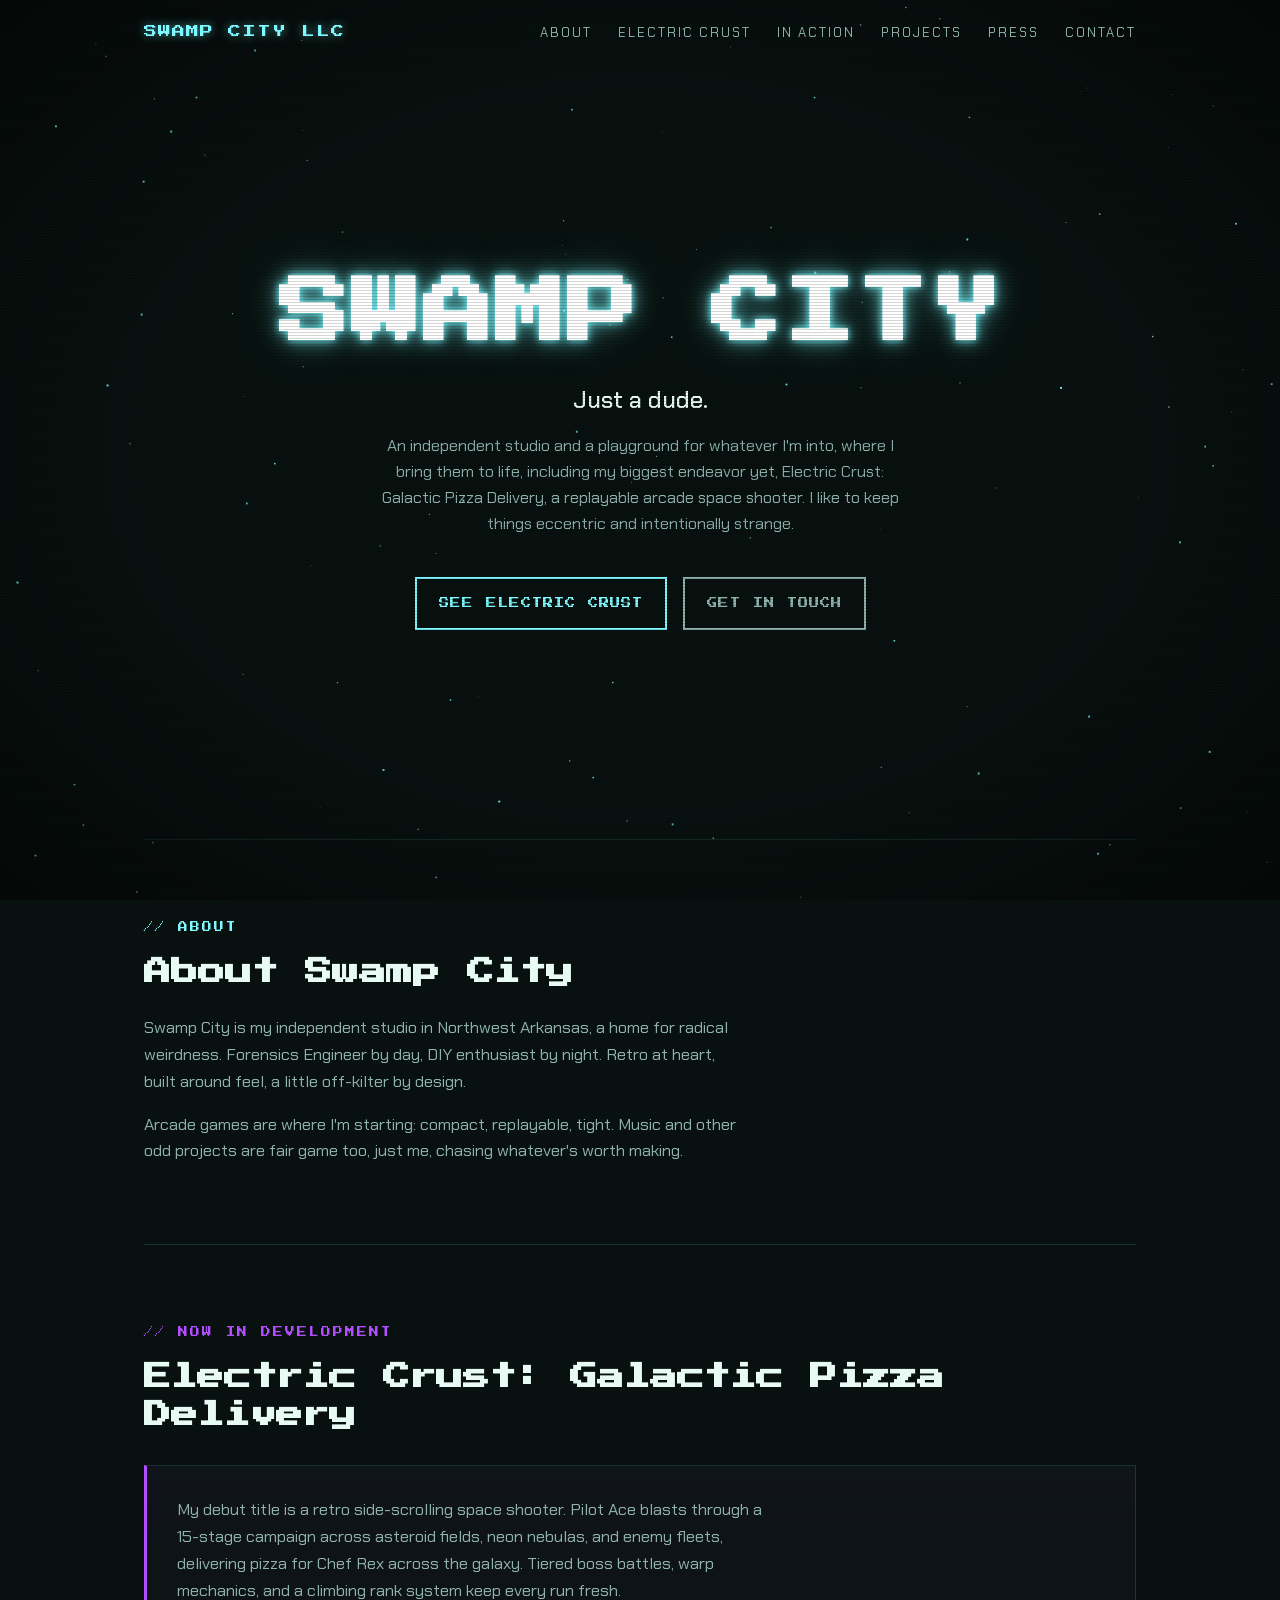
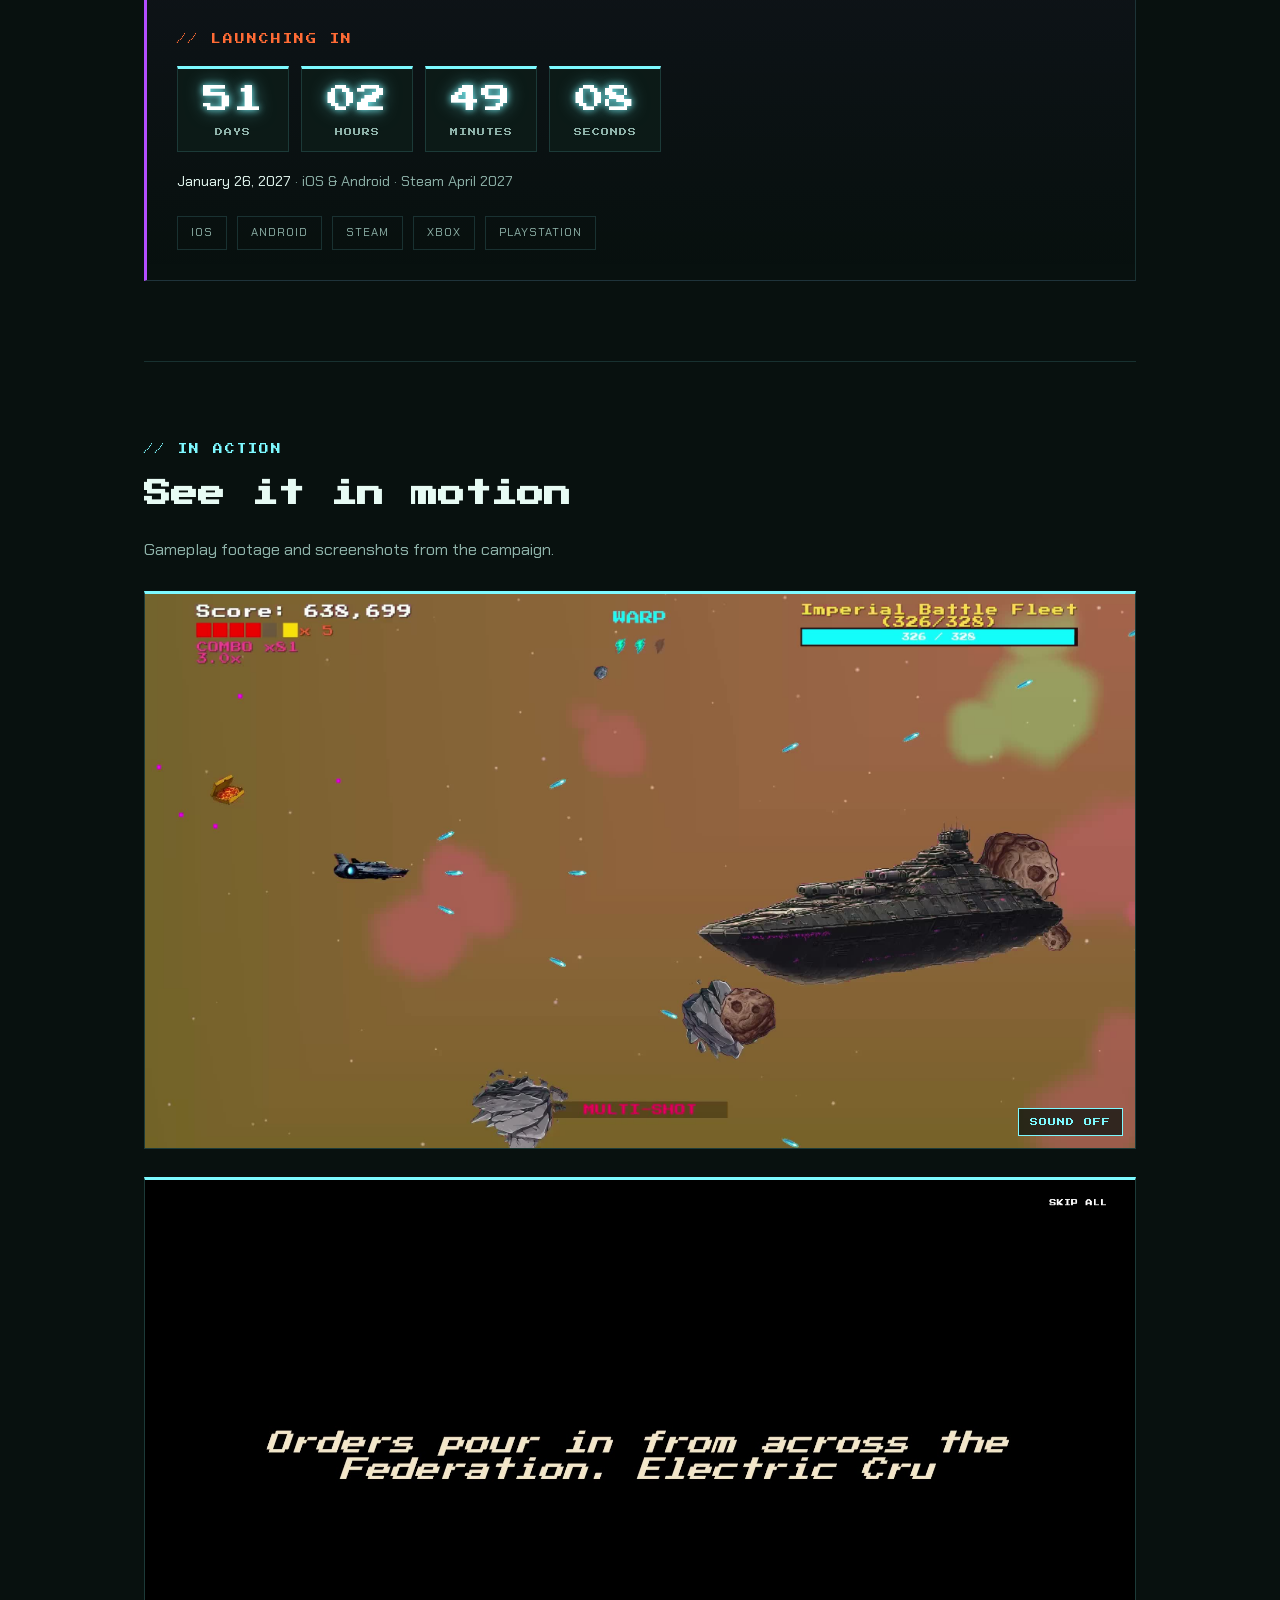
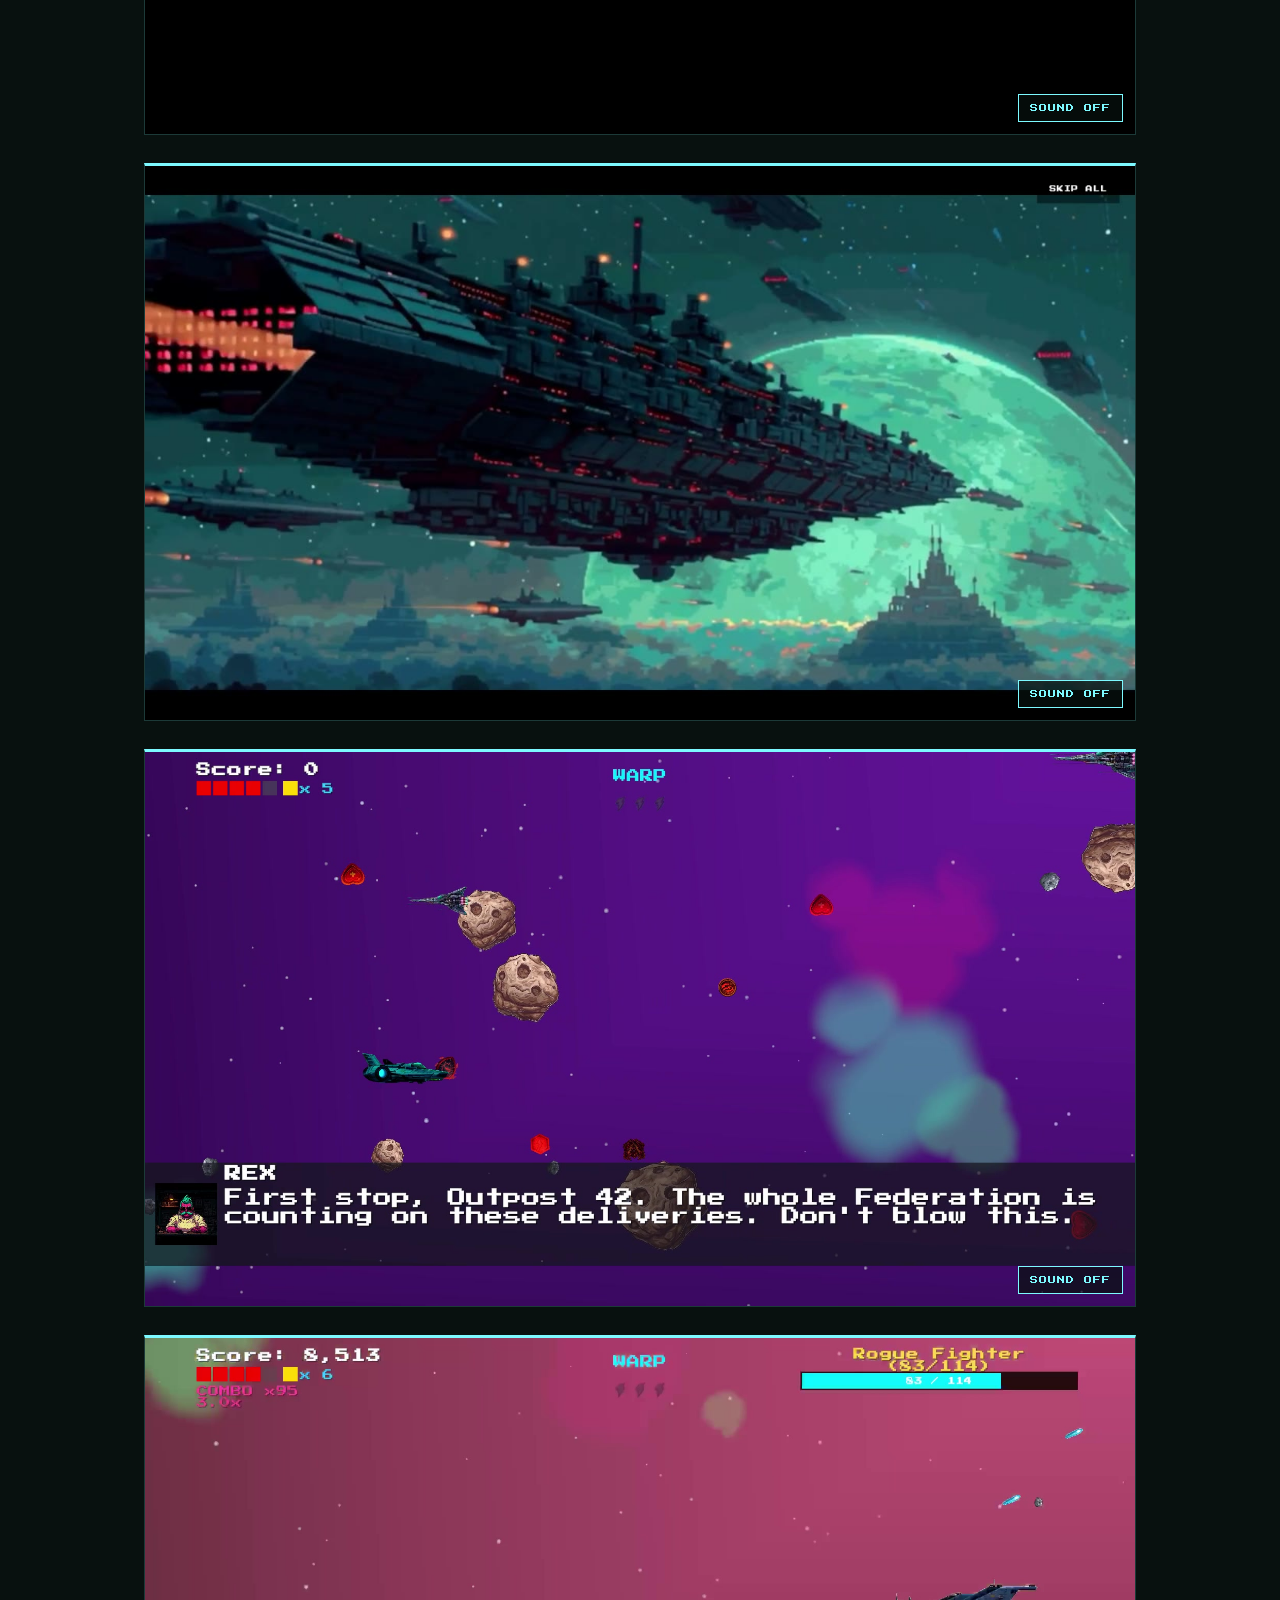
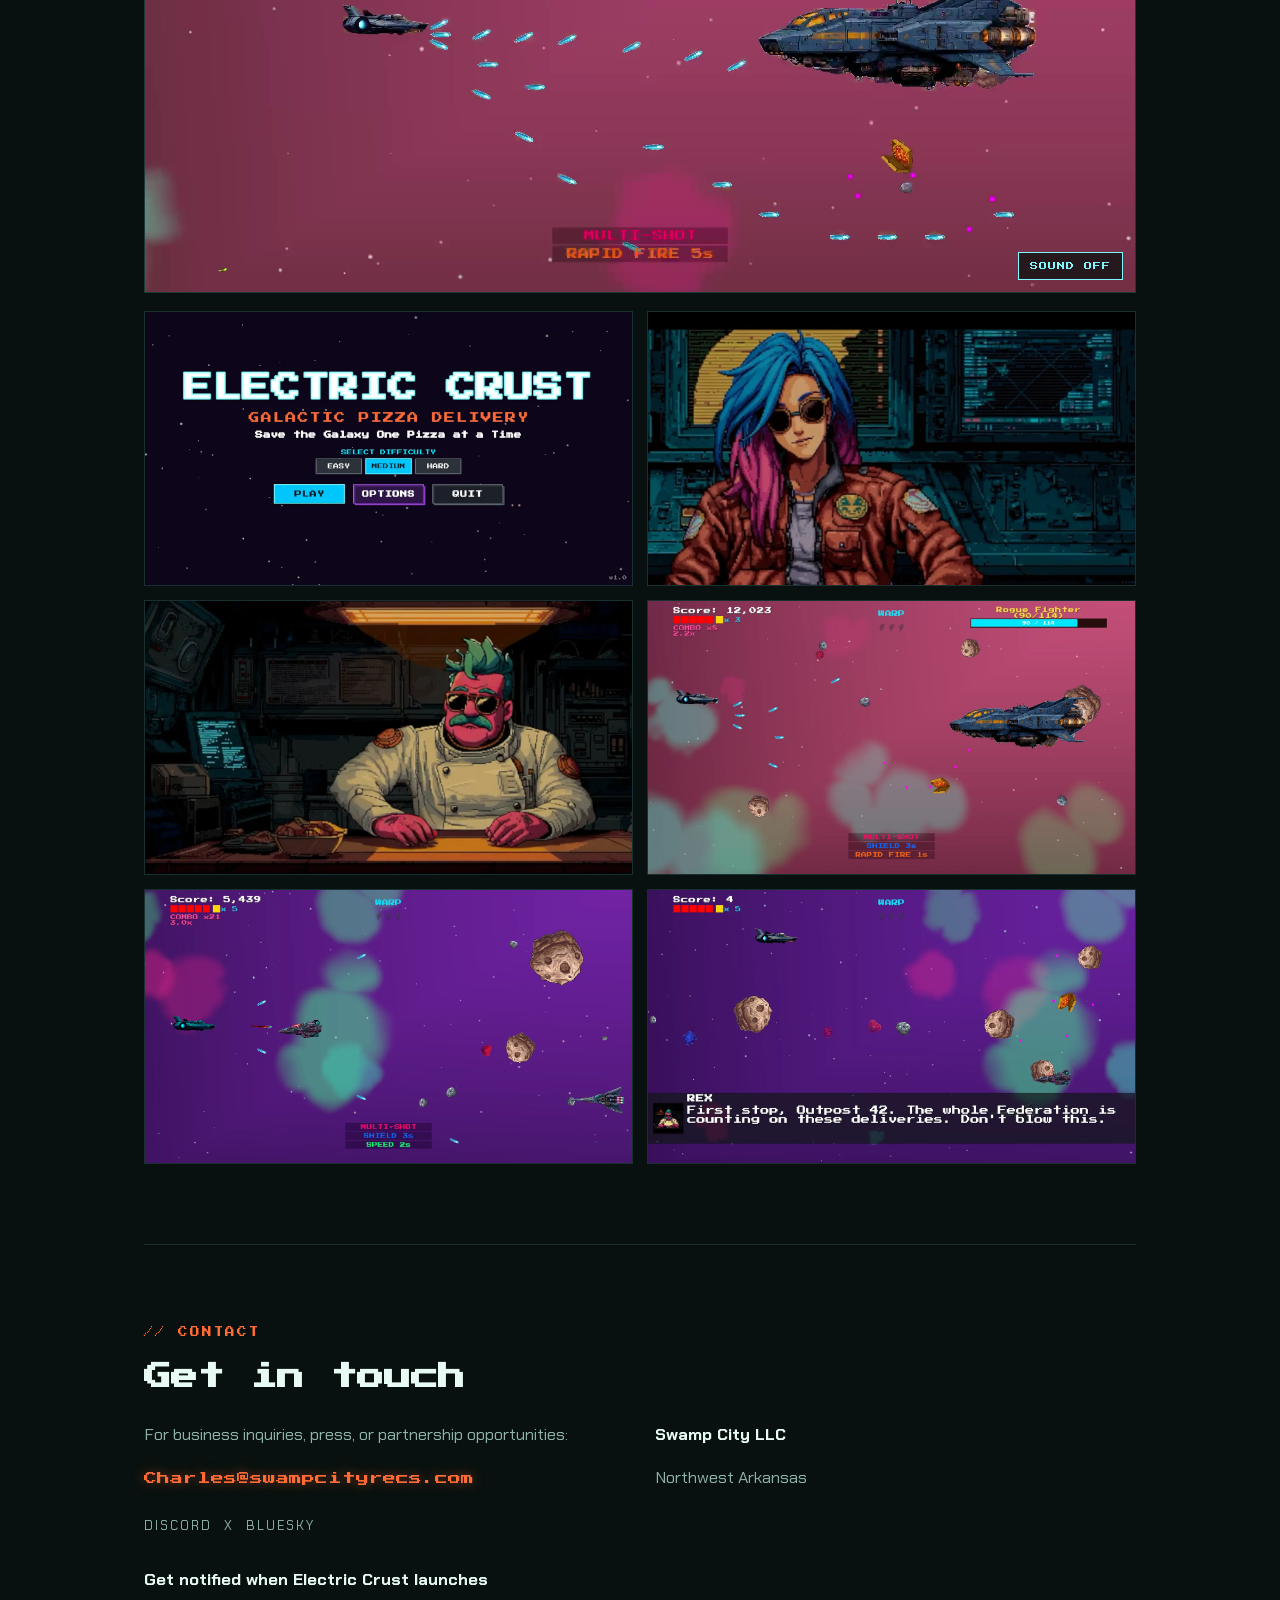
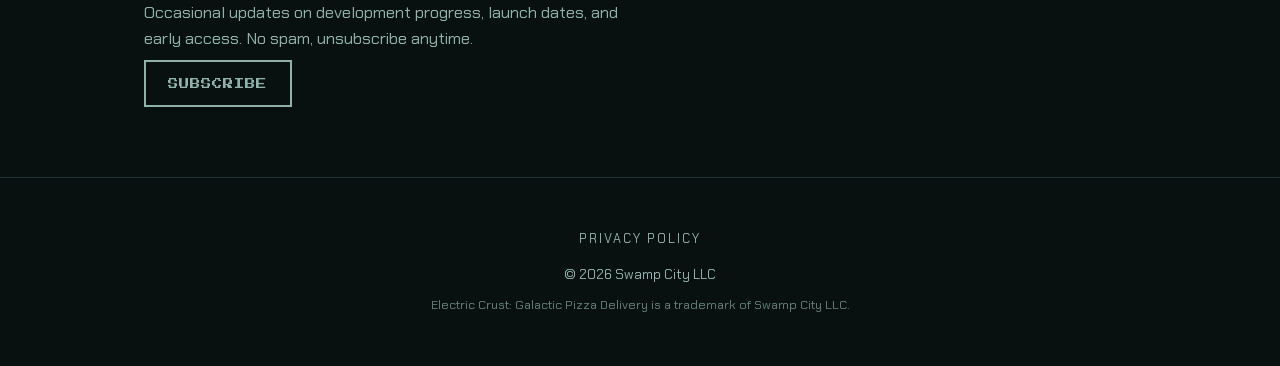
==== index.html @ a7058e40 "Publish Steam release window (April 2027) across home, press kit and fact sheet" ====
<!DOCTYPE html>
<html lang="en">
<head>
  <meta charset="UTF-8" />
  <meta name="viewport" content="width=device-width, initial-scale=1" />

  <!-- Primary meta -->
  <title>Swamp City: Indie Arcade Games, Music &amp; More | Electric Crust: Galactic Pizza Delivery</title>
  <meta name="description" content="Swamp City is an independent studio in Arkansas making tight, replayable retro arcade games, music, and more. The debut title, Electric Crust: Galactic Pizza Delivery, is coming to mobile, PC, and console." />
  <meta name="author" content="Swamp City LLC" />
  <meta name="theme-color" content="#0a1614" />
  <link rel="canonical" href="https://swampcityrecs.com/" />

  <!-- Open Graph -->
  <meta property="og:type" content="website" />
  <meta property="og:site_name" content="Swamp City" />
  <meta property="og:title" content="Swamp City: Indie Arcade Games, Music &amp; More" />
  <meta property="og:description" content="An independent studio making tight, replayable retro arcade games, music, and more. Debut title: Electric Crust: Galactic Pizza Delivery." />
  <meta property="og:url" content="https://swampcityrecs.com/" />
  <meta property="og:locale" content="en_US" />
  <meta property="og:image" content="https://swampcityrecs.com/og-image.jpg" />
  <meta property="og:image:width" content="1200" />
  <meta property="og:image:height" content="630" />
  <meta property="og:image:alt" content="Swamp City hero banner with the SWAMP CITY logo, the tagline Just a dude, a short studio introduction mentioning Electric Crust: Galactic Pizza Delivery, and buttons reading See Electric Crust and Get in Touch" />

  <!-- Twitter -->
  <meta name="twitter:card" content="summary_large_image" />
  <meta name="twitter:title" content="Swamp City: Indie Arcade Games, Music &amp; More" />
  <meta name="twitter:description" content="An independent studio making tight, replayable retro arcade games, music, and more. Debut title: Electric Crust: Galactic Pizza Delivery." />
  <meta name="twitter:image" content="https://swampcityrecs.com/og-image.jpg" />

  <link rel="stylesheet" href="/assets/style.css?v=3" />
</head>
<body>
  <canvas id="stars" aria-hidden="true"></canvas>

  <nav>
    <a class="brand" href="/">SWAMP CITY LLC</a>
    <button id="menuBtn" class="menu-btn" type="button" aria-label="Menu" aria-expanded="false" aria-controls="navLinks">MENU</button>
    <div id="navLinks" class="nav-links">
      <a href="#about">About</a>
      <a href="/electric-crust/">Electric Crust</a>
      <a href="#media">In Action</a>
      <a href="/projects/">Projects</a>
      <a href="/press/">Press</a>
      <a href="#contact">Contact</a>
    </div>
  </nav>

  <header class="hero">
    <h1 class="marquee">SWAMP&nbsp;CITY</h1>
    <p class="tagline">Just a dude.</p>
    <p class="sub">An independent studio and a playground for whatever I'm into, where I bring them to life, including my biggest endeavor yet, Electric Crust: Galactic Pizza Delivery, a replayable arcade space shooter. I like to keep things eccentric and intentionally strange.</p>
    <div class="cta-row">
      <a class="btn" href="#game">See Electric Crust</a>
      <a class="btn ghost" href="#contact">Get in touch</a>
    </div>
  </header>

  <main class="wrap">
    <section id="about" class="reveal">
      <p class="eyebrow cyan">// About</p>
      <h2>About Swamp City</h2>
      <p>Swamp City is my independent studio in Northwest Arkansas, a home for radical weirdness. Forensics Engineer by day, DIY enthusiast by night. Retro at heart, built around feel, a little off-kilter by design.</p>
      <p>Arcade games are where I'm starting: compact, replayable, tight. Music and other odd projects are fair game too, just me, chasing whatever's worth making.</p>
    </section>

    <section id="game" class="reveal">
      <p class="eyebrow purple">// Now in development</p>
      <h2>Electric Crust: Galactic Pizza Delivery</h2>
      <div class="game">
        <p>My debut title is a retro side-scrolling space shooter. Pilot Ace blasts through a 15-stage campaign across asteroid fields, neon nebulas, and enemy fleets, delivering pizza for Chef Rex across the galaxy. Tiered boss battles, warp mechanics, and a climbing rank system keep every run fresh.</p>
        <div class="countdown" data-launch="2027-01-26T00:00:00-06:00">
          <p class="eyebrow orange">// Launching in</p>
          <p class="countdown__fallback">Electric Crust launches <time datetime="2027-01-26">January 26, 2027</time> on iOS &amp; Android.</p>
          <div class="countdown__grid" aria-hidden="true">
            <div class="countdown__cell" data-unit="d"><span class="countdown__num" data-f="d">--</span><span class="countdown__unit">Days</span></div>
            <div class="countdown__cell" data-unit="h"><span class="countdown__num" data-f="h">--</span><span class="countdown__unit">Hours</span></div>
            <div class="countdown__cell" data-unit="m"><span class="countdown__num" data-f="m">--</span><span class="countdown__unit">Minutes</span></div>
            <div class="countdown__cell" data-unit="s"><span class="countdown__num" data-f="s">--</span><span class="countdown__unit">Seconds</span></div>
          </div>
          <p class="countdown__foot"><time datetime="2027-01-26">January 26, 2027</time> &middot; iOS &amp; Android &middot; Steam April 2027</p>
          <div class="countdown__live"><strong>Out now</strong><span>Available on the App Store and Google Play.</span></div>
          <p class="countdown__sr" data-f="sr" role="status" aria-live="polite"></p>
        </div>

        <div class="platforms">
          <span class="chip">iOS</span>
          <span class="chip">Android</span>
          <span class="chip">Steam</span>
          <span class="chip">Xbox</span>
          <span class="chip">PlayStation</span>
        </div>
      </div>
    </section>

    <section id="media" class="reveal">
      <p class="eyebrow cyan">// In action</p>
      <h2>See it in motion</h2>
      <p>Gameplay footage and screenshots from the campaign.</p>

      <!-- FEATURED VIDEOS -->
      <div class="video-frame">
        <video class="reel" muted loop playsinline preload="none" poster="media/Trailer-poster.jpg">
          <source src="media/Trailer.mp4" type="video/mp4" />
        </video>
        <button class="sound-toggle" type="button" aria-label="Turn sound on">Sound off</button>
      </div>

      <div class="video-frame">
        <video class="reel" muted loop playsinline preload="none" poster="media/MainMenu-poster.jpg">
          <source src="media/MainMenu.mp4" type="video/mp4" />
        </video>
        <button class="sound-toggle" type="button" aria-label="Turn sound on">Sound off</button>
      </div>

      <div class="video-frame">
        <video class="reel" muted loop playsinline preload="none" poster="media/BaddiesCinematic-poster.jpg">
          <source src="media/BaddiesCinematic.mp4" type="video/mp4" />
        </video>
        <button class="sound-toggle" type="button" aria-label="Turn sound on">Sound off</button>
      </div>

      <div class="video-frame">
        <video class="reel" muted loop playsinline preload="none" poster="media/gameplay-poster.jpg">
          <source src="media/gameplay.mp4" type="video/mp4" />
        </video>
        <button class="sound-toggle" type="button" aria-label="Turn sound on">Sound off</button>
      </div>

      <div class="video-frame">
        <video class="reel" muted loop playsinline preload="none" poster="media/BossBattle-poster.jpg">
          <source src="media/BossBattle.mp4" type="video/mp4" />
        </video>
        <button class="sound-toggle" type="button" aria-label="Turn sound on">Sound off</button>
      </div>

      <!-- STILLS -->
      <div class="stills">
        <img src="media/shot-1.webp" alt="Main menu with difficulty selection, Easy, Medium, and Hard" loading="lazy" />
        <img src="media/shot-2.webp" alt="Ace, the pilot, in the cockpit with blue-and-magenta hair and aviator shades" loading="lazy" />
        <img src="media/shot-3.webp" alt="Chef Rex in his galley in a chef's coat, with shades and a teal mohawk" loading="lazy" />
        <img src="media/shot-4.webp" alt="Ace's fighter facing the Rogue Fighter mid boss battle, health bar across the top" loading="lazy" />
        <img src="media/shot-5.webp" alt="Early gameplay dodging asteroids and enemy fire in the opening stage" loading="lazy" />
        <img src="media/shot-6.webp" alt="Ace at the start of a run, ship steady before the action picks up" loading="lazy" />
      </div>
    </section>

    <section id="contact" class="reveal">
      <p class="eyebrow orange">// Contact</p>
      <h2>Get in touch</h2>
      <div class="contact-grid">
        <div>
          <p>For business inquiries, press, or partnership opportunities:</p>
          <p style="margin-top:18px"><a class="mail" href="mailto:Charles@swampcityrecs.com">Charles@swampcityrecs.com</a></p>
          <p style="margin-top:18px">
            <a class="foot-link" href="https://discord.gg/zScsZMXnjK" target="_blank" rel="noopener noreferrer" aria-label="Join the Discord server">Discord</a>
            &nbsp;&nbsp;<a class="foot-link" href="https://x.com/electriccrust" target="_blank" rel="noopener noreferrer" aria-label="Follow on X">X</a>
            &nbsp;&nbsp;<a class="foot-link" href="https://bsky.app/profile/electriccrust.bsky.social" target="_blank" rel="noopener noreferrer" aria-label="Follow on Bluesky">Bluesky</a>
          </p>
          <div style="margin-top:28px">
            <p><strong style="color:var(--ink)">Get notified when Electric Crust launches</strong></p>
            <p style="margin-top:6px">Occasional updates on development progress, launch dates, and early access. No spam, unsubscribe anytime.</p>
            <p style="margin-top:18px"><a class="btn ghost" href="https://electriccrust.beehiiv.com" target="_blank" rel="noopener noreferrer" aria-label="Subscribe to the Electric Crust newsletter">Subscribe</a></p>
          </div>
        </div>
        <div>
          <p><strong style="color:var(--ink)">Swamp City LLC</strong></p>
          <p>Northwest Arkansas</p>
        </div>
      </div>
    </section>
  </main>

  <footer>
    <div><a class="foot-link" href="/privacy/" target="_blank" rel="noopener noreferrer">Privacy Policy</a></div>
    <div style="margin-top:14px">© 2026 Swamp City LLC</div>
    <div class="tm">Electric Crust: Galactic Pizza Delivery is a trademark of Swamp City LLC.</div>
  </footer>

  <script src="/assets/site.js?v=2"></script>
  <script src="/assets/countdown.js?v=1"></script>
</body>
</html>
---- assets/style.css ----
/* Self-hosted fonts — no third-party CDN, no external requests.
       Press Start 2P & Chakra Petch are SIL Open Font License (self-hosting permitted). */
    @font-face {
      font-family: "Press Start 2P";
      font-style: normal; font-weight: 400; font-display: swap;
      src: url("/assets/fonts/press-start-2p-400.woff2") format("woff2");
    }
    @font-face {
      font-family: "Chakra Petch";
      font-style: normal; font-weight: 400; font-display: swap;
      src: url("/assets/fonts/chakra-petch-400.woff2") format("woff2");
    }
    @font-face {
      font-family: "Chakra Petch";
      font-style: normal; font-weight: 500; font-display: swap;
      src: url("/assets/fonts/chakra-petch-500.woff2") format("woff2");
    }
    @font-face {
      font-family: "Chakra Petch";
      font-style: normal; font-weight: 700; font-display: swap;
      src: url("/assets/fonts/chakra-petch-700.woff2") format("woff2");
    }

    :root {
      --bg:        #08110f;
      --bg-2:      #0c1a17;
      --ink:       #e7fbf4;
      --ink-dim:   #8fb3aa;
      --cyan:      #7df9ff; /* Tier 1 */
      --purple:    #b44dff; /* Tier 2 */
      --orange:    #ff6b35; /* Tier 3 */
      --line:      rgba(125, 249, 255, 0.14);
      --display:   "Press Start 2P", monospace;
      --body:      "Chakra Petch", system-ui, sans-serif;
    }

    * { box-sizing: border-box; margin: 0; padding: 0; }

    html { scroll-behavior: smooth; }

    body {
      font-family: var(--body);
      background: var(--bg);
      color: var(--ink);
      line-height: 1.6;
      overflow-x: hidden;
      position: relative;
    }

    /* Drifting starfield (space-shooter motion) */
    #stars { position: fixed; inset: 0; z-index: 0; pointer-events: none; }

    /* CRT scanlines + vignette overlay */
    body::after {
      content: "";
      position: fixed; inset: 0; z-index: 2; pointer-events: none;
      background:
        repeating-linear-gradient(0deg, rgba(0,0,0,0.16) 0 1px, transparent 1px 3px),
        radial-gradient(ellipse at center, transparent 55%, rgba(0,0,0,0.55) 100%);
      mix-blend-mode: multiply;
    }

    .wrap { position: relative; z-index: 1; max-width: 1040px; margin: 0 auto; padding: 0 24px; }

    /* ---------- NAV ---------- */
    nav {
      position: relative; z-index: 3;
      display: flex; justify-content: space-between; align-items: center;
      padding: 22px 24px; max-width: 1040px; margin: 0 auto;
    }
    .brand {
      font-family: var(--display); font-size: 13px; letter-spacing: 1px;
      color: var(--cyan); text-decoration: none;
      text-shadow: 0 0 10px rgba(125,249,255,0.6);
    }
    .nav-links { display: flex; gap: 26px; }
    .nav-links a {
      color: var(--ink-dim); text-decoration: none; font-size: 0.82rem;
      text-transform: uppercase; letter-spacing: 2px; transition: color .2s;
    }
    .nav-links a:hover { color: var(--cyan); }

    /* ---------- MOBILE MENU ---------- */
    .menu-btn {
      display: none;
      background: transparent; border: 1px solid var(--line); color: var(--ink);
      font-family: var(--display); font-size: 0.62rem; letter-spacing: 1px;
      padding: 9px 13px; cursor: pointer; text-transform: uppercase;
    }
    .menu-btn:hover { border-color: var(--cyan); color: var(--cyan); }
    @media (max-width: 640px) {
      .menu-btn { display: inline-block; }
      .nav-links {
        display: none; position: absolute; right: 24px; top: 66px; z-index: 20;
        flex-direction: column; gap: 0; min-width: 190px;
        background: var(--bg-2); border: 1px solid var(--line);
        box-shadow: 0 14px 34px rgba(0,0,0,0.45); padding: 8px;
      }
      .nav-links.open { display: flex; }
      .nav-links a { padding: 12px 10px; }
      .nav-links a + a { border-top: 1px solid var(--line); }
    }

    /* ---------- HERO ---------- */
    header.hero {
      min-height: 86vh; display: flex; flex-direction: column;
      justify-content: center; align-items: center; text-align: center;
      padding: 60px 24px;
    }
    .marquee {
      font-family: var(--display);
      font-size: clamp(1.6rem, 7vw, 4.4rem);
      line-height: 1.15; letter-spacing: 2px; color: #fff;
      text-shadow:
        0 0 7px var(--cyan), 0 0 18px rgba(125,249,255,0.7),
        0 0 38px rgba(125,249,255,0.35);
      animation: flicker 6s infinite;
    }
    @keyframes flicker {
      0%, 92%, 100% { opacity: 1; }
      93% { opacity: .72; } 94% { opacity: 1; } 96% { opacity: .85; }
    }
    .tagline {
      margin-top: 26px; font-size: clamp(1rem, 2.4vw, 1.5rem);
      color: var(--ink); max-width: 34ch; font-weight: 500;
    }
    .sub {
      margin-top: 14px; color: var(--ink-dim); max-width: 52ch;
      font-size: 1.02rem;
    }
    .cta-row { margin-top: 40px; display: flex; gap: 16px; flex-wrap: wrap; justify-content: center; }
    .btn {
      font-family: var(--display); font-size: 0.66rem; letter-spacing: 1px;
      padding: 16px 22px; text-decoration: none; text-transform: uppercase;
      border: 2px solid var(--cyan); color: var(--cyan); background: transparent;
      transition: all .2s; box-shadow: inset 0 0 0 rgba(125,249,255,0);
    }
    .btn:hover { background: var(--cyan); color: var(--bg); box-shadow: 0 0 24px rgba(125,249,255,0.55); }
    .btn.ghost { border-color: var(--ink-dim); color: var(--ink-dim); }
    .btn.ghost:hover { border-color: var(--ink); color: var(--ink); background: transparent; box-shadow: none; }

    /* ---------- SECTIONS ---------- */
    section { padding: 80px 0; border-top: 1px solid var(--line); }
    .eyebrow {
      font-family: var(--display); font-size: 0.62rem; letter-spacing: 2px;
      text-transform: uppercase; margin-bottom: 18px;
    }
    .eyebrow.cyan   { color: var(--cyan); }
    .eyebrow.purple { color: var(--purple); }
    .eyebrow.orange { color: var(--orange); }
    h2 { font-family: var(--display); font-size: clamp(1.1rem, 3.2vw, 1.7rem); line-height: 1.4; margin-bottom: 22px; }
    section p { color: var(--ink-dim); max-width: 60ch; font-size: 1.05rem; }
    section p + p { margin-top: 16px; }

    .game {
      margin-top: 30px; padding: 30px; border: 1px solid var(--line);
      border-left: 3px solid var(--purple);
      background: linear-gradient(180deg, rgba(180,77,255,0.05), transparent);
    }
    .platforms { margin-top: 22px; display: flex; gap: 10px; flex-wrap: wrap; }
    .chip {
      font-size: 0.72rem; letter-spacing: 1px; text-transform: uppercase;
      padding: 7px 13px; border: 1px solid var(--line); color: var(--ink-dim);
    }

    /* ---------- MEDIA / IN ACTION ---------- */
    .video-frame {
      margin-top: 28px; position: relative; aspect-ratio: 16 / 9;
      border: 1px solid var(--line); border-top: 3px solid var(--cyan);
      background: var(--bg-2); overflow: hidden;
    }
    .video-frame video, .video-frame iframe { width: 100%; height: 100%; display: block; border: 0; object-fit: cover; }
    .sound-toggle {
      position: absolute; bottom: 12px; right: 12px; z-index: 3;
      font-family: var(--display); font-size: 0.5rem; letter-spacing: 1px;
      text-transform: uppercase; padding: 9px 11px; cursor: pointer;
      color: var(--cyan); background: rgba(8,17,15,0.72); border: 1px solid var(--cyan);
      transition: background .15s, color .15s, border-color .15s;
    }
    .sound-toggle:hover { background: var(--cyan); color: var(--bg); }
    .sound-toggle.on { color: var(--orange); border-color: var(--orange); }
    .sound-toggle.on:hover { background: var(--orange); color: var(--bg); }

    .stills {
      margin-top: 18px; display: grid; gap: 14px;
      grid-template-columns: repeat(2, 1fr);
    }
    @media (max-width: 640px) { .stills { grid-template-columns: 1fr; } }
    .stills img {
      width: 100%; aspect-ratio: 16 / 9; object-fit: cover; display: block;
      border: 1px solid var(--line);
    }

    /* Placeholder tile shown until real media is dropped in */
    .placeholder {
      display: flex; align-items: center; justify-content: center; text-align: center;
      width: 100%; height: 100%; aspect-ratio: 16 / 9;
      color: var(--ink-dim); font-family: var(--display); font-size: 0.6rem;
      letter-spacing: 1px; line-height: 1.8; padding: 16px;
      background:
        repeating-linear-gradient(45deg, rgba(125,249,255,0.04) 0 12px, transparent 12px 24px);
      border: 1px dashed var(--line);
    }

    /* ---------- CONTACT ---------- */
    .contact-grid { display: grid; grid-template-columns: 1fr 1fr; gap: 30px; margin-top: 24px; }
    @media (max-width: 640px) { .contact-grid { grid-template-columns: 1fr; } }
    .mail {
      font-family: var(--display); font-size: 0.8rem; color: var(--orange);
      text-decoration: none; text-shadow: 0 0 12px rgba(255,107,53,0.5);
      word-break: break-all;
    }
    .mail:hover { text-decoration: underline; }

    /* ---------- FOOTER ---------- */
    footer {
      padding: 50px 24px; text-align: center; border-top: 1px solid var(--line);
      color: var(--ink-dim); font-size: 0.85rem;
    }
    footer .tm { margin-top: 10px; font-size: 0.78rem; opacity: 0.7; }
    .foot-link {
      color: var(--ink-dim); text-decoration: none;
      text-transform: uppercase; letter-spacing: 2px; font-size: 0.8rem;
      transition: color .2s;
    }
    .foot-link:hover { color: var(--cyan); }

    /* ---------- reveal on scroll ---------- */
    .reveal { opacity: 0; transform: translateY(24px); transition: opacity .7s, transform .7s; }
    .reveal.in { opacity: 1; transform: none; }
    @media (prefers-reduced-motion: reduce) {
      .reveal { opacity: 1; transform: none; transition: none; }
      .marquee { animation: none; }
      #stars { display: none; }
      html { scroll-behavior: auto; }
    }

    /* ---------- LAUNCH COUNTDOWN ---------- */
    .countdown { margin-top: 28px; }

    /* Static sentence shows until (and unless) JS parses the target date. */
    .countdown__fallback { color: var(--ink-dim); font-size: 1.02rem; }
    .countdown__grid { display: none; }
    .countdown.is-ready .countdown__fallback { display: none; }
    .countdown.is-ready .countdown__grid { display: flex; gap: 12px; flex-wrap: wrap; }

    .countdown__cell {
      flex: 0 1 112px; min-width: 78px;
      padding: 16px 10px 12px; text-align: center;
      background: var(--bg-2);
      border: 1px solid var(--line); border-top: 3px solid var(--cyan);
    }
    .countdown__num {
      display: block; font-family: var(--display);
      font-variant-numeric: tabular-nums;
      font-size: clamp(1.05rem, 3.4vw, 1.85rem); line-height: 1; color: #fff;
      text-shadow: 0 0 7px var(--cyan), 0 0 18px rgba(125,249,255,0.55);
    }
    .countdown__unit {
      display: block; margin-top: 12px;
      font-family: var(--display); font-size: 0.5rem;
      letter-spacing: 1px; text-transform: uppercase; color: var(--ink-dim);
    }
    /* Reuses the site's existing CRT flicker, slower, on the seconds cell only. */
    .countdown__cell[data-unit="s"] .countdown__num { animation: flicker 4s infinite; }

    .countdown__foot { margin-top: 18px; color: var(--ink-dim); font-size: 0.92rem; }
    .countdown__foot time { color: var(--ink); }

    /* Launched state — swaps in once the target passes. */
    .countdown__live { display: none; }
    .countdown.is-launched .countdown__grid,
    .countdown.is-launched .countdown__foot,
    .countdown.is-launched .countdown__fallback { display: none; }
    .countdown.is-launched .countdown__live { display: block; }
    .countdown__live strong {
      display: block; font-family: var(--display);
      font-size: clamp(1rem, 3vw, 1.6rem); letter-spacing: 1px;
      text-transform: uppercase; color: var(--orange);
      text-shadow: 0 0 14px rgba(255,107,53,0.6);
    }
    .countdown__live span { display: block; margin-top: 12px; color: var(--ink-dim); font-size: 0.92rem; }

    /* Compact variant — press page. */
    .countdown--compact { margin-top: 22px; }
    .countdown--compact .countdown__cell { flex: 0 1 80px; min-width: 64px; padding: 11px 8px 9px; }
    .countdown--compact .countdown__num { font-size: clamp(0.78rem, 2.4vw, 1.05rem); }
    .countdown--compact .countdown__unit { font-size: 0.42rem; margin-top: 9px; }
    .countdown--compact .countdown__foot { margin-top: 12px; font-size: 0.85rem; }

    /* Screen-reader announcement region (updates once per day, not per tick). */
    .countdown__sr {
      position: absolute; width: 1px; height: 1px; margin: -1px;
      padding: 0; overflow: hidden; clip: rect(0 0 0 0);
      clip-path: inset(50%); white-space: nowrap;
    }

    @media (prefers-reduced-motion: reduce) {
      .countdown__cell[data-unit="s"] .countdown__num { animation: none; }
    }
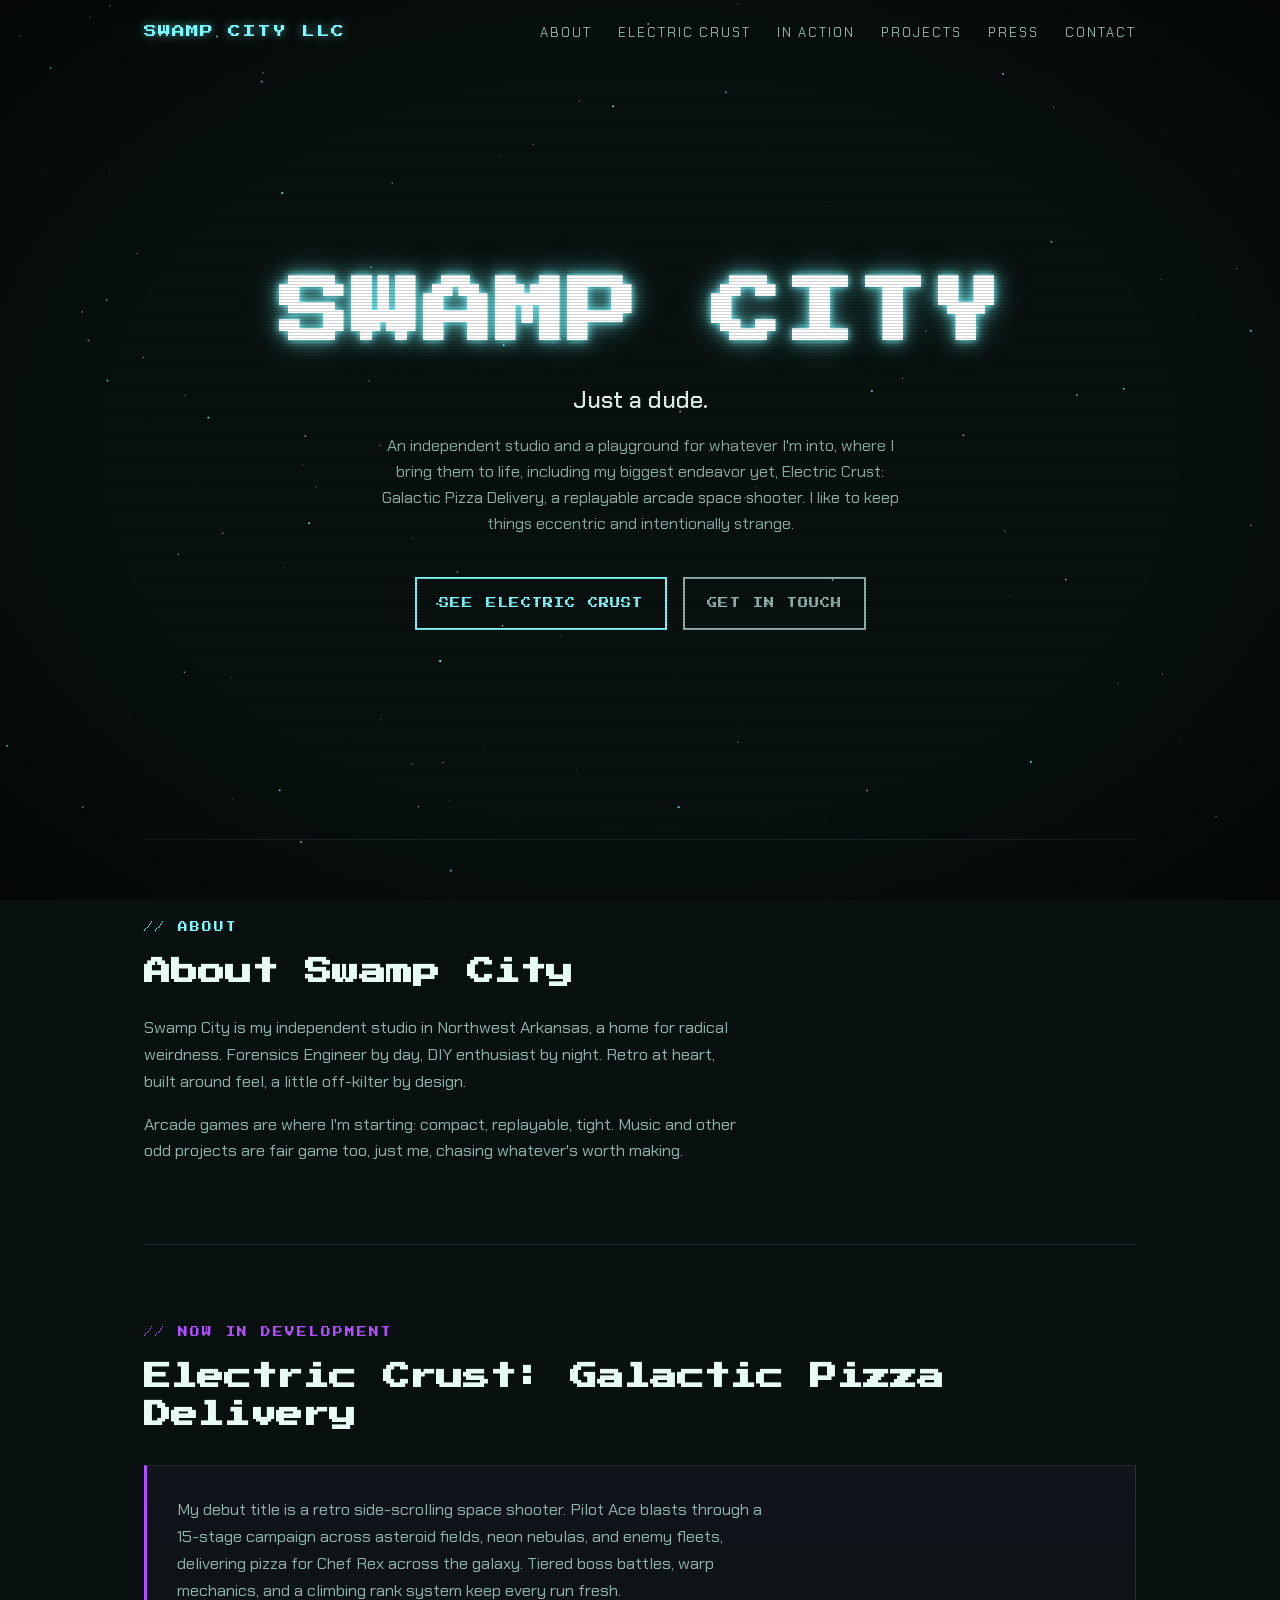
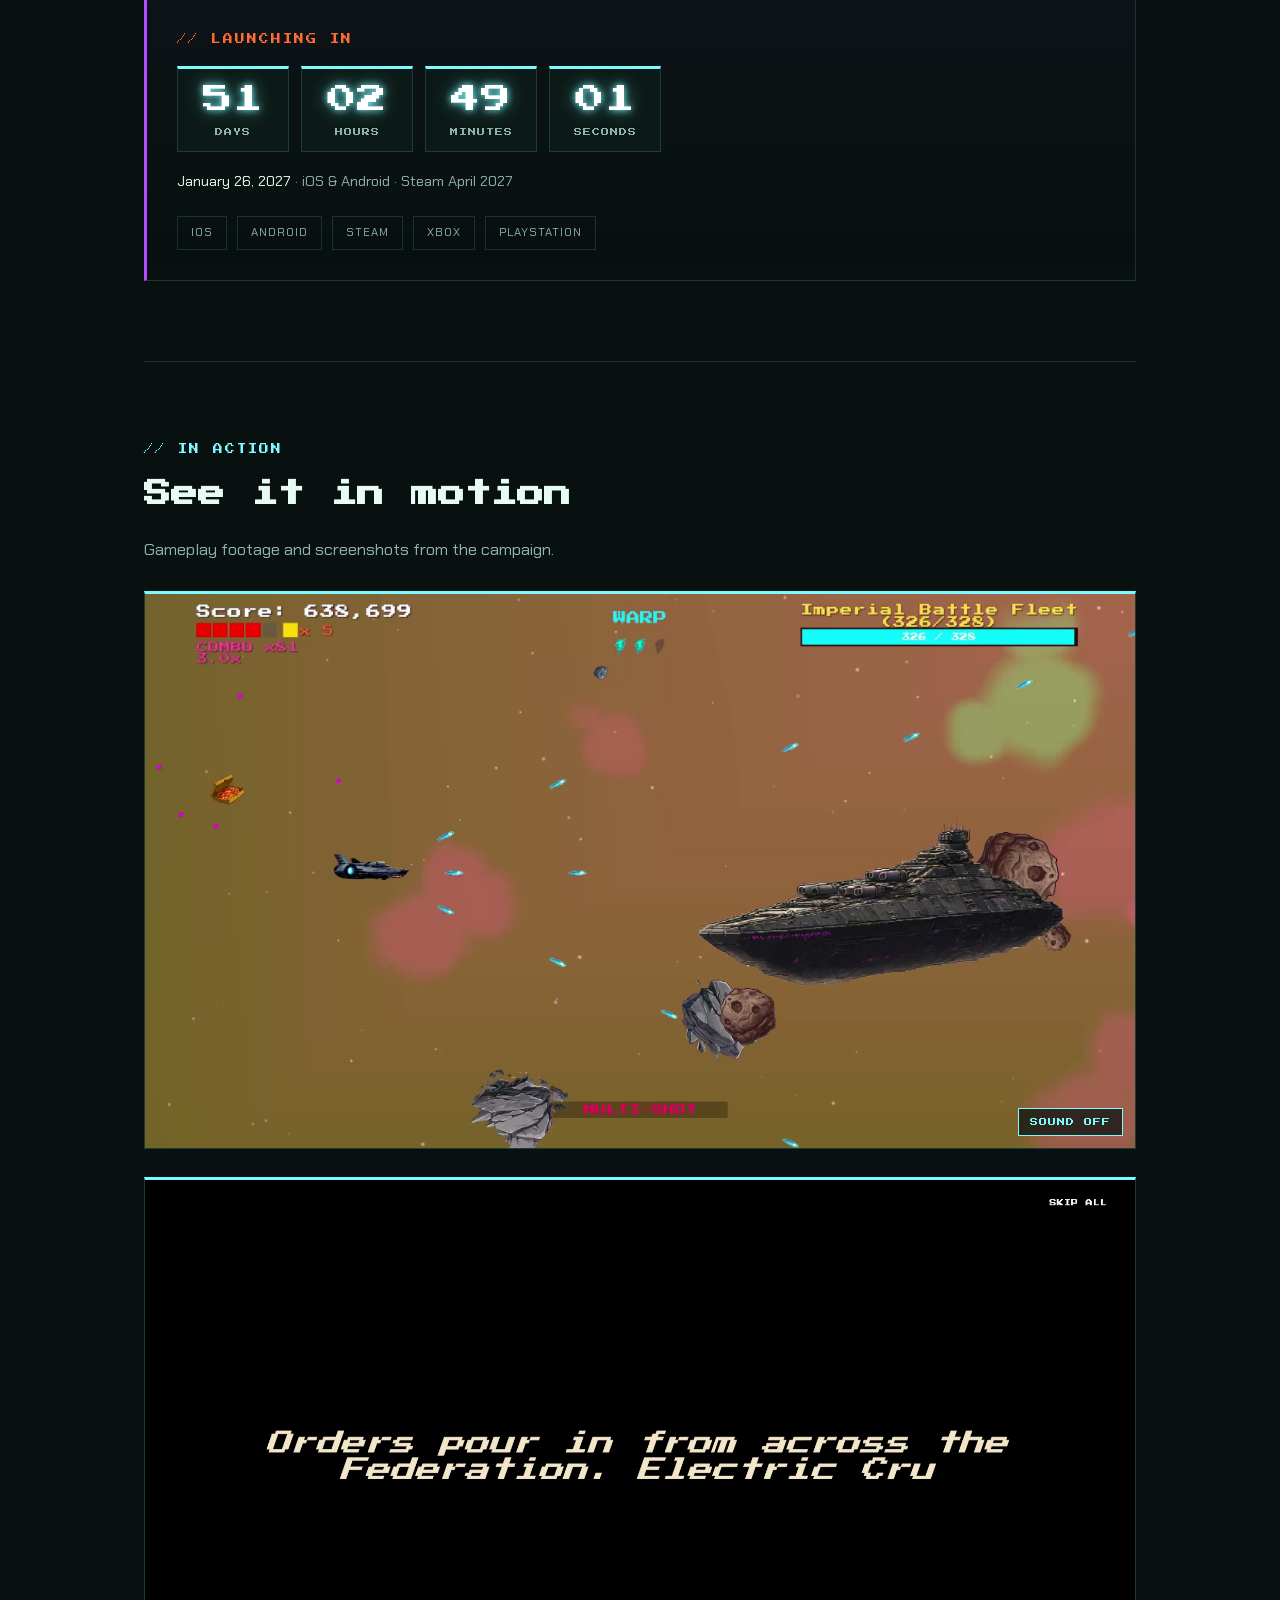
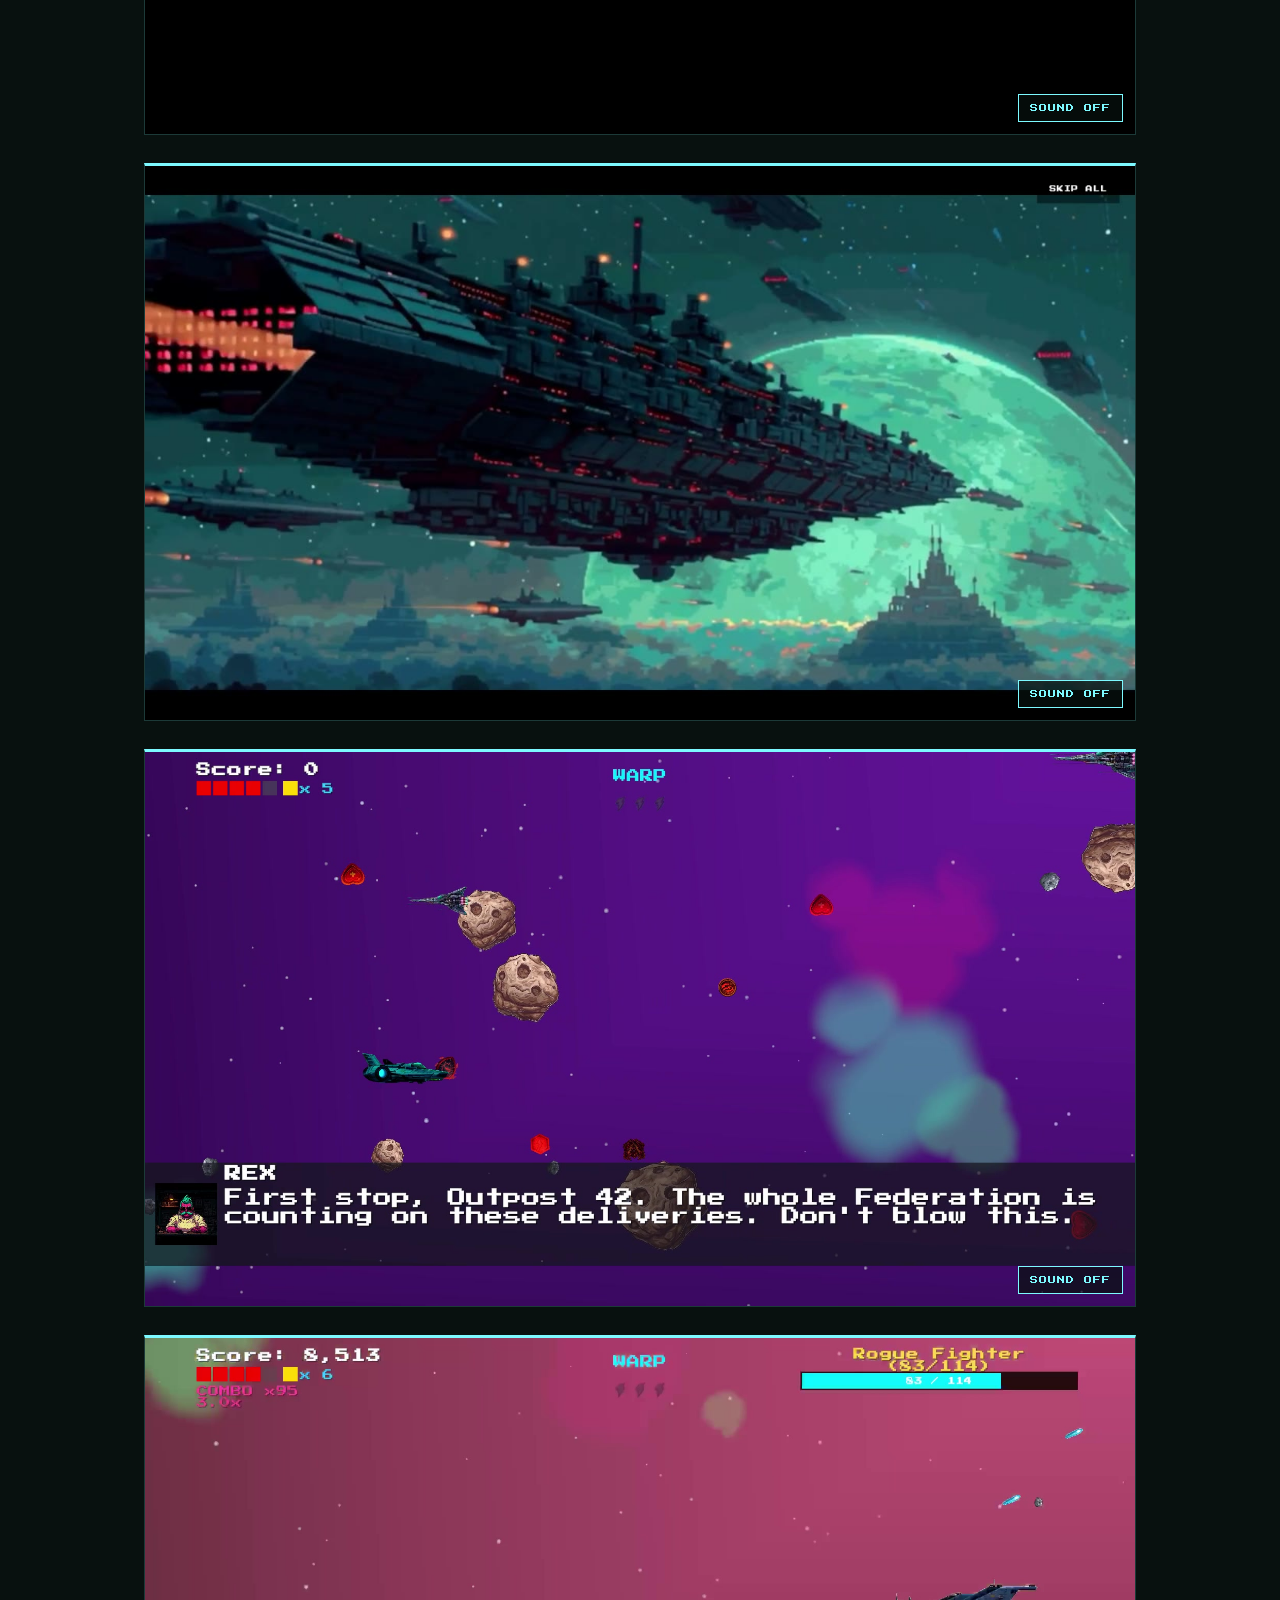
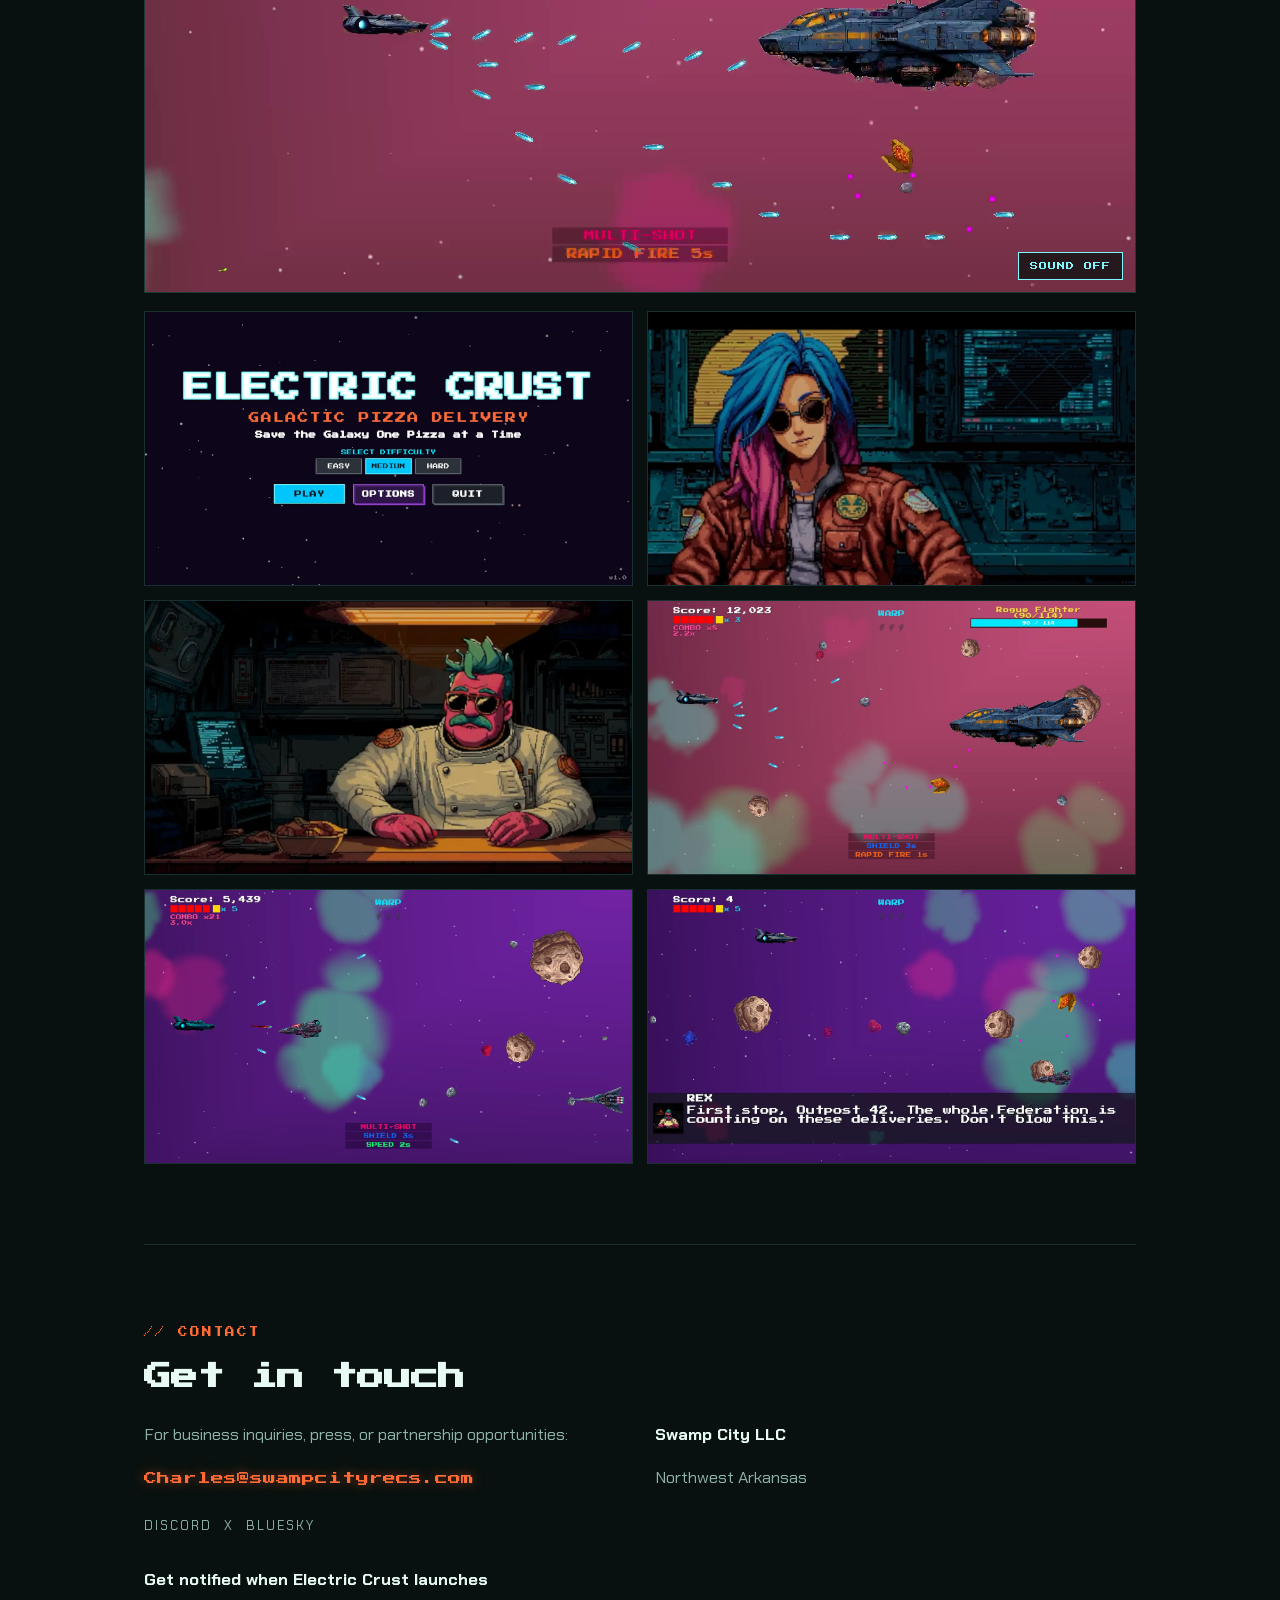
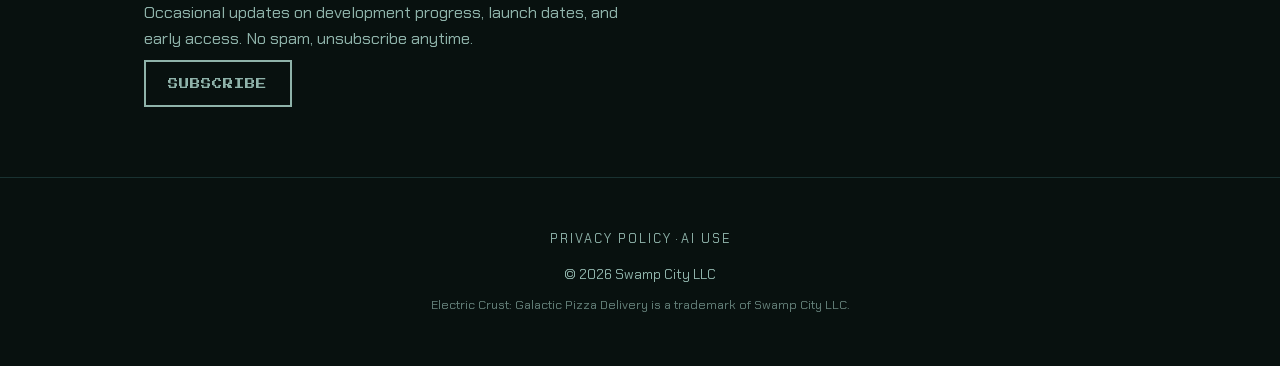
==== commit 0187ca22: "Add AI use disclosure, confirm mobile price, link Boom Bang streaming" ====
--- a/index.html
+++ b/index.html
@@ -173,7 +173,7 @@
   </main>
 
   <footer>
-    <div><a class="foot-link" href="/privacy/" target="_blank" rel="noopener noreferrer">Privacy Policy</a></div>
+    <div><a class="foot-link" href="/privacy/" target="_blank" rel="noopener noreferrer">Privacy Policy</a> &middot; <a class="foot-link" href="/press/#ai-use">AI use</a></div>
     <div style="margin-top:14px">© 2026 Swamp City LLC</div>
     <div class="tm">Electric Crust: Galactic Pizza Delivery is a trademark of Swamp City LLC.</div>
   </footer>
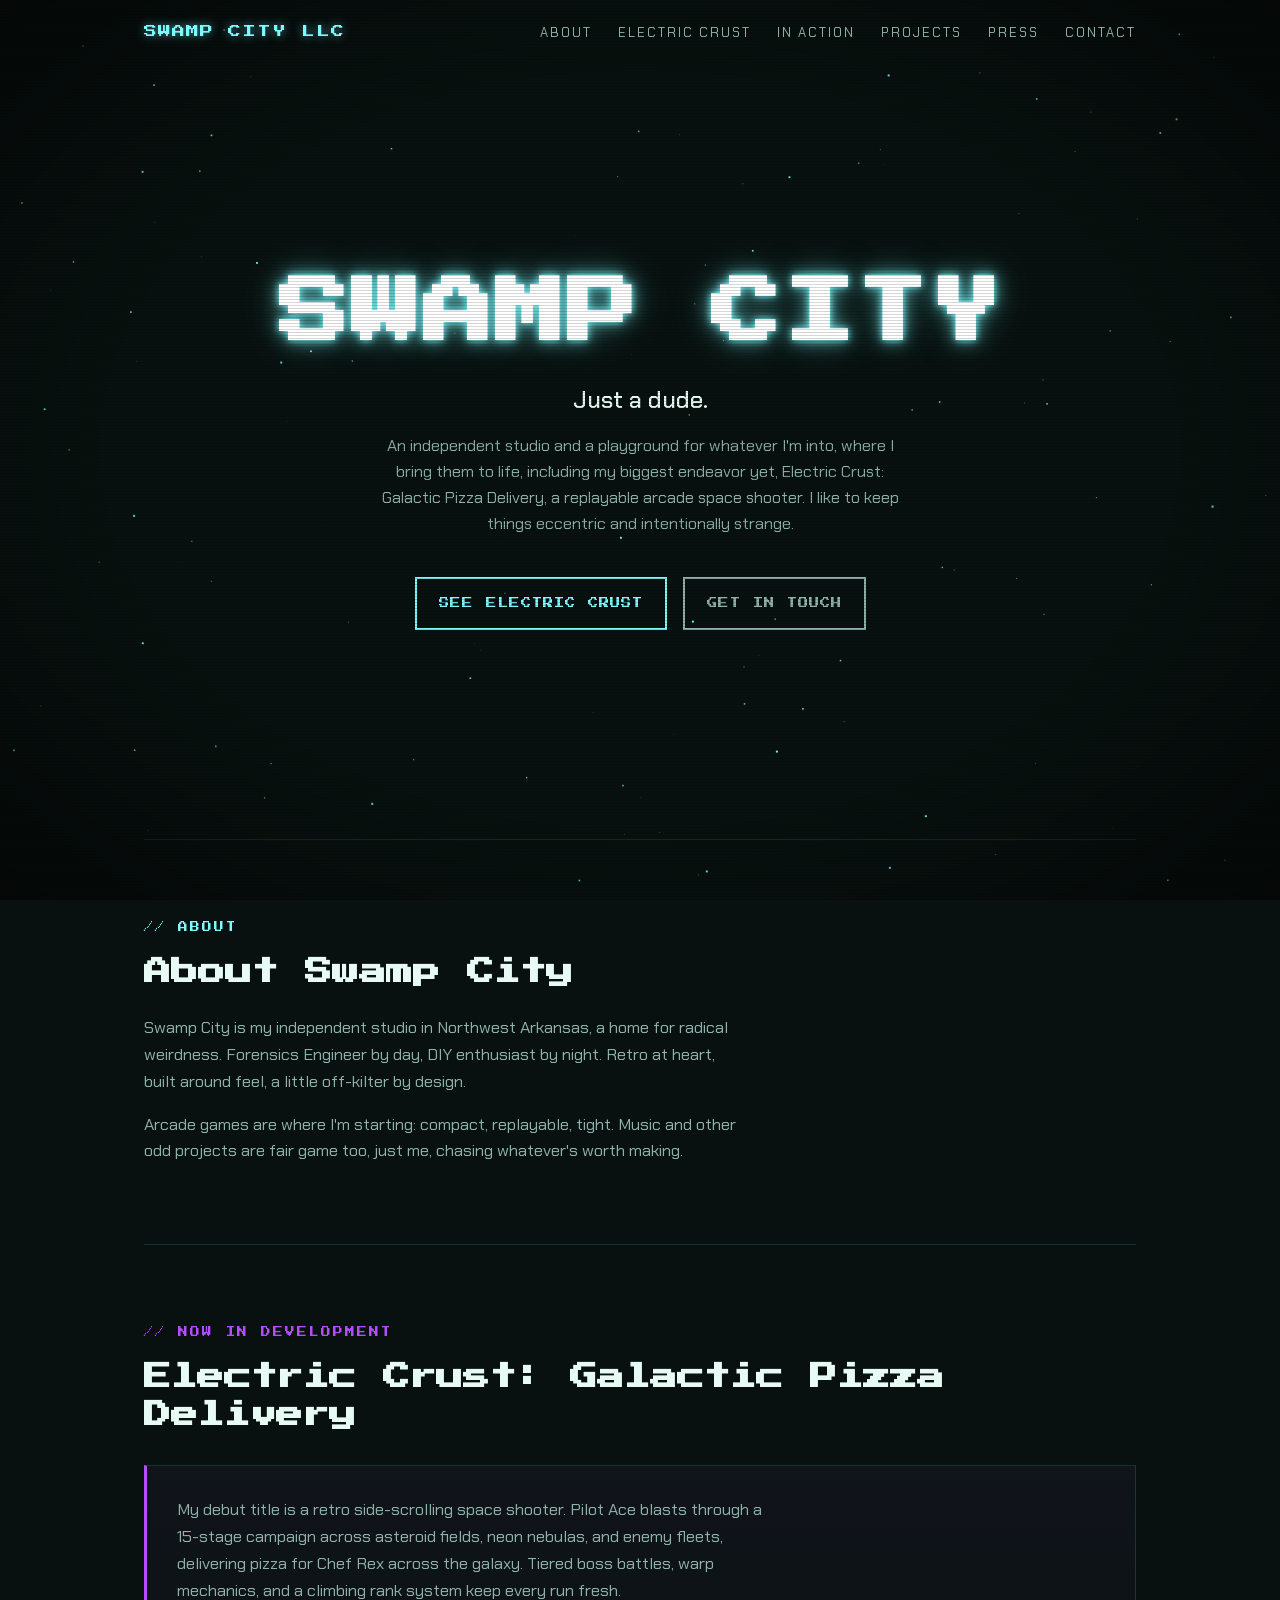
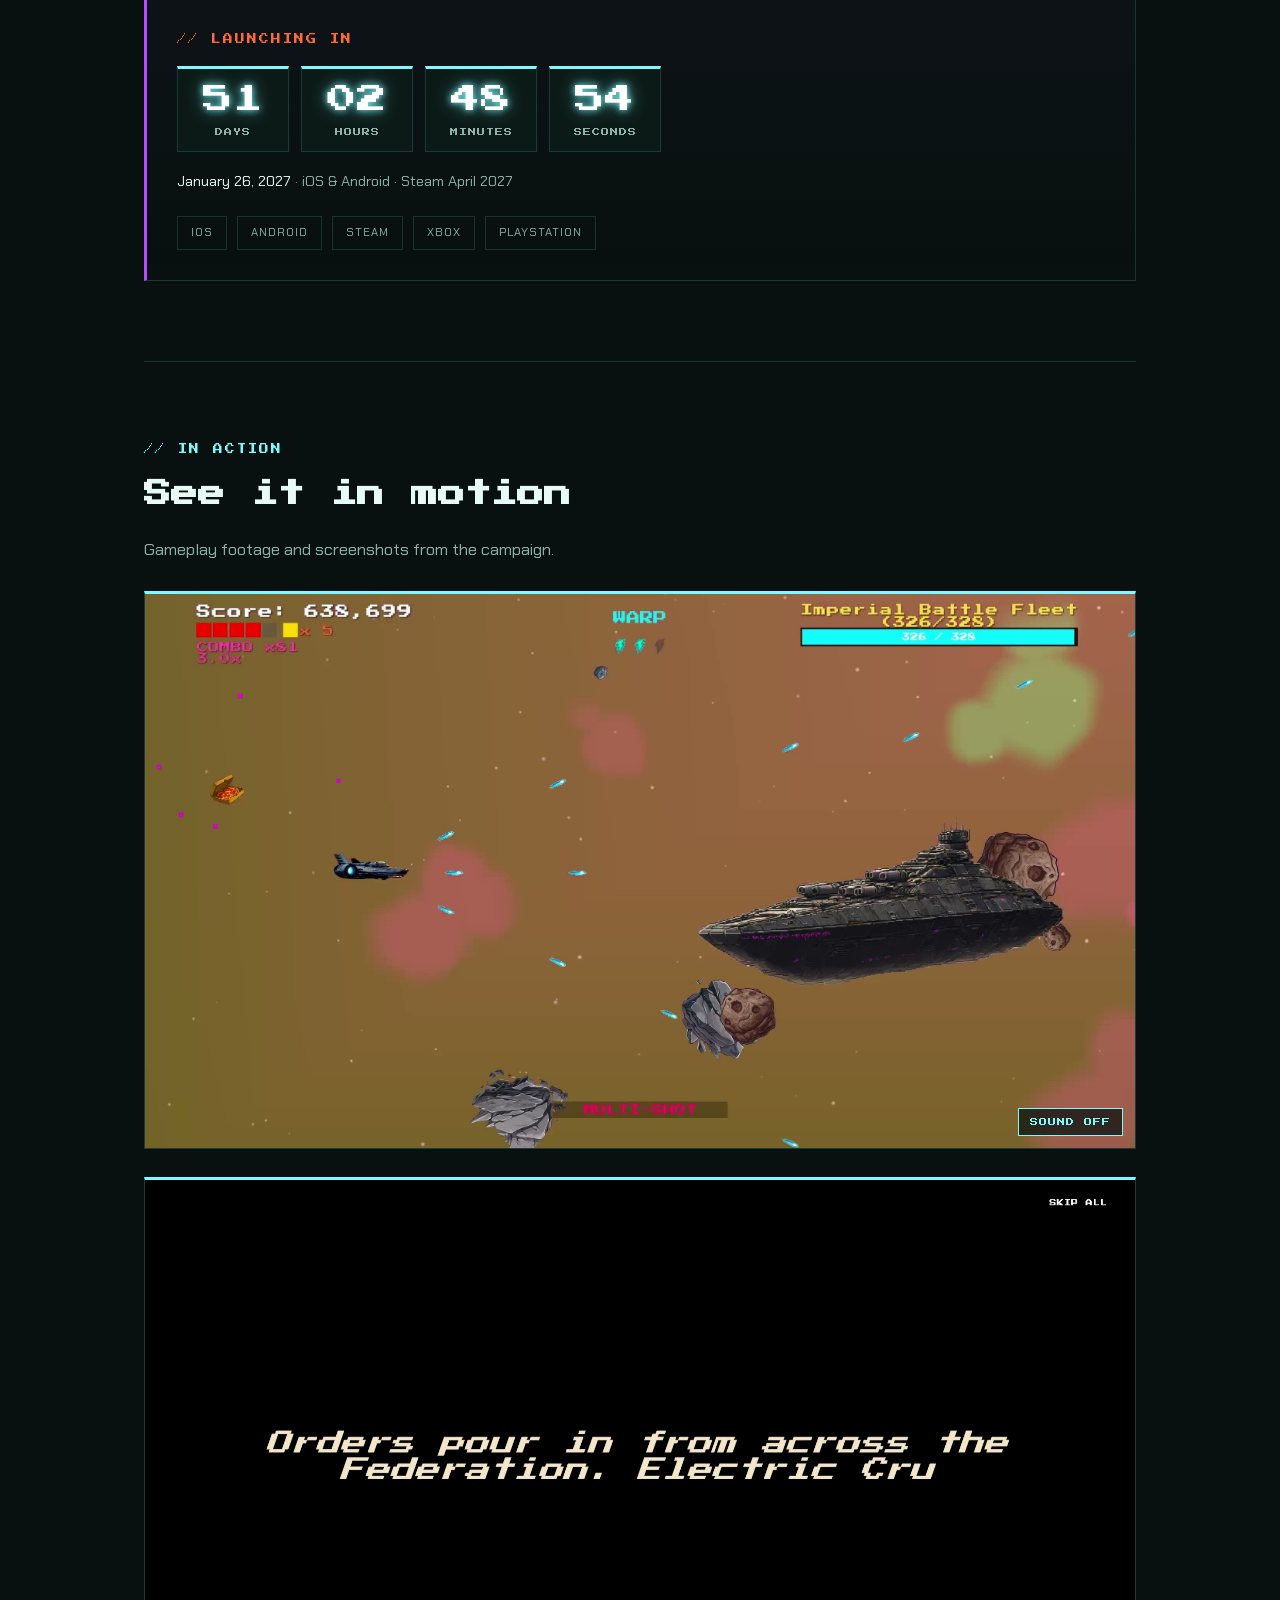
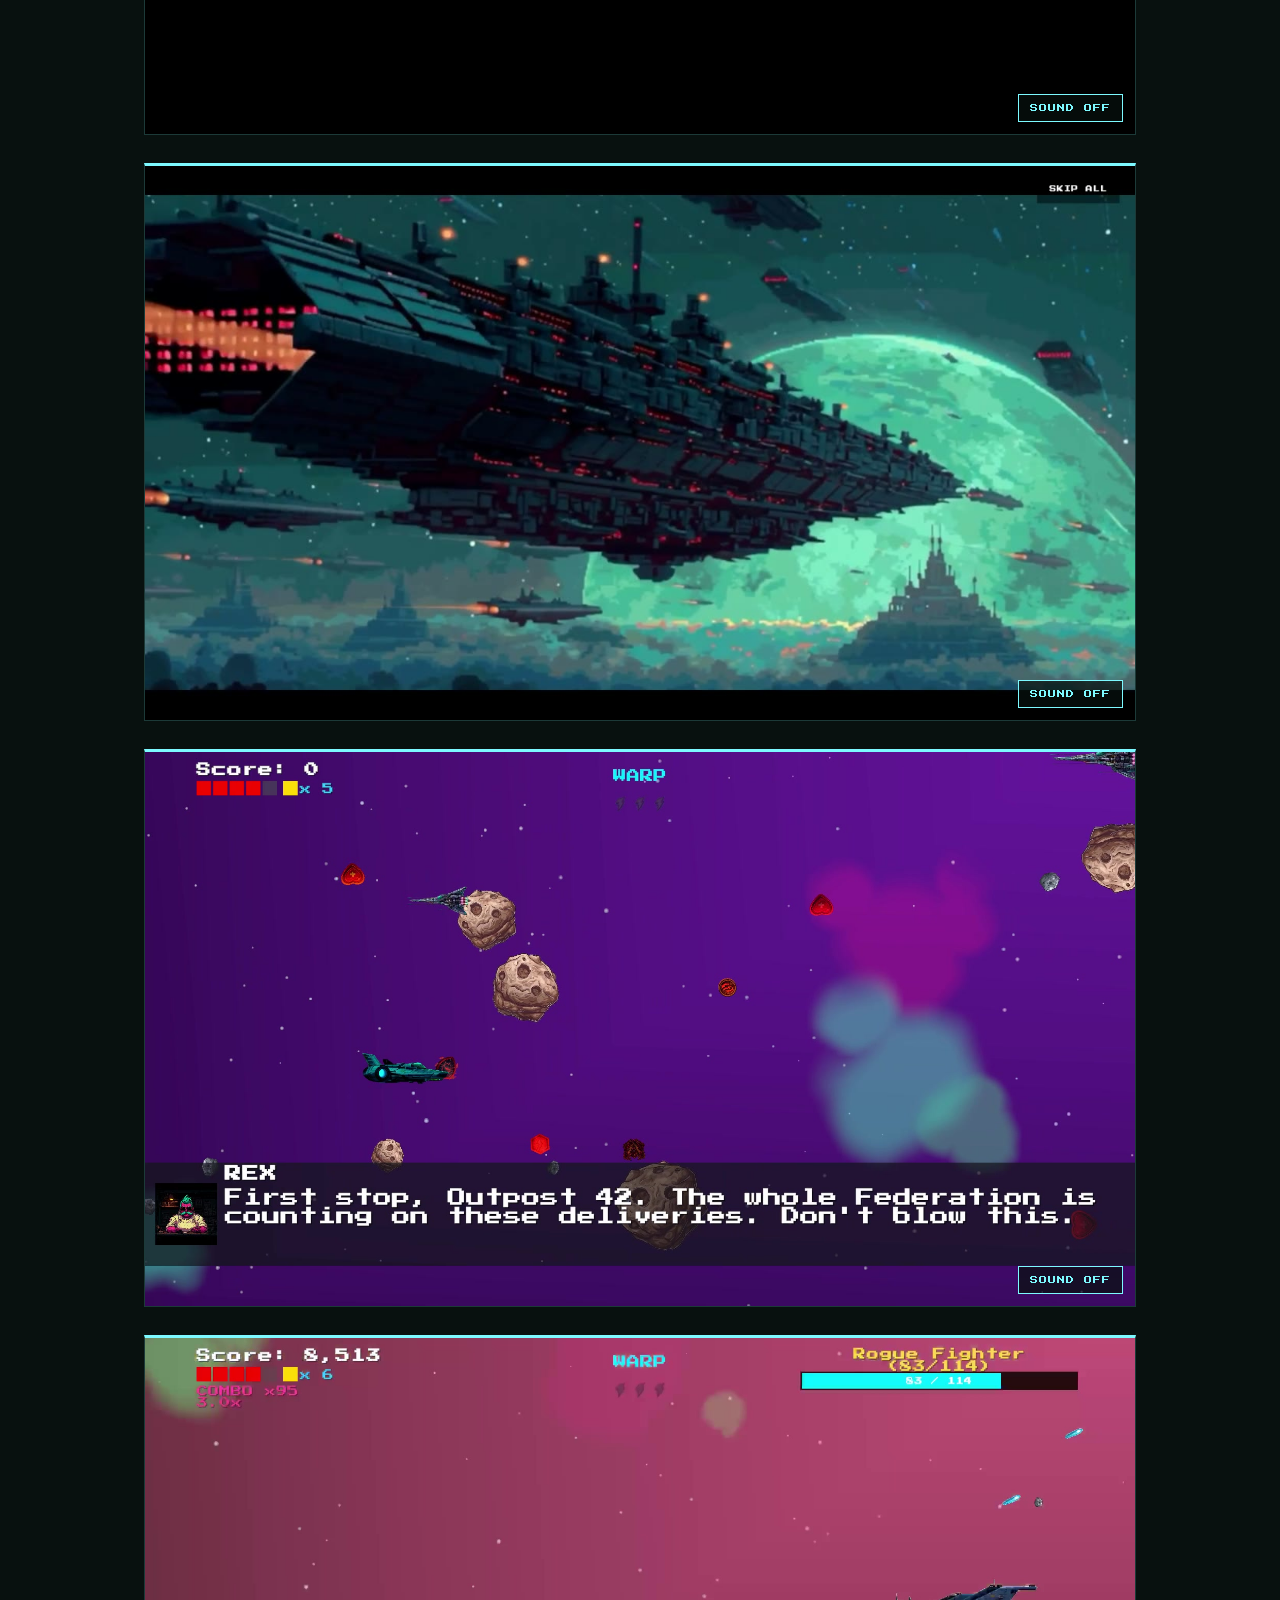
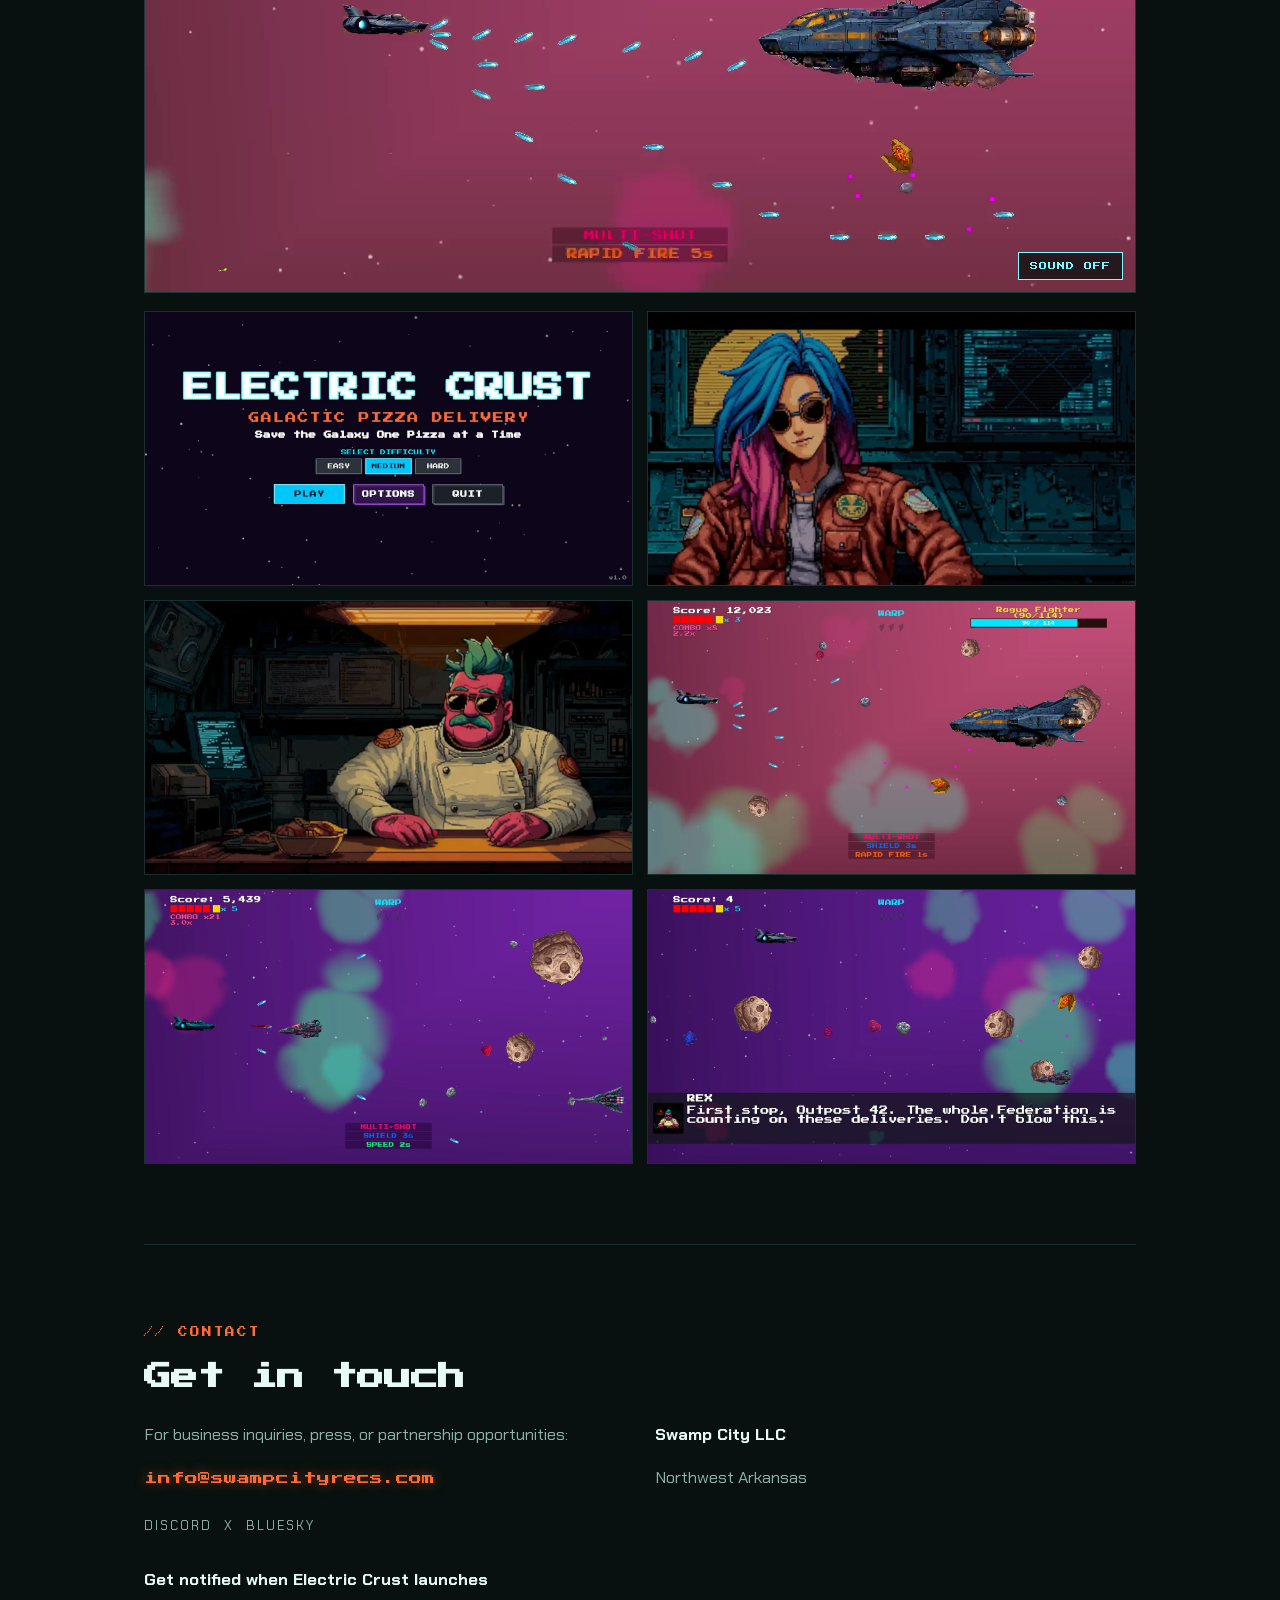
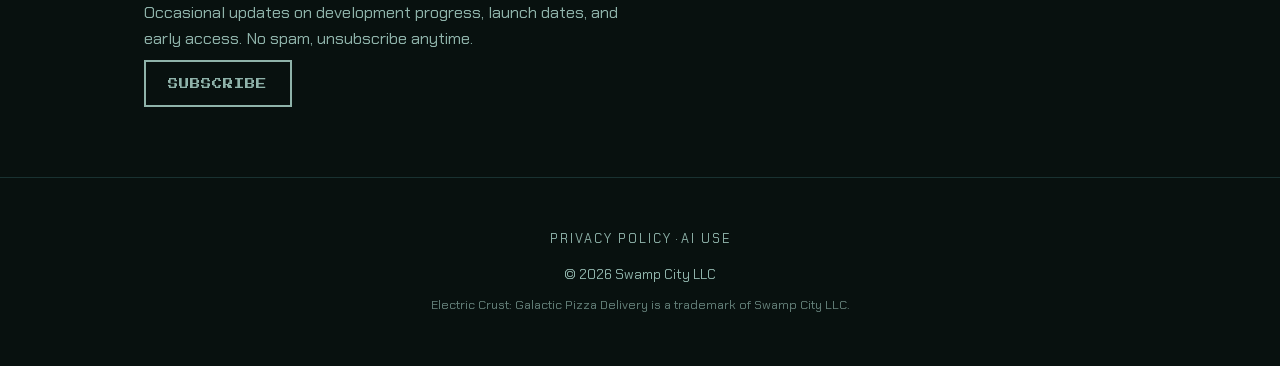
==== commit 2e94f356: "Update general contact address to info@swampcityrecs.com Homepage 'business inquiries, press, or par" ====
--- a/index.html
+++ b/index.html
@@ -152,7 +152,7 @@
       <div class="contact-grid">
         <div>
           <p>For business inquiries, press, or partnership opportunities:</p>
-          <p style="margin-top:18px"><a class="mail" href="mailto:Charles@swampcityrecs.com">Charles@swampcityrecs.com</a></p>
+          <p style="margin-top:18px"><a class="mail" href="mailto:info@swampcityrecs.com">info@swampcityrecs.com</a></p>
           <p style="margin-top:18px">
             <a class="foot-link" href="https://discord.gg/zScsZMXnjK" target="_blank" rel="noopener noreferrer" aria-label="Join the Discord server">Discord</a>
             &nbsp;&nbsp;<a class="foot-link" href="https://x.com/electriccrust" target="_blank" rel="noopener noreferrer" aria-label="Follow on X">X</a>
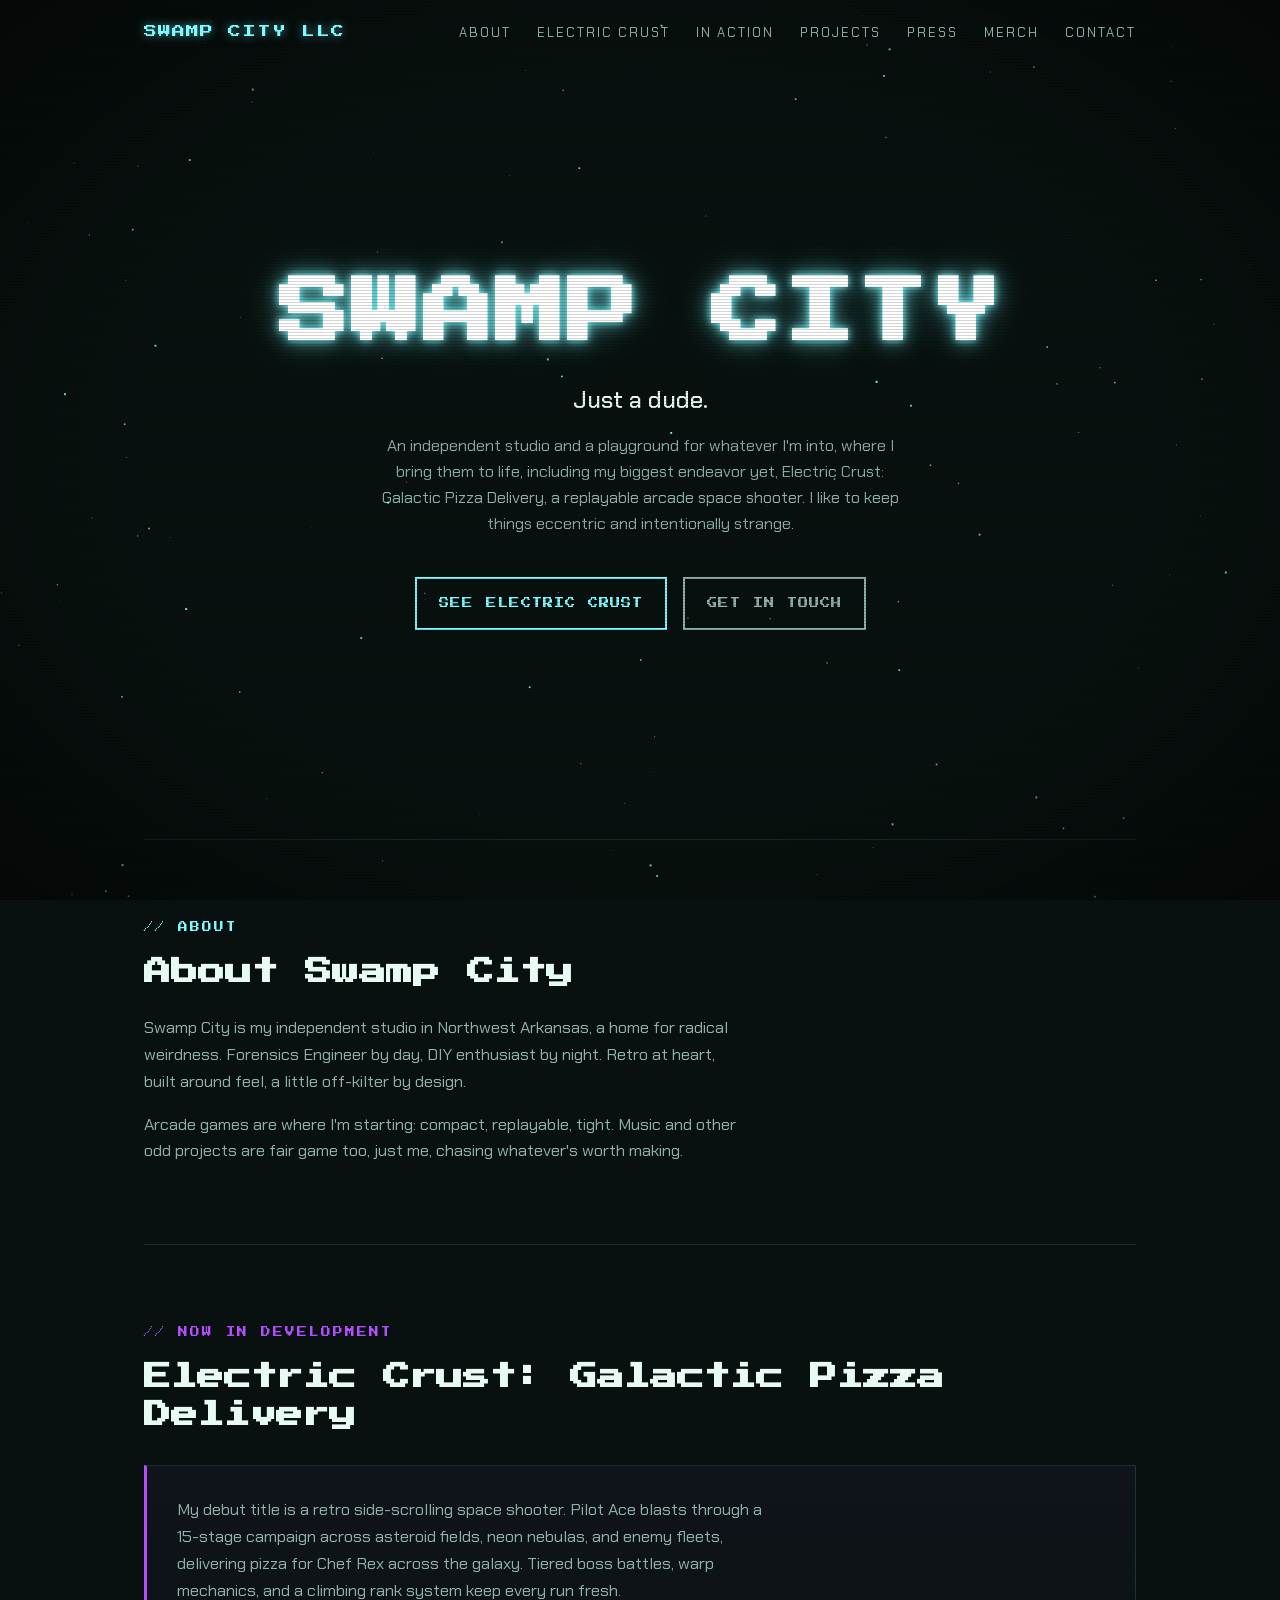
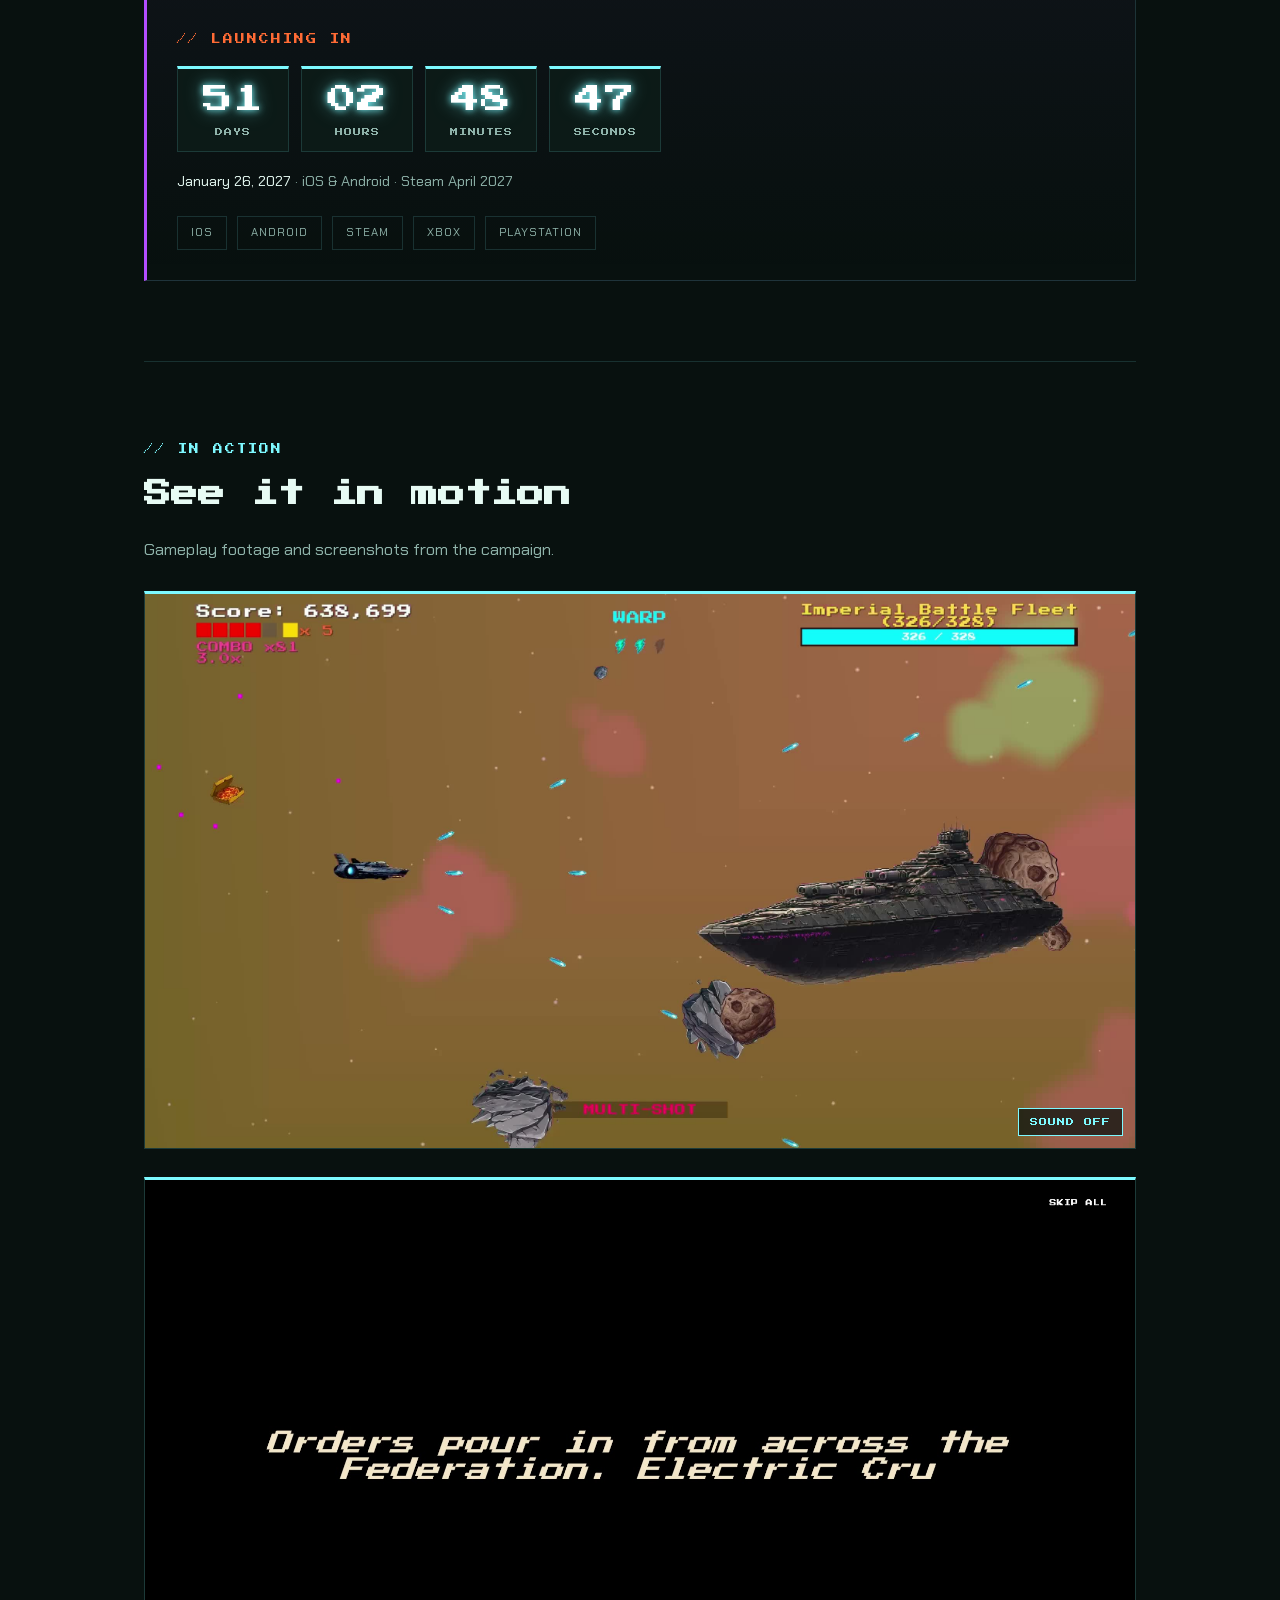
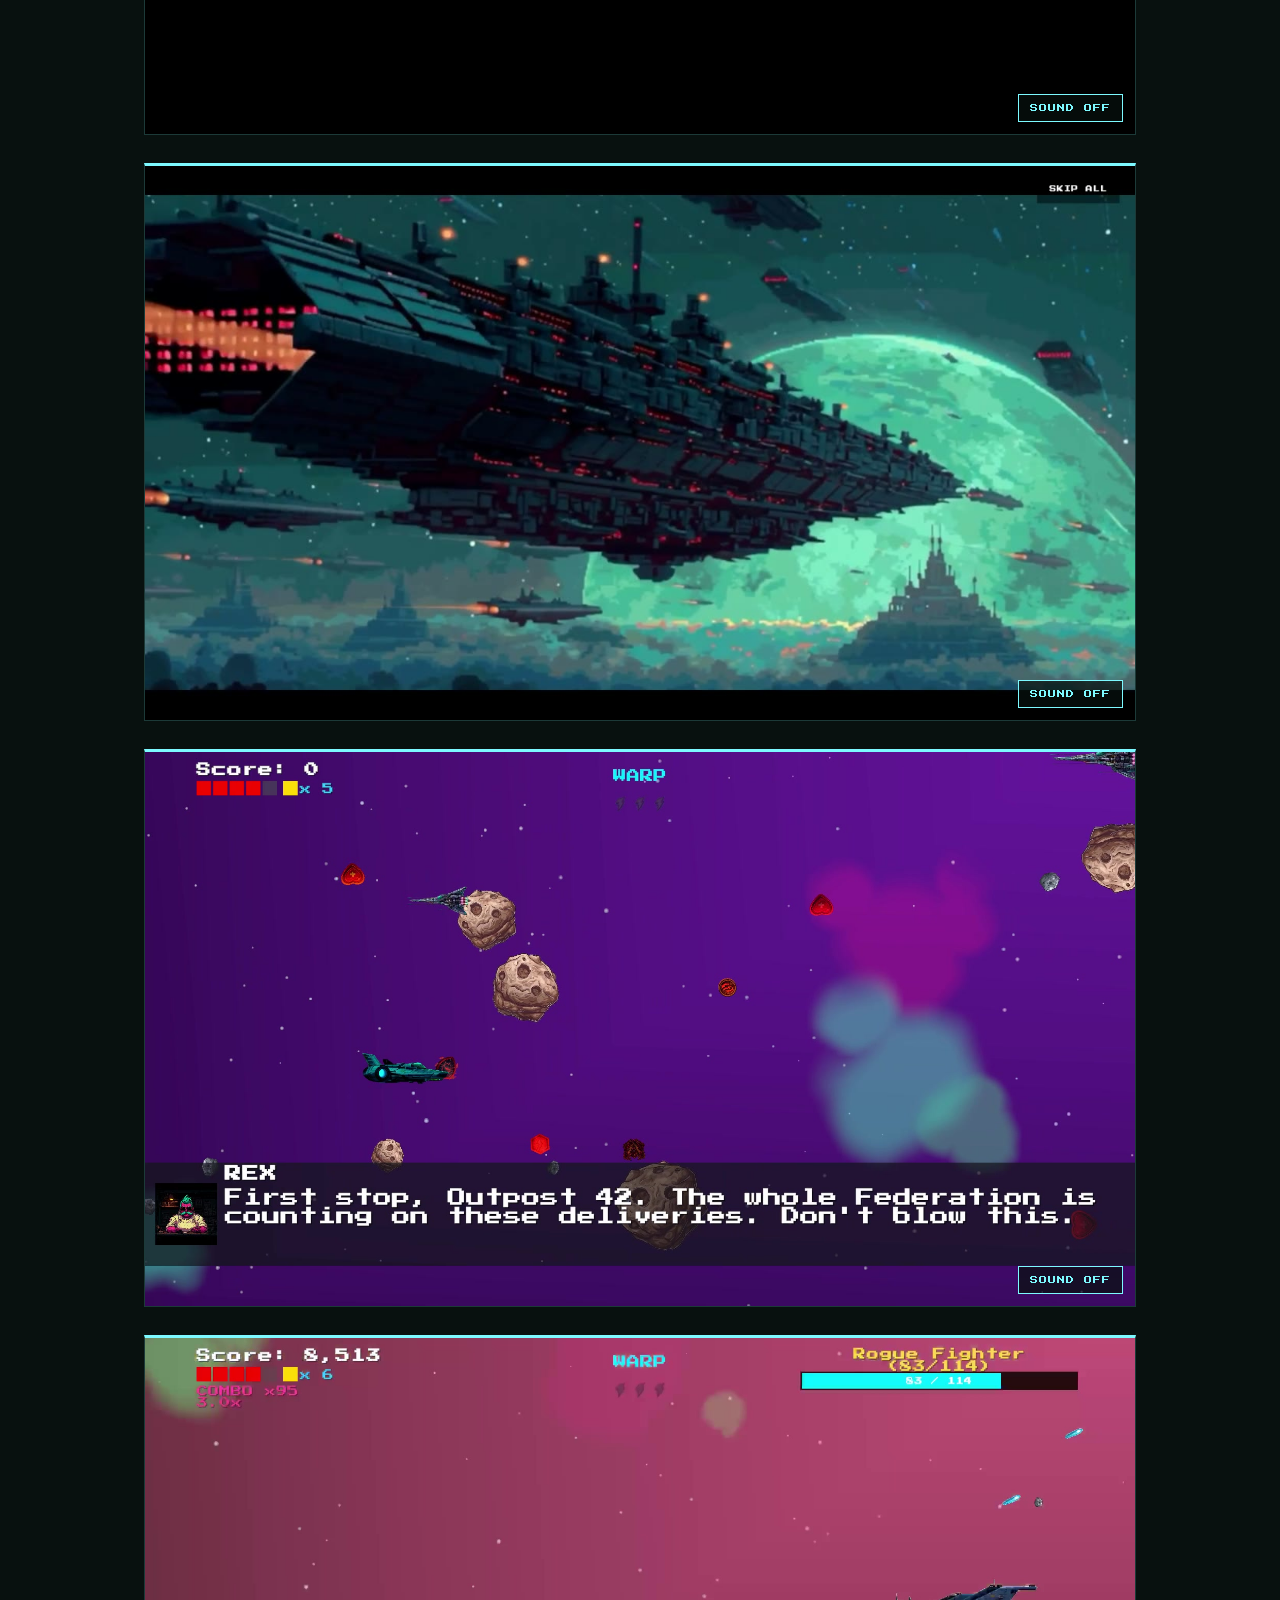
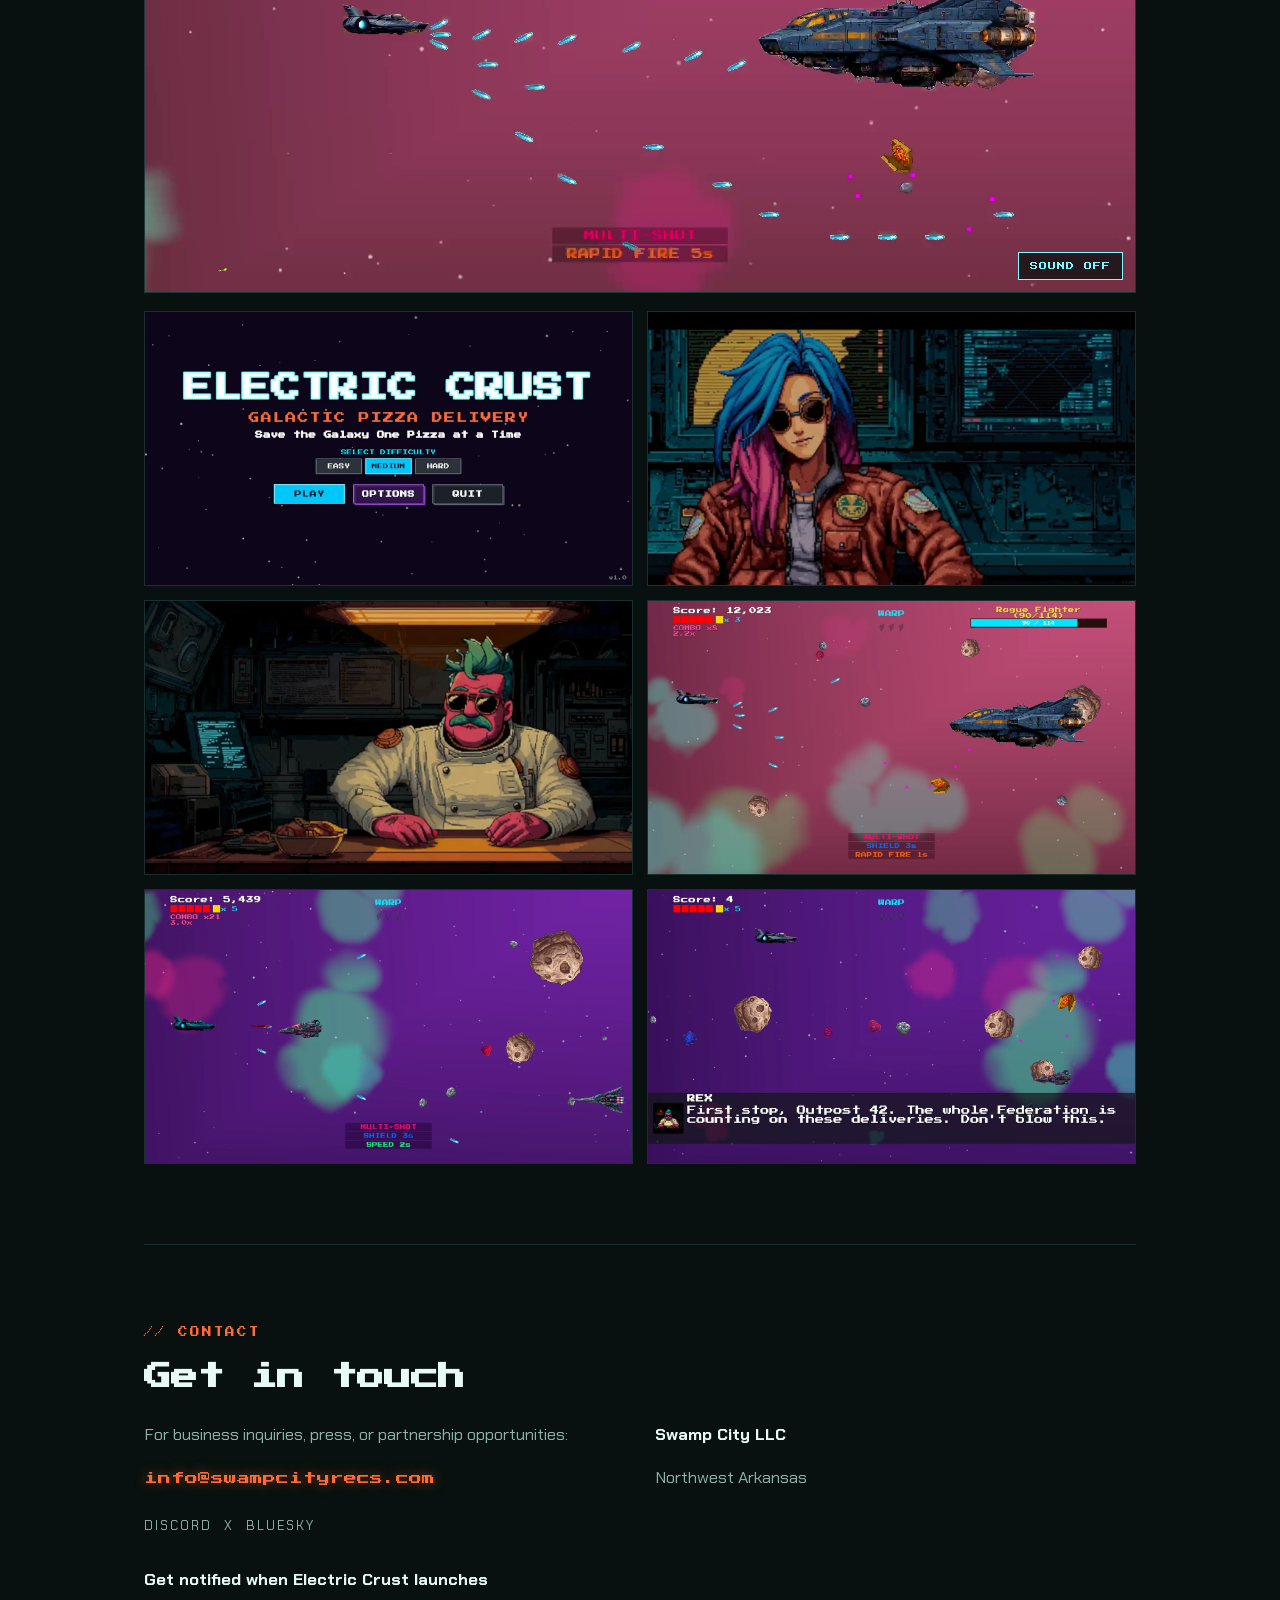
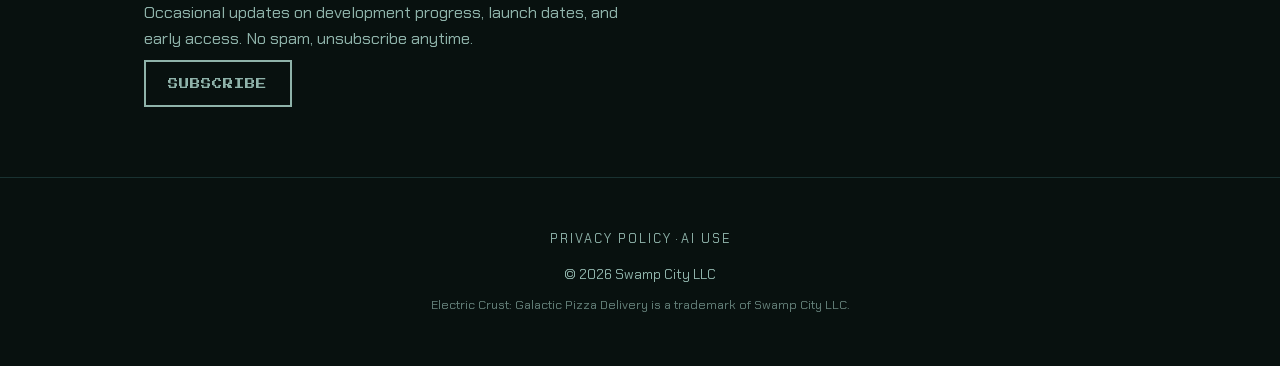
==== commit ddede9c0: "Add /merch/ entry page, Merch nav links, sitemap entry; rewrite stale README PKT-2026-09-24-MERCH-EN" ====
--- a/index.html
+++ b/index.html
@@ -43,6 +43,7 @@
       <a href="#media">In Action</a>
       <a href="/projects/">Projects</a>
       <a href="/press/">Press</a>
+      <a href="/merch/">Merch</a>
       <a href="#contact">Contact</a>
     </div>
   </nav>
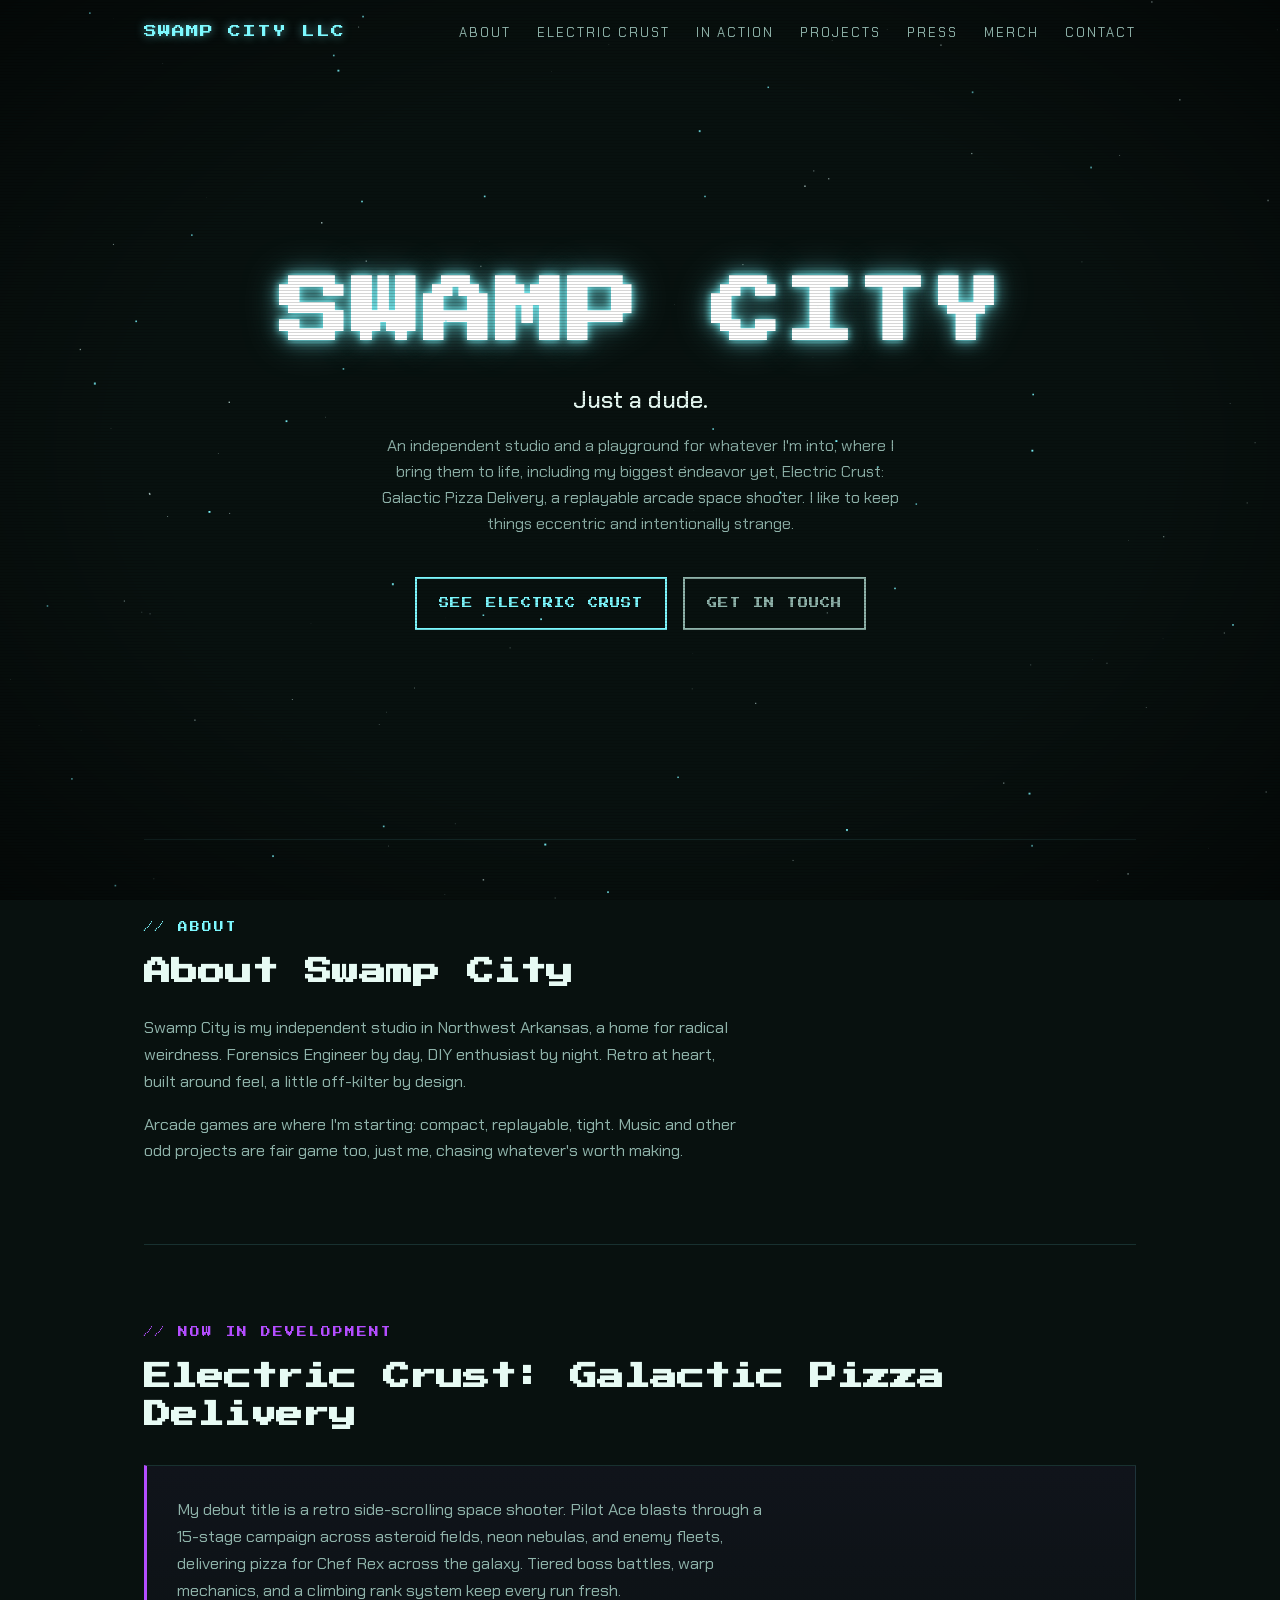
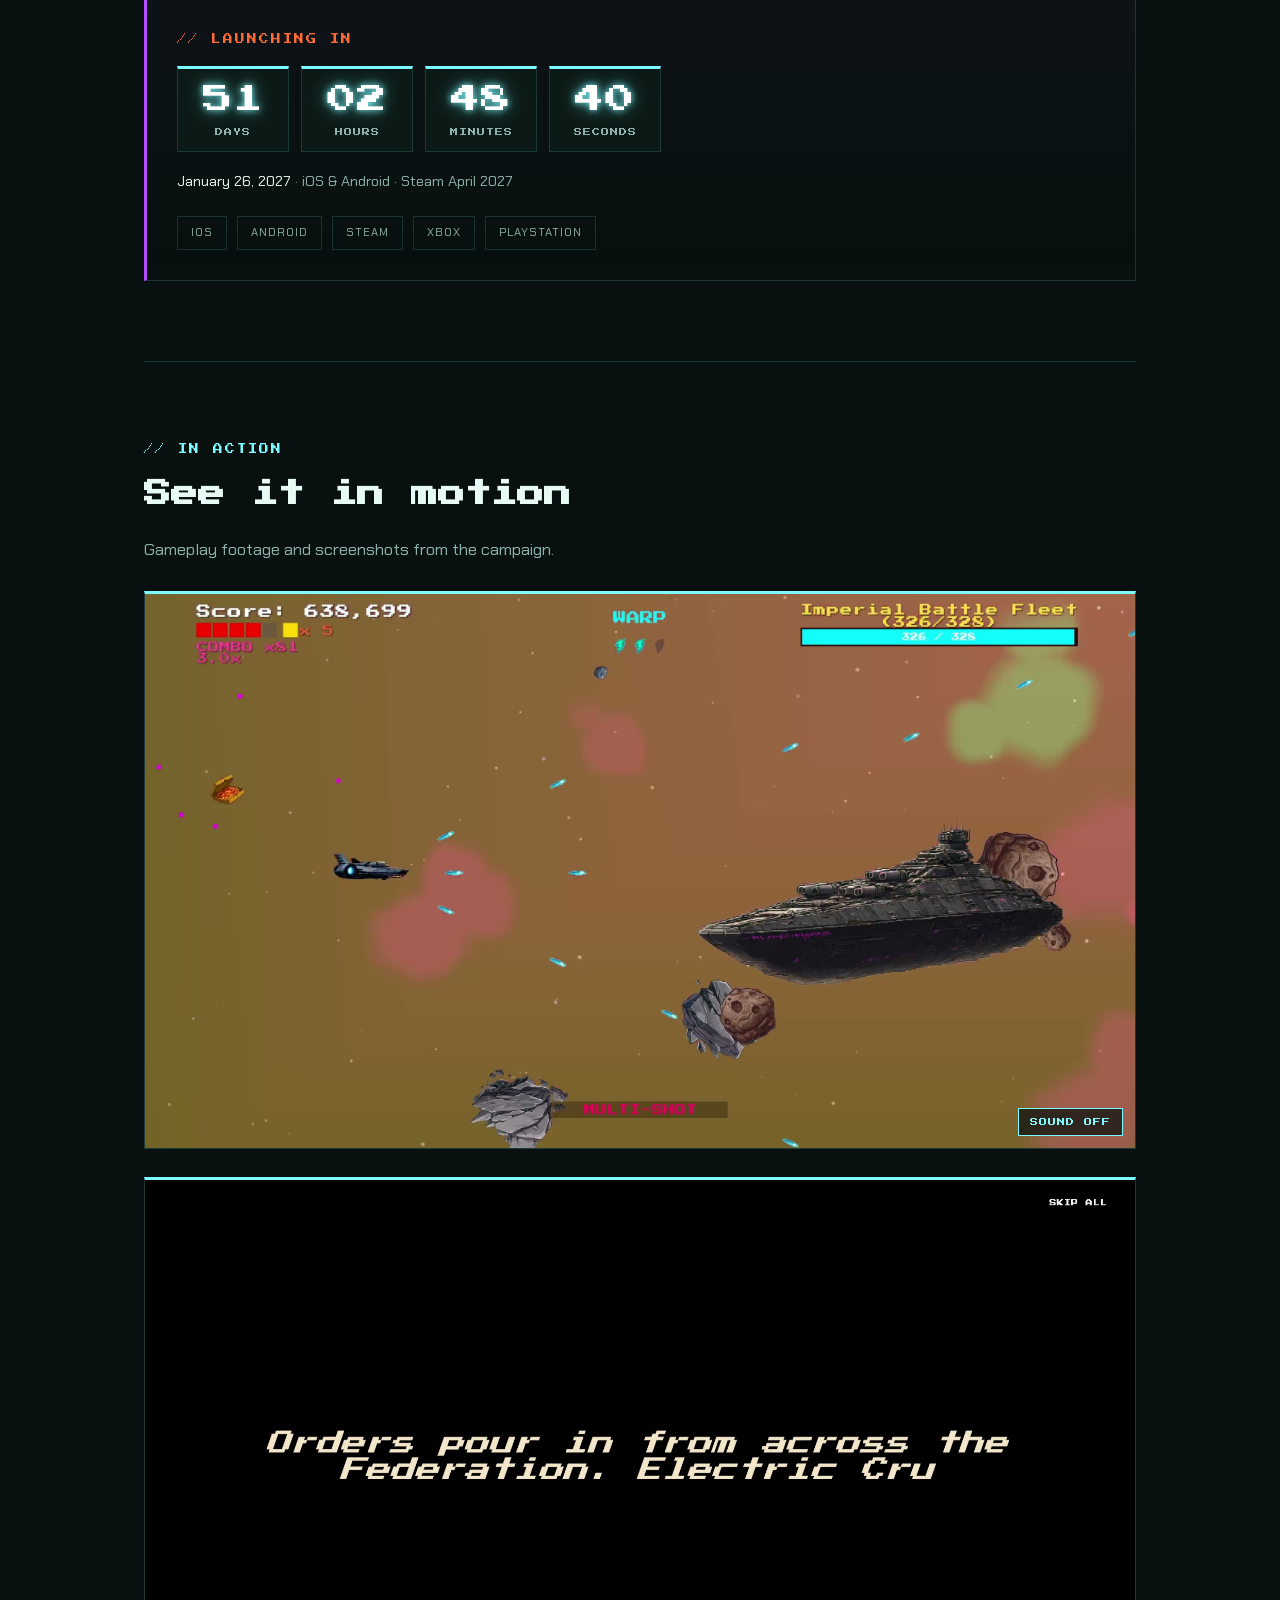
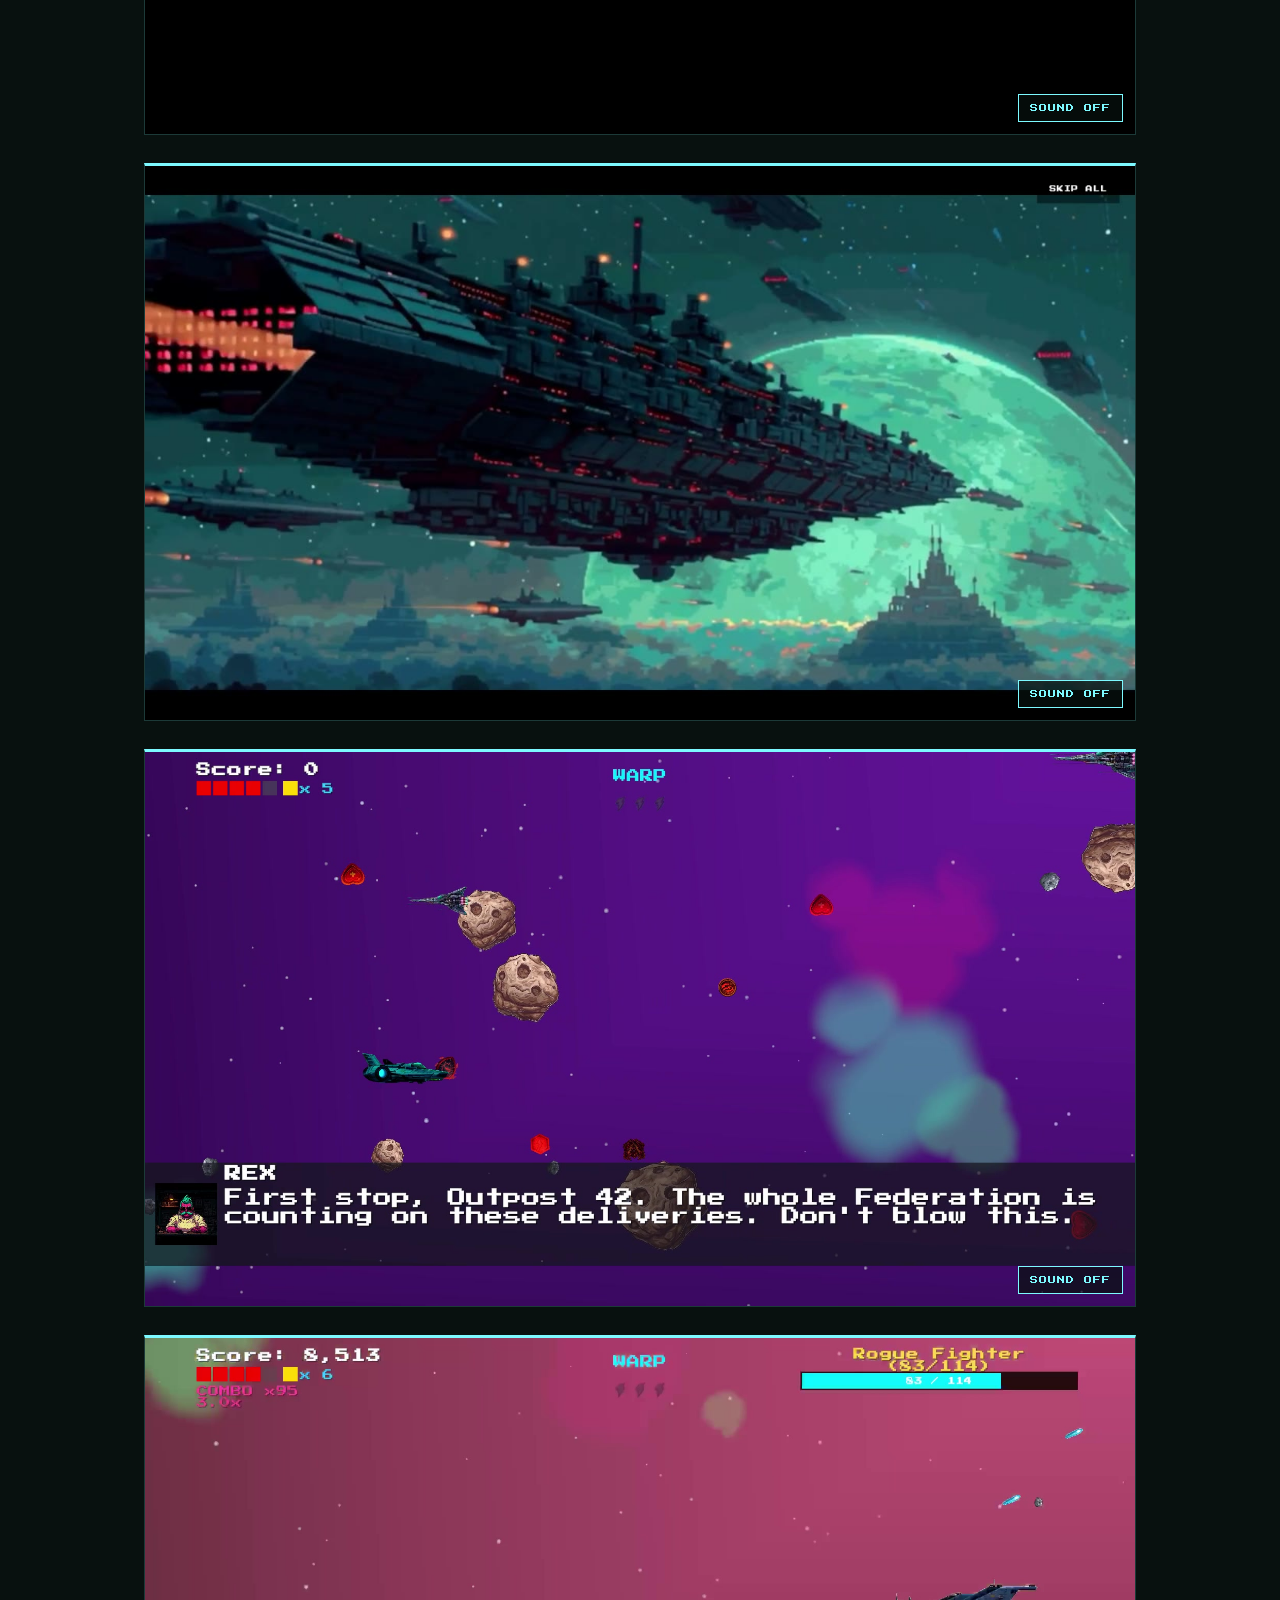
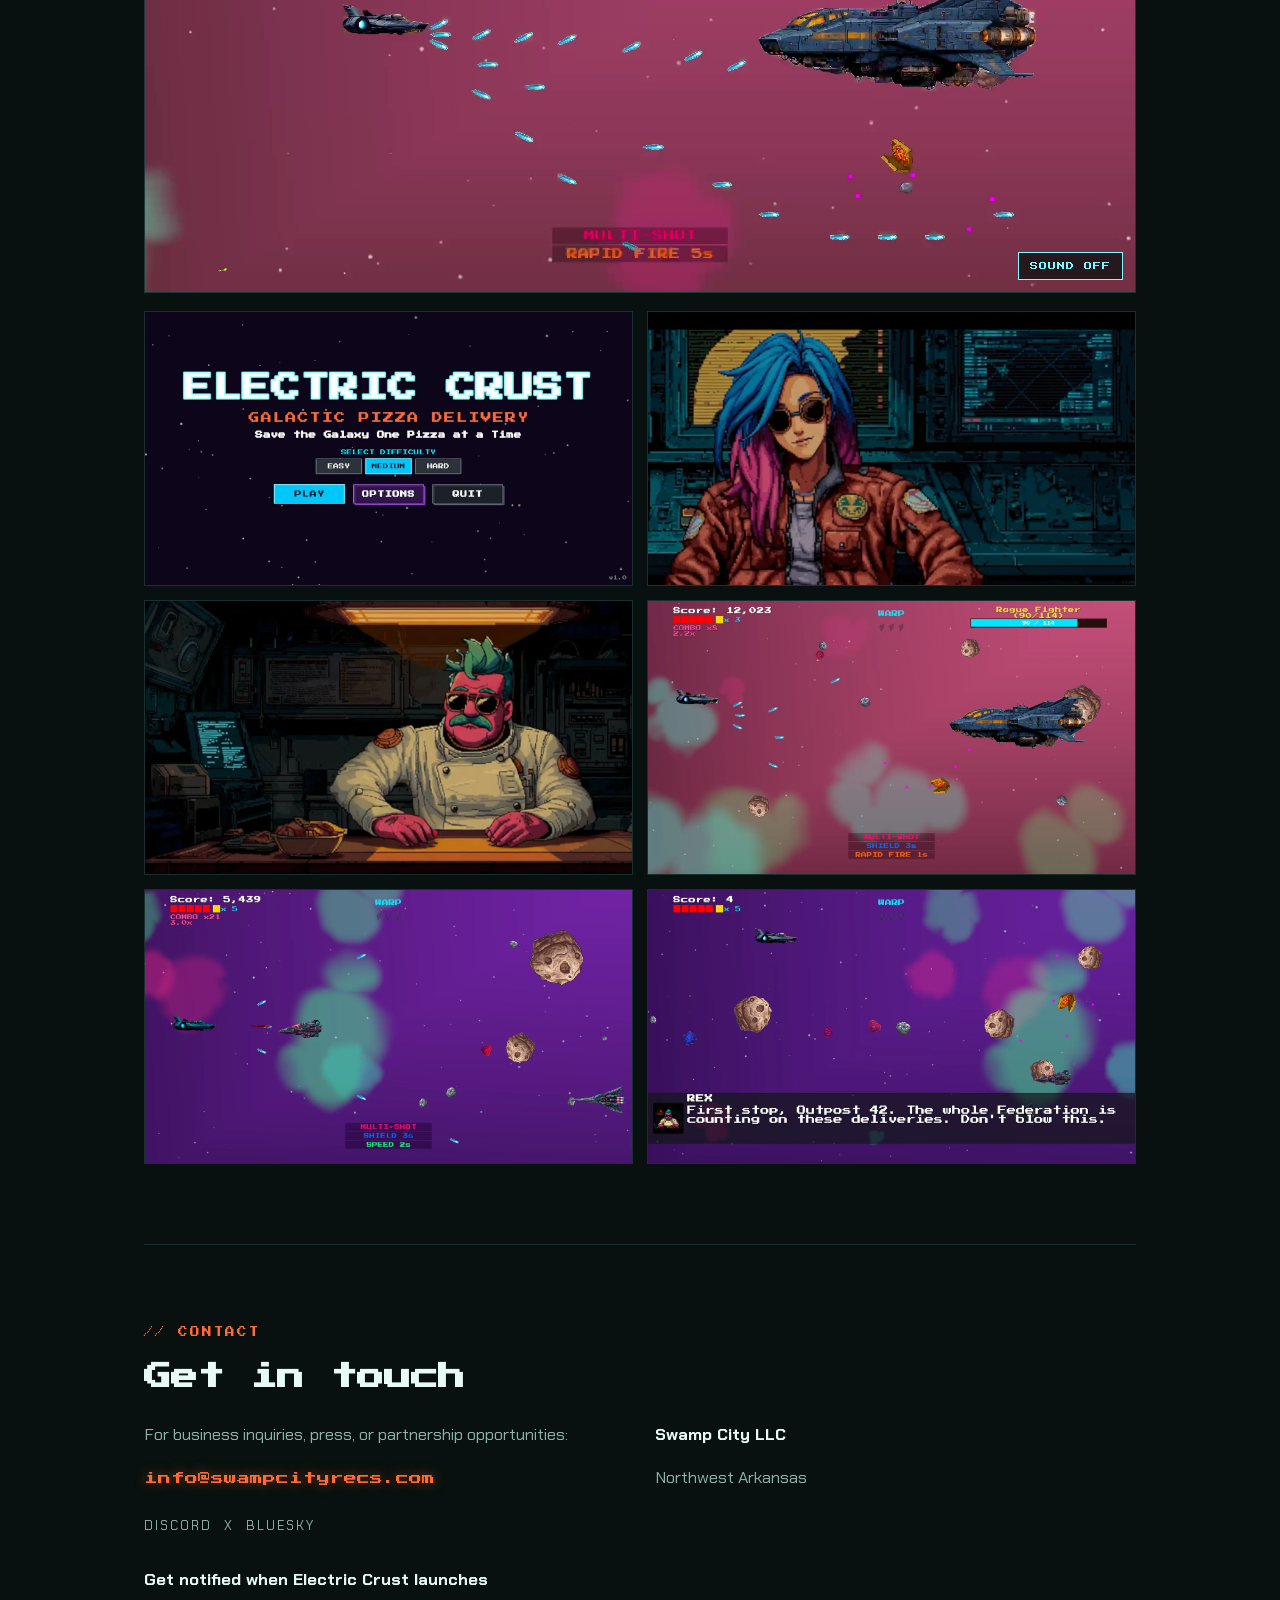
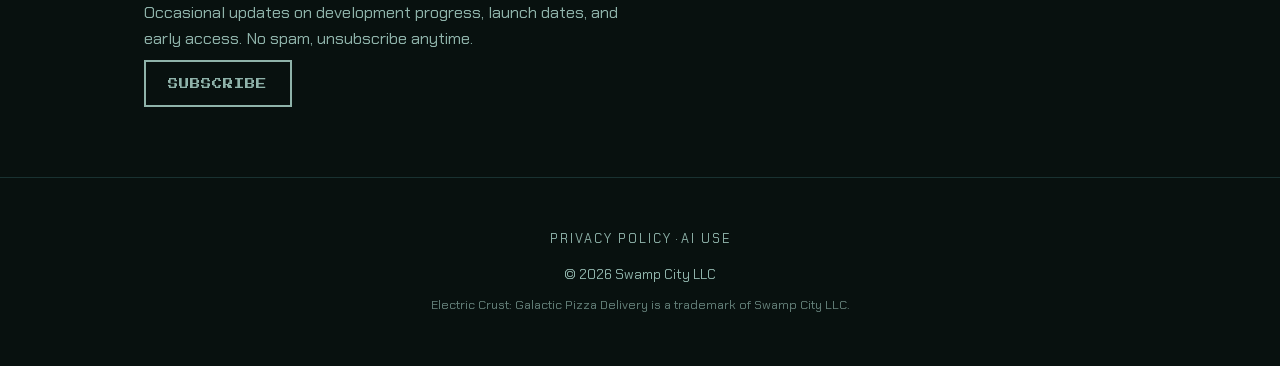
==== commit 6c935dfc: "Merch: add large filled 'Shop the store' button in the hero The only store link was below the full-h" ====
--- a/index.html
+++ b/index.html
@@ -29,7 +29,7 @@
   <meta name="twitter:description" content="An independent studio making tight, replayable retro arcade games, music, and more. Debut title: Electric Crust: Galactic Pizza Delivery." />
   <meta name="twitter:image" content="https://swampcityrecs.com/og-image.jpg" />
 
-  <link rel="stylesheet" href="/assets/style.css?v=3" />
+  <link rel="stylesheet" href="/assets/style.css?v=4" />
 </head>
 <body>
   <canvas id="stars" aria-hidden="true"></canvas>
--- a/assets/style.css
+++ b/assets/style.css
@@ -136,6 +136,13 @@
       transition: all .2s; box-shadow: inset 0 0 0 rgba(125,249,255,0);
     }
     .btn:hover { background: var(--cyan); color: var(--bg); box-shadow: 0 0 24px rgba(125,249,255,0.55); }
+    /* Primary call to action: filled, larger, glowing (used on /merch/) */
+    .btn.btn-big {
+      font-size: clamp(0.8rem, 2.6vw, 1rem); padding: 22px 36px; letter-spacing: 2px;
+      background: var(--cyan); color: var(--bg);
+      box-shadow: 0 0 18px rgba(125,249,255,0.55), 0 0 42px rgba(125,249,255,0.25);
+    }
+    .btn.btn-big:hover { background: #fff; border-color: #fff; color: var(--bg); box-shadow: 0 0 28px rgba(125,249,255,0.75); }
     .btn.ghost { border-color: var(--ink-dim); color: var(--ink-dim); }
     .btn.ghost:hover { border-color: var(--ink); color: var(--ink); background: transparent; box-shadow: none; }
 
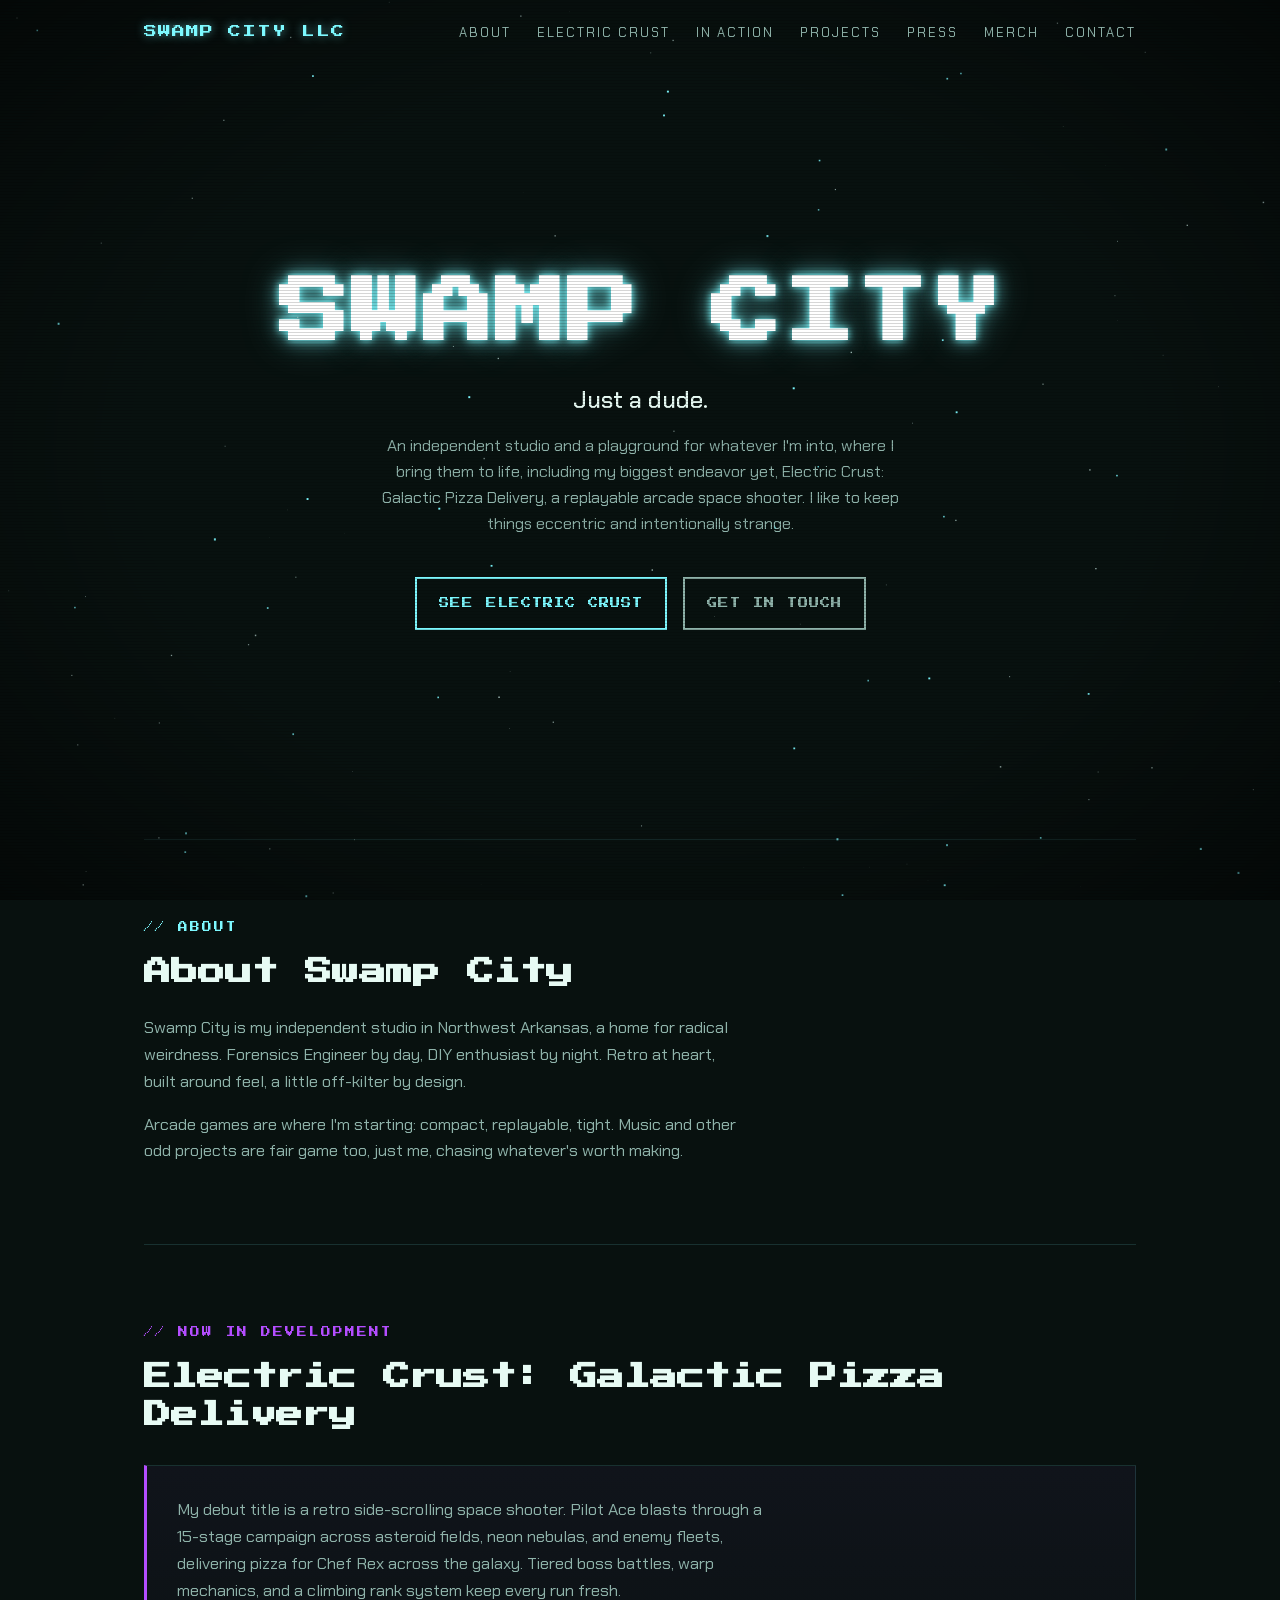
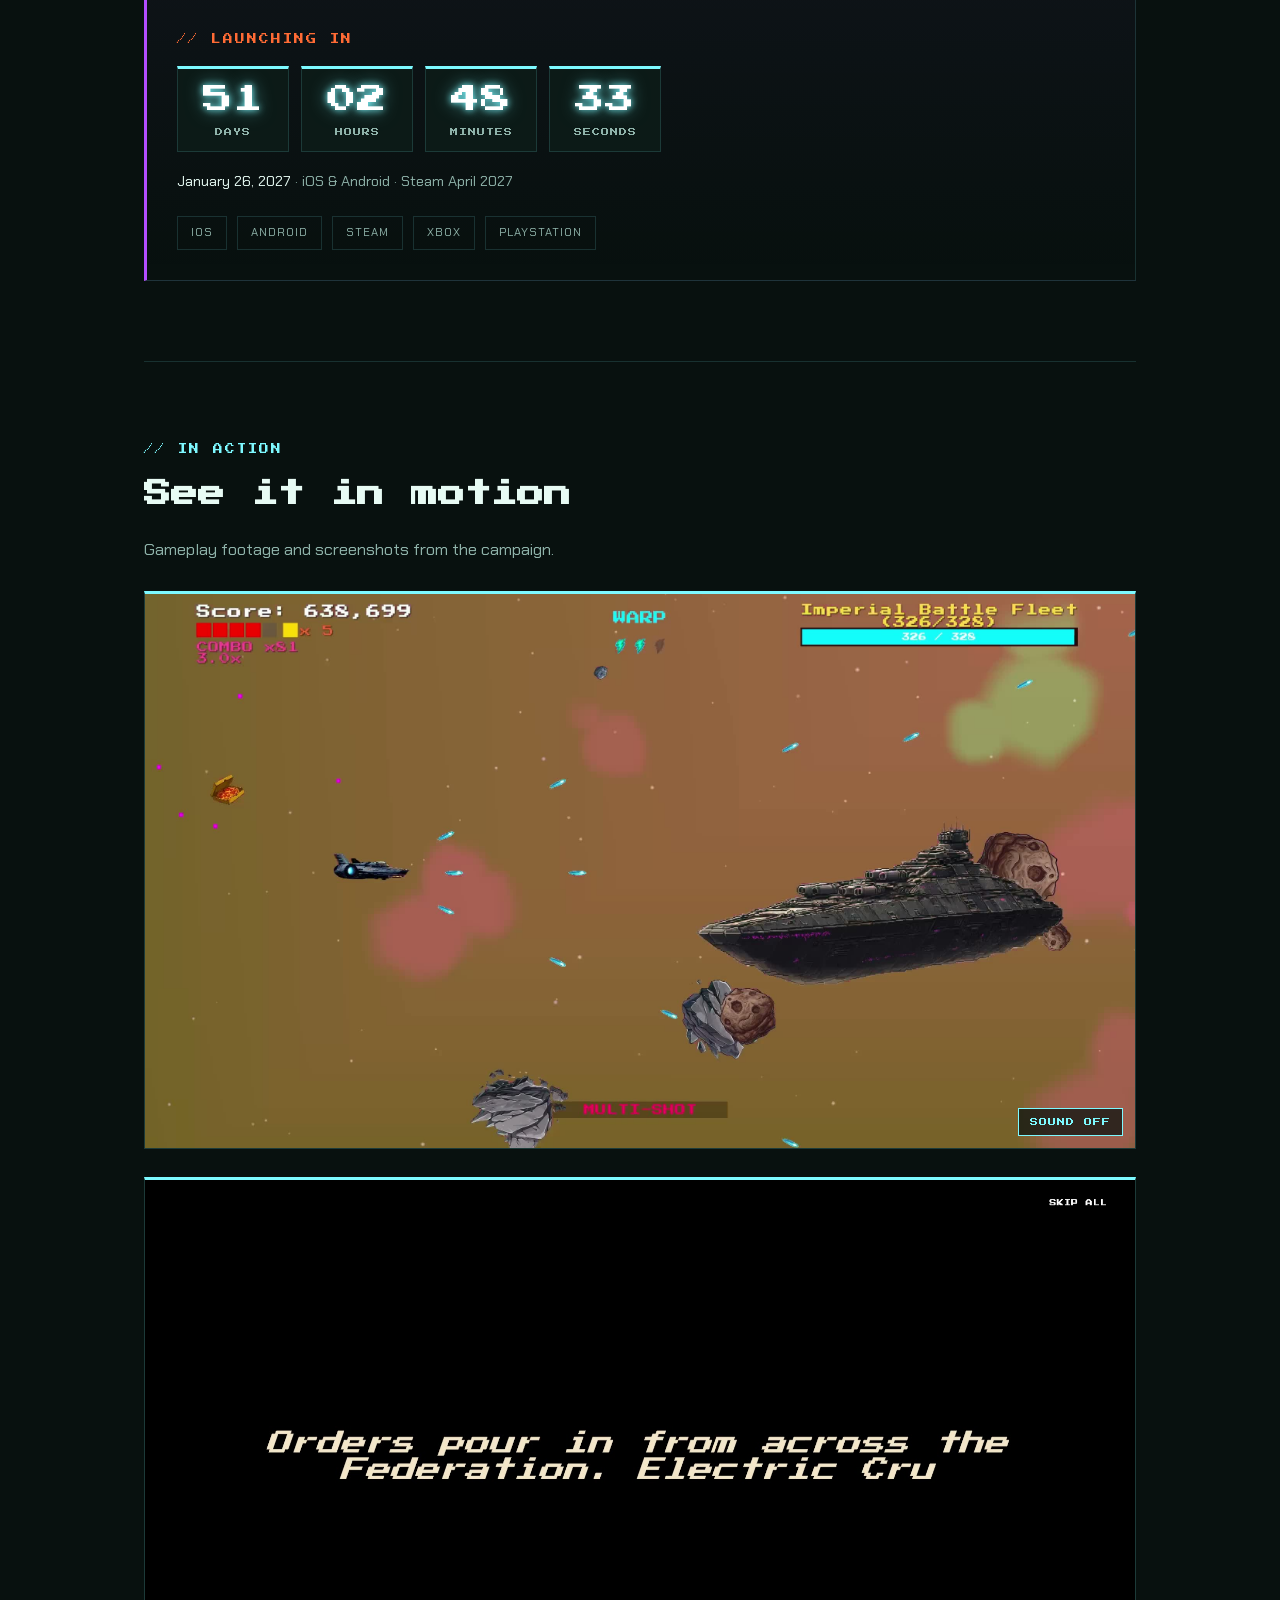
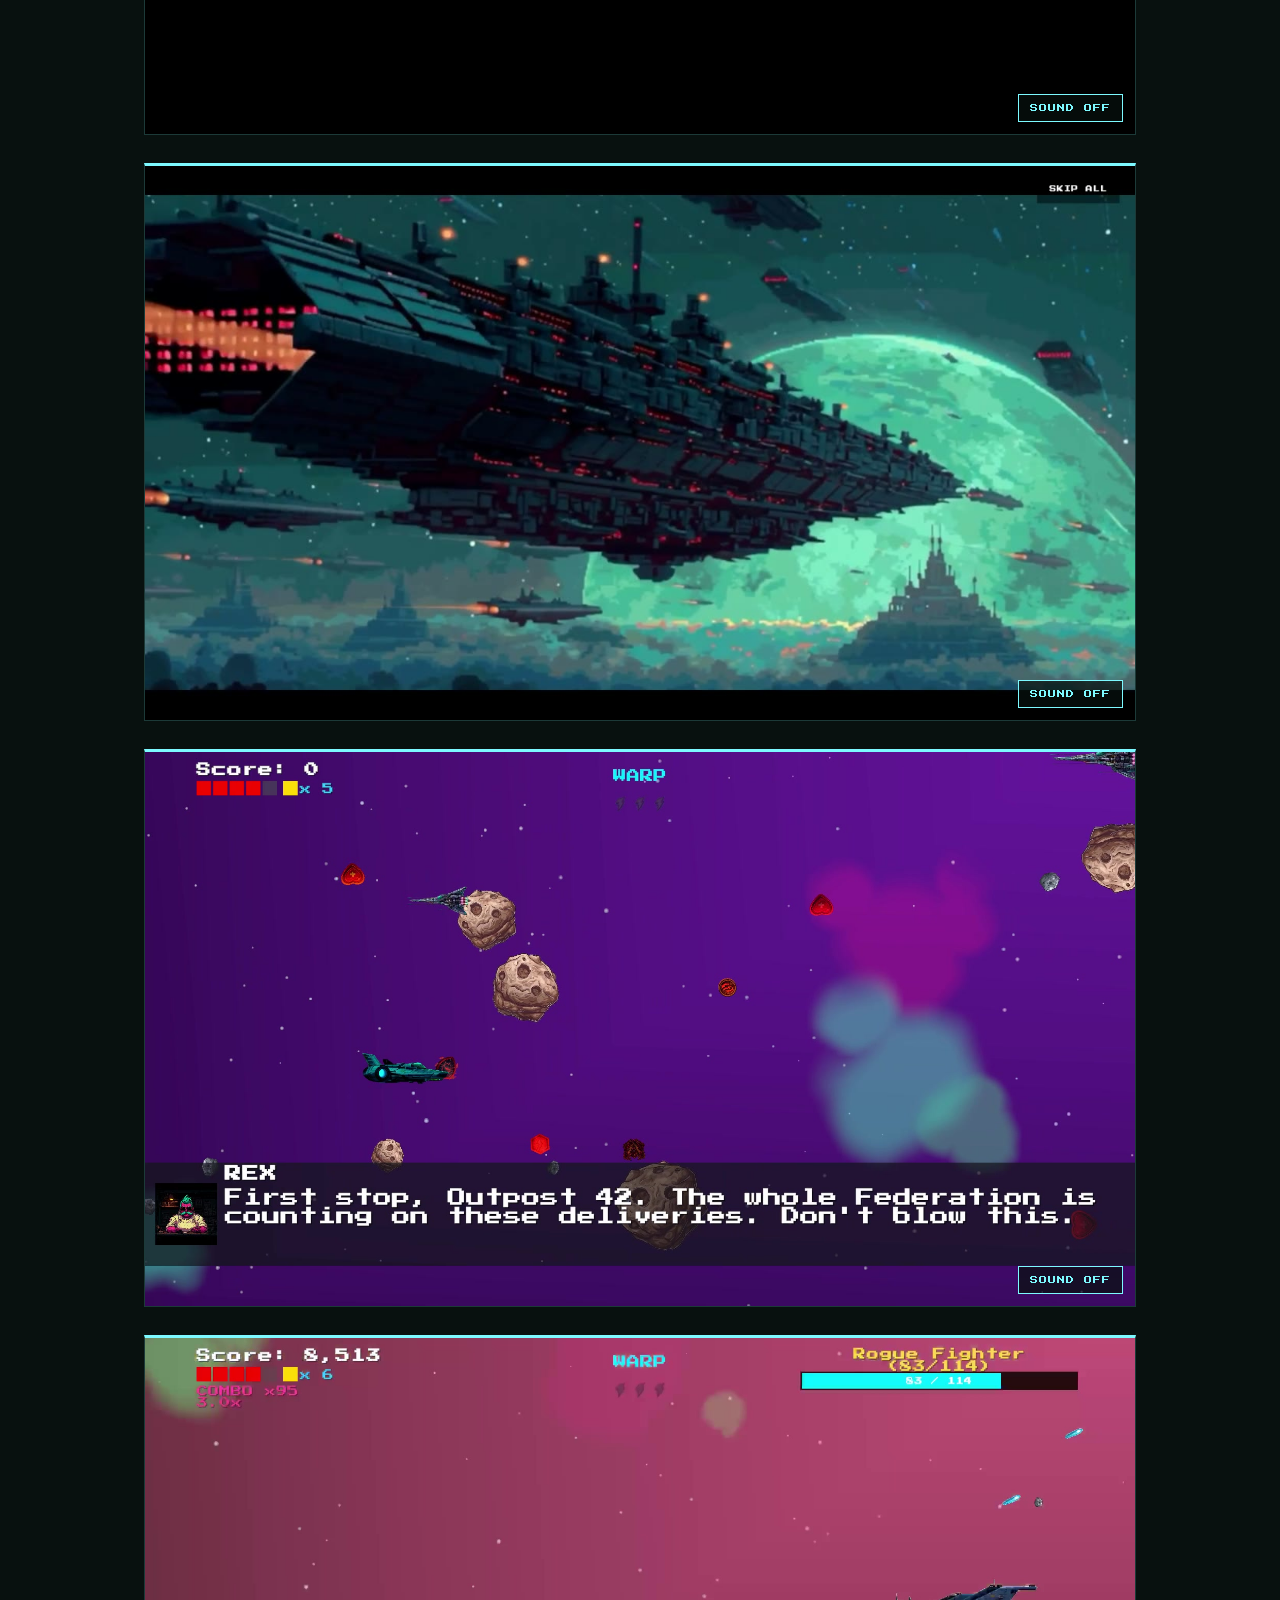
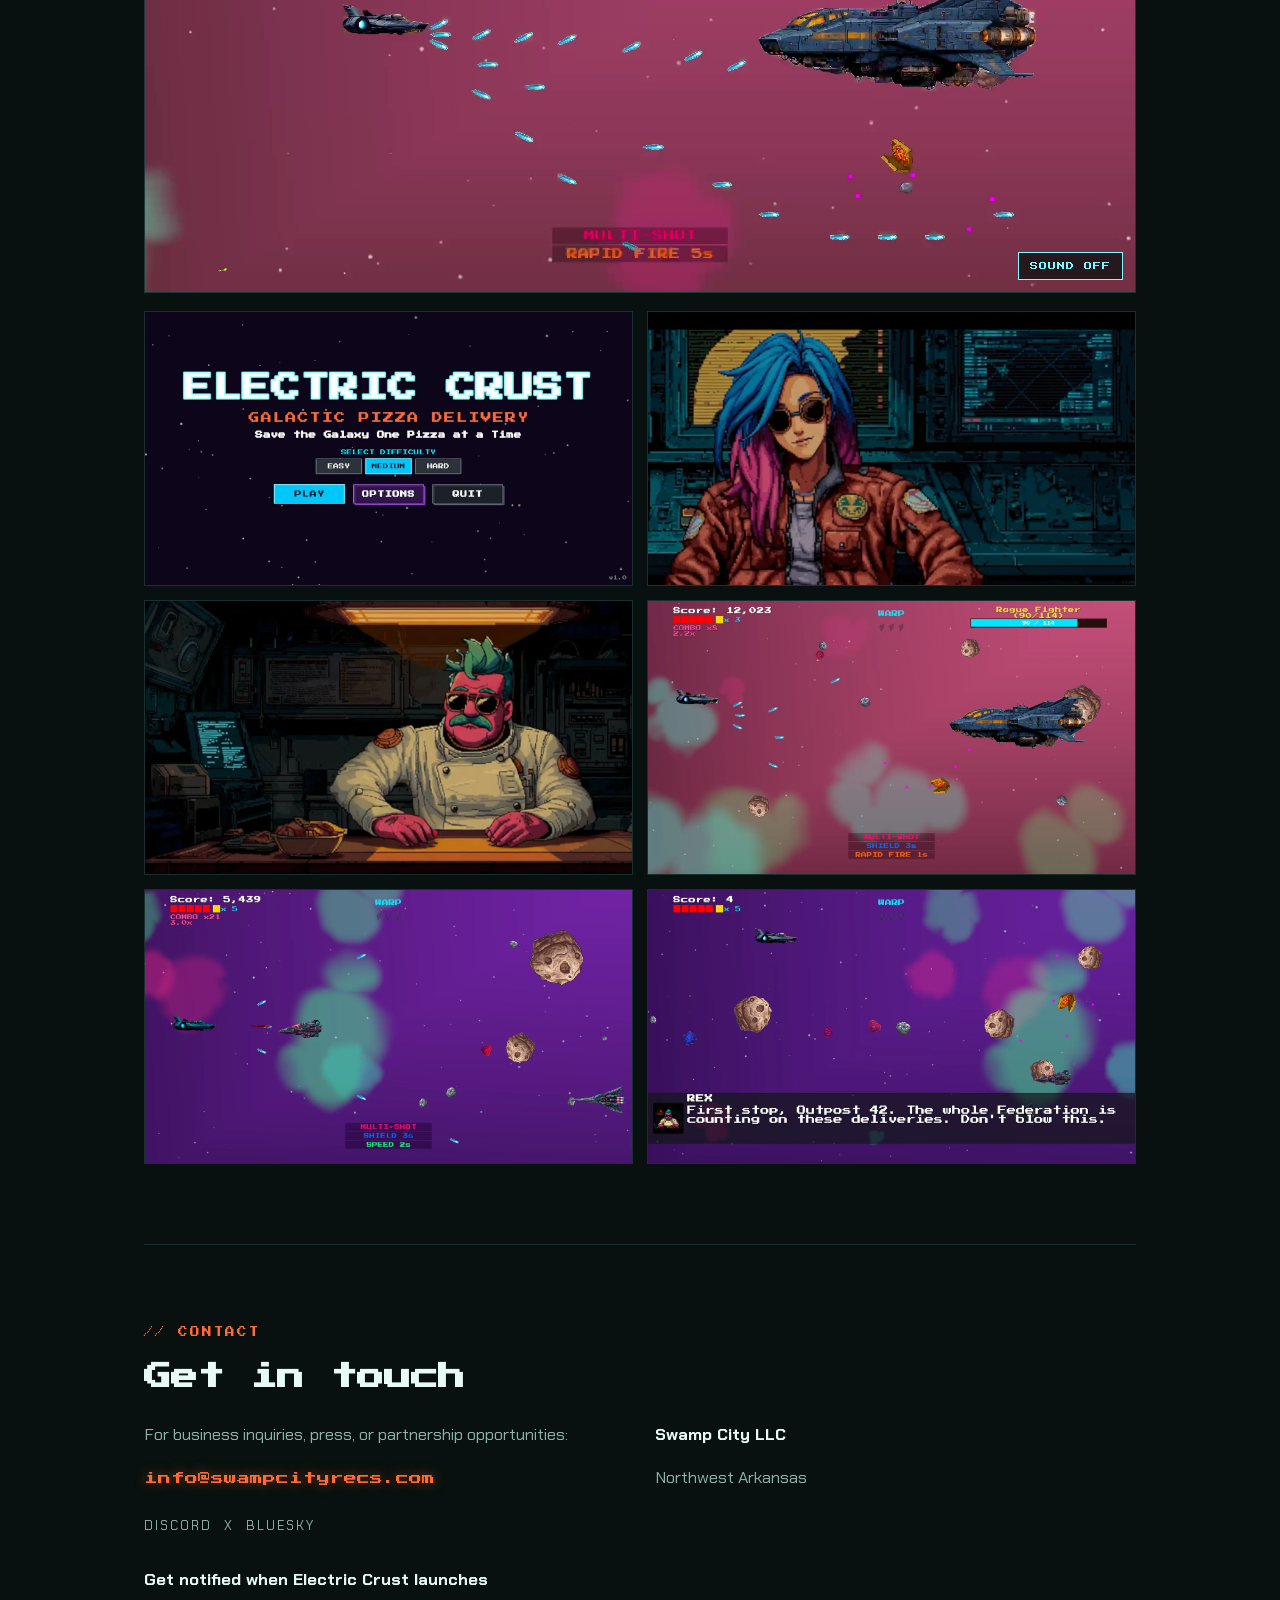
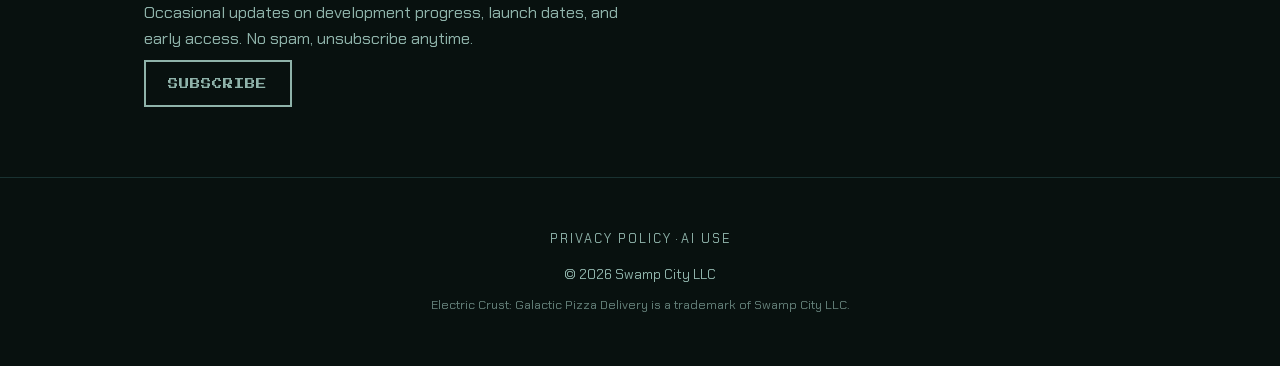
==== commit 1850cbf4: "Merch: friendlier CTA ('Grab some merch'), Chakra Petch, rounded; store links open in a new tab targ" ====
--- a/index.html
+++ b/index.html
@@ -29,7 +29,7 @@
   <meta name="twitter:description" content="An independent studio making tight, replayable retro arcade games, music, and more. Debut title: Electric Crust: Galactic Pizza Delivery." />
   <meta name="twitter:image" content="https://swampcityrecs.com/og-image.jpg" />
 
-  <link rel="stylesheet" href="/assets/style.css?v=4" />
+  <link rel="stylesheet" href="/assets/style.css?v=5" />
 </head>
 <body>
   <canvas id="stars" aria-hidden="true"></canvas>
--- a/assets/style.css
+++ b/assets/style.css
@@ -136,13 +136,16 @@
       transition: all .2s; box-shadow: inset 0 0 0 rgba(125,249,255,0);
     }
     .btn:hover { background: var(--cyan); color: var(--bg); box-shadow: 0 0 24px rgba(125,249,255,0.55); }
-    /* Primary call to action: filled, larger, glowing (used on /merch/) */
+    /* Primary call to action: friendly, filled, glowing (used on /merch/) */
     .btn.btn-big {
-      font-size: clamp(0.8rem, 2.6vw, 1rem); padding: 22px 36px; letter-spacing: 2px;
+      font-family: var(--body); font-weight: 700; text-transform: none;
+      font-size: clamp(1.15rem, 4.2vw, 1.4rem); letter-spacing: 0.5px;
+      padding: 18px 40px; border-radius: 14px;
       background: var(--cyan); color: var(--bg);
-      box-shadow: 0 0 18px rgba(125,249,255,0.55), 0 0 42px rgba(125,249,255,0.25);
-    }
-    .btn.btn-big:hover { background: #fff; border-color: #fff; color: var(--bg); box-shadow: 0 0 28px rgba(125,249,255,0.75); }
+      box-shadow: 0 0 18px rgba(125,249,255,0.5), 0 0 40px rgba(125,249,255,0.22);
+    }
+    .btn.btn-big:hover { background: #fff; border-color: #fff; color: var(--bg); transform: translateY(-2px);
+      box-shadow: 0 0 26px rgba(125,249,255,0.75); }
     .btn.ghost { border-color: var(--ink-dim); color: var(--ink-dim); }
     .btn.ghost:hover { border-color: var(--ink); color: var(--ink); background: transparent; box-shadow: none; }
 
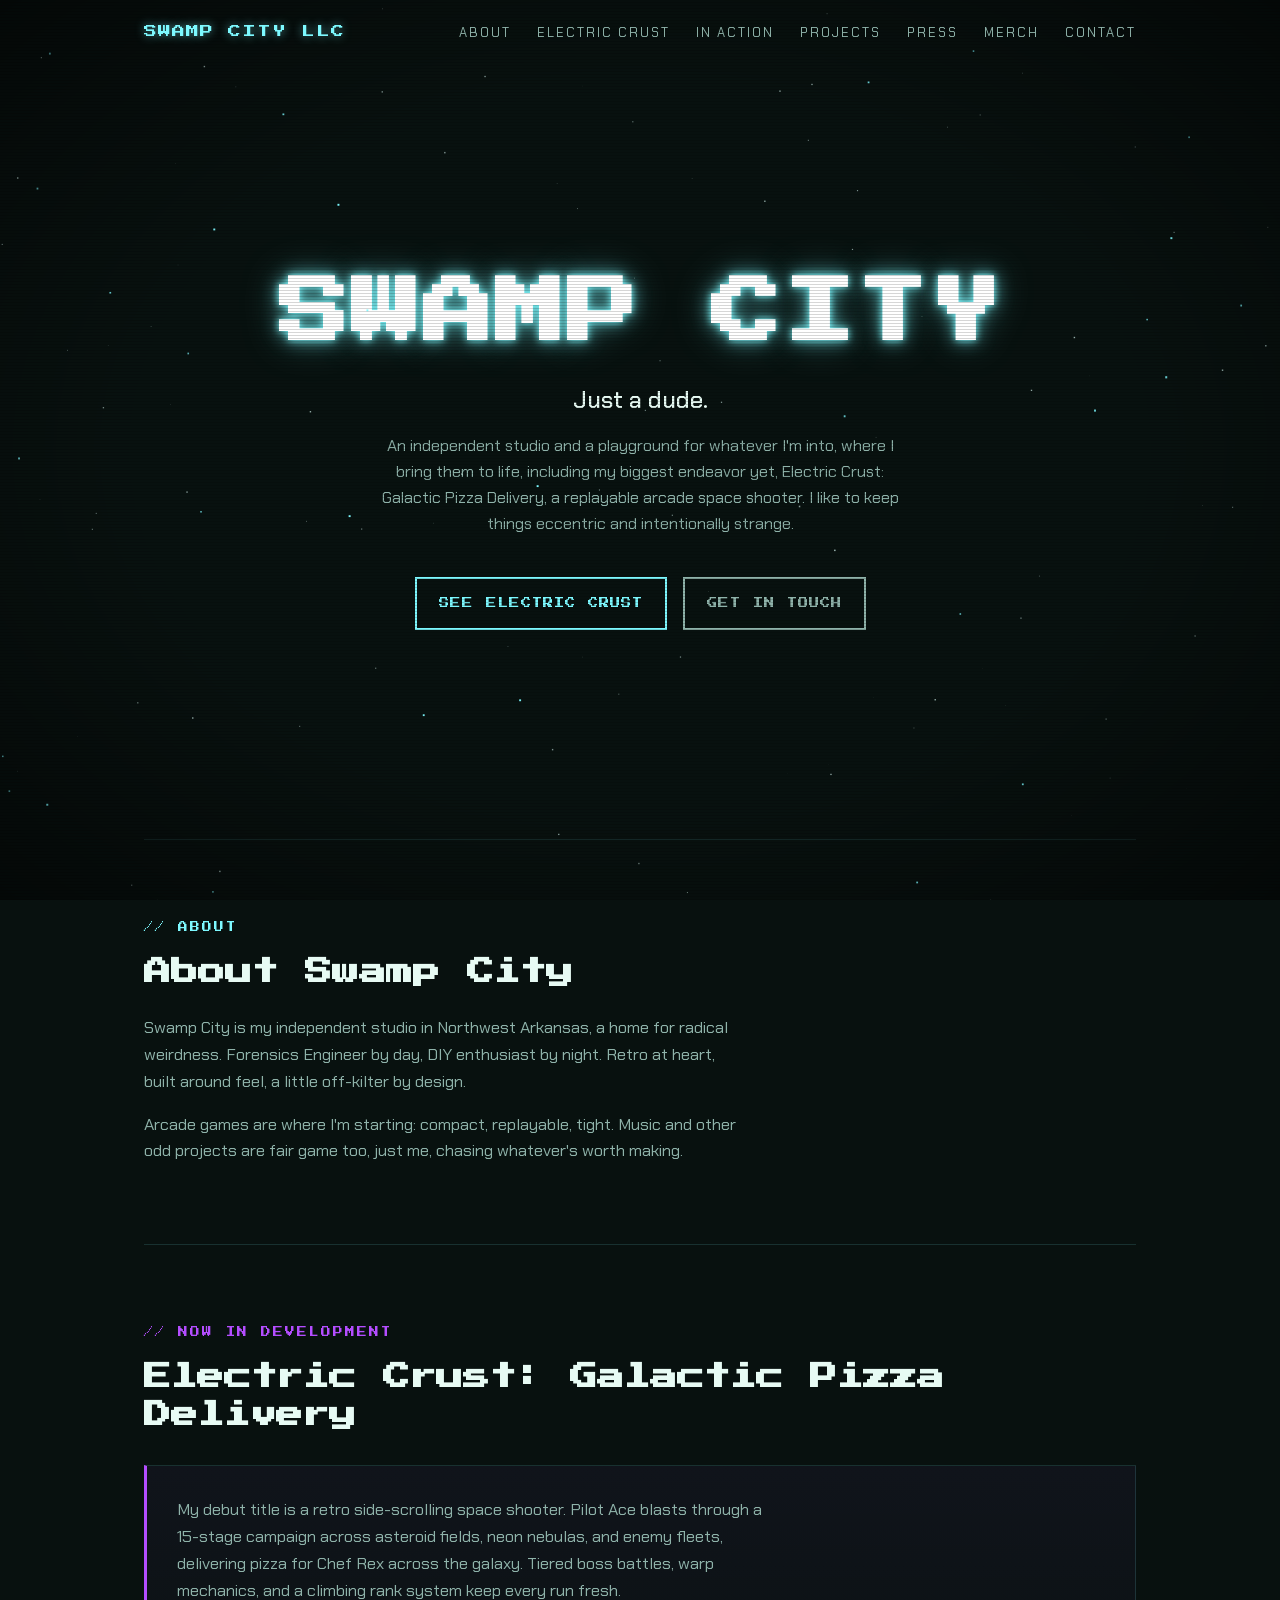
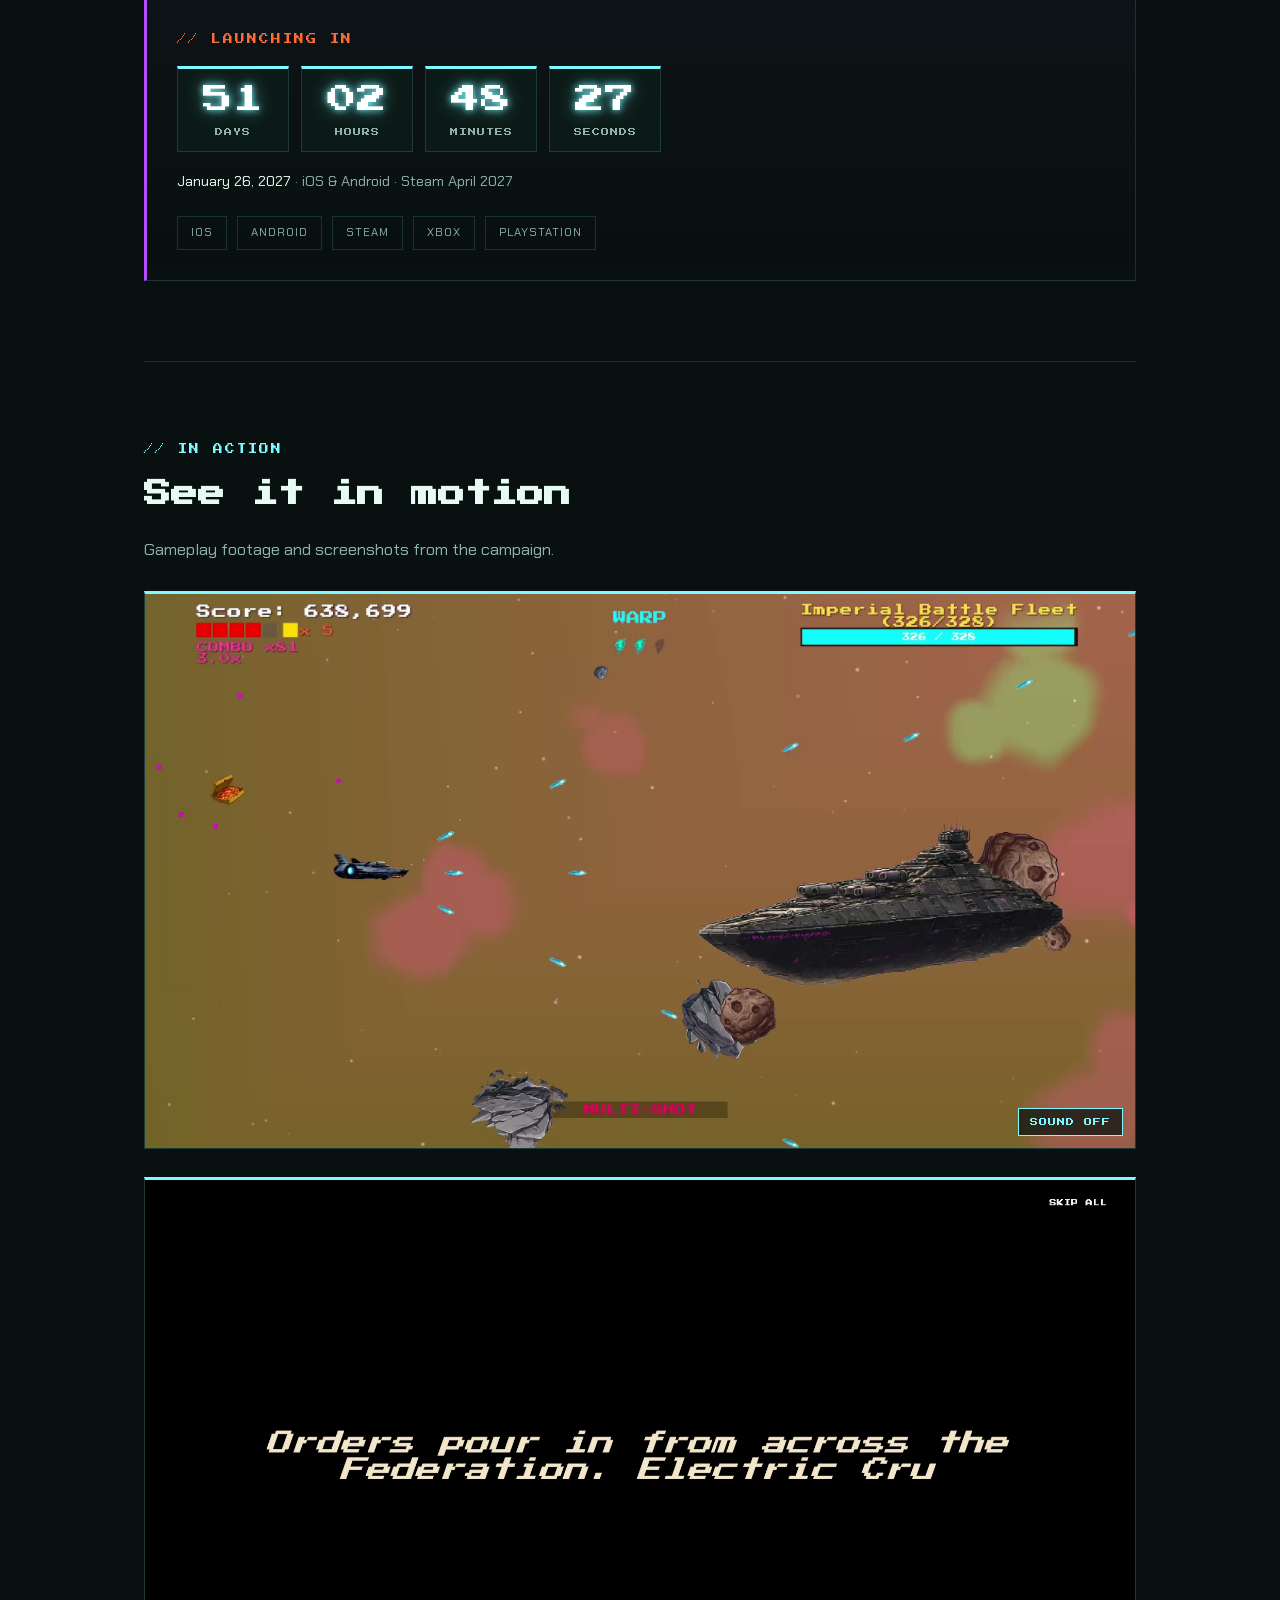
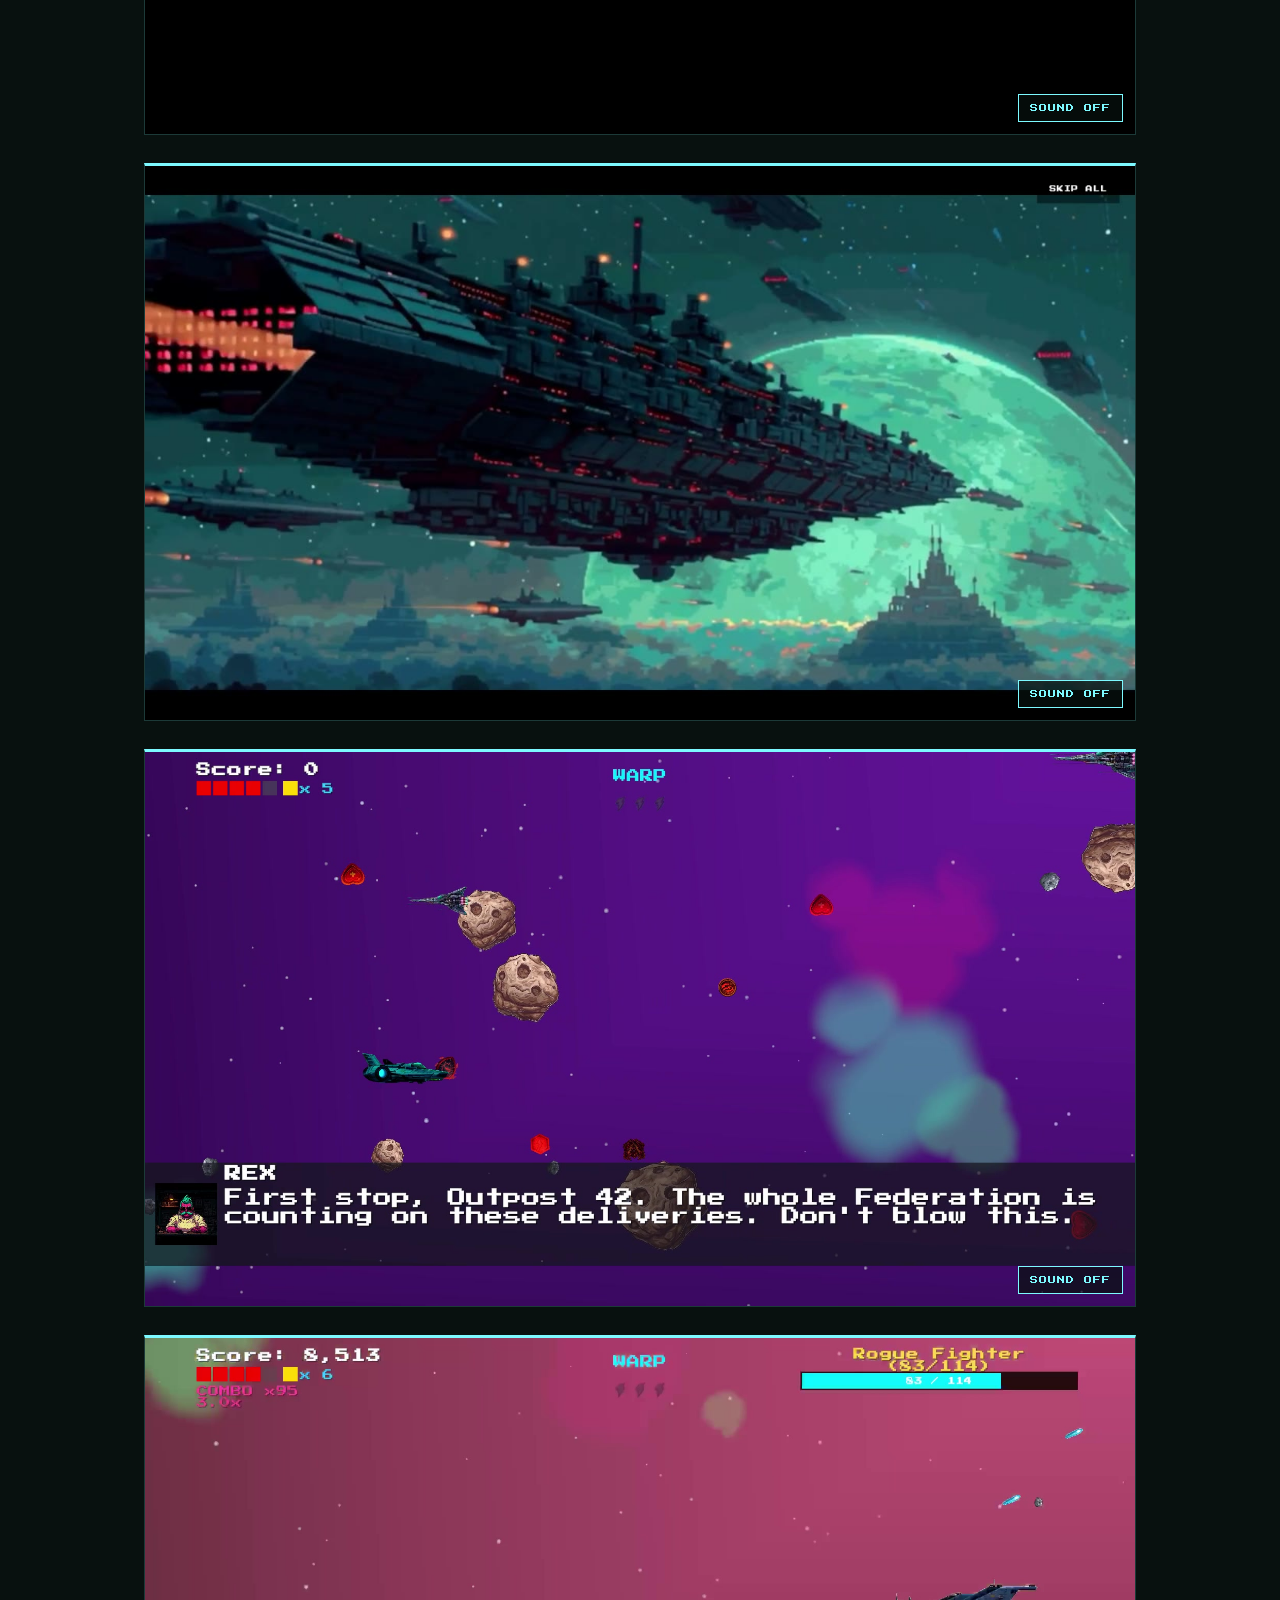
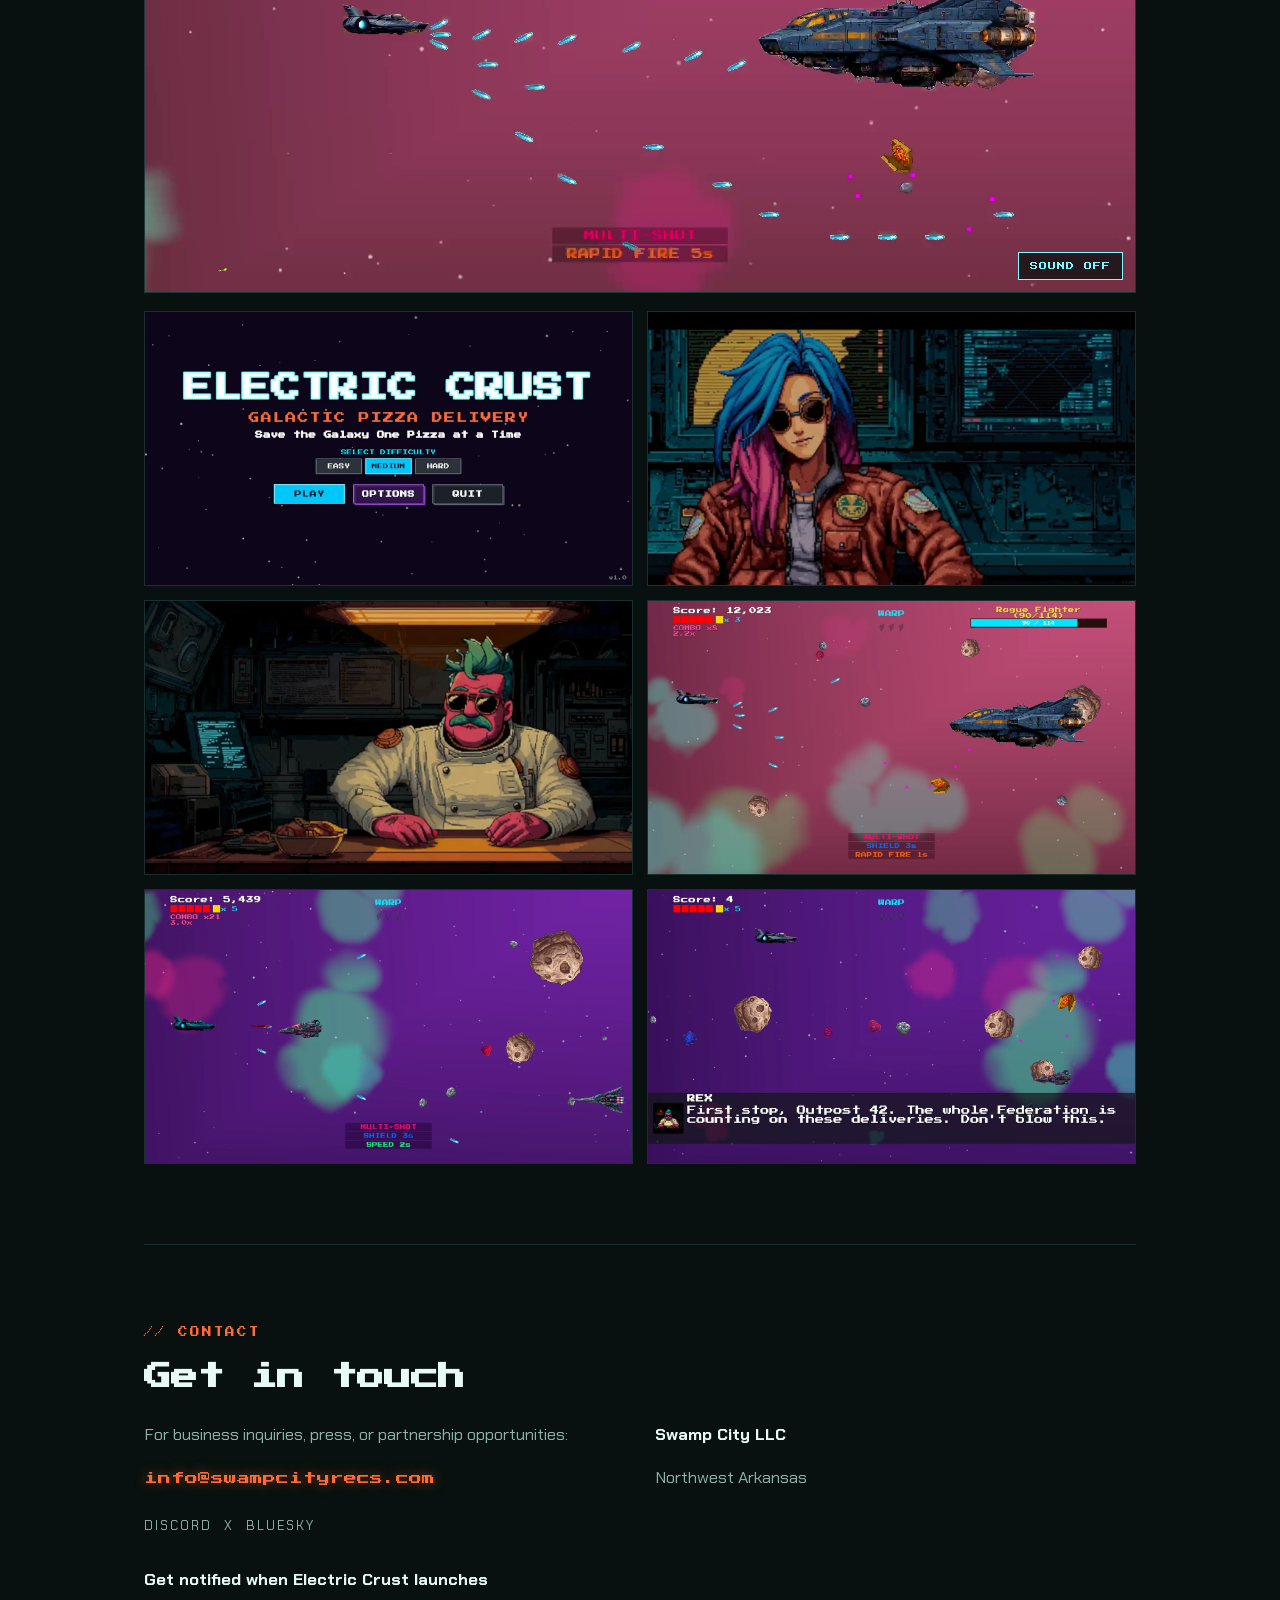
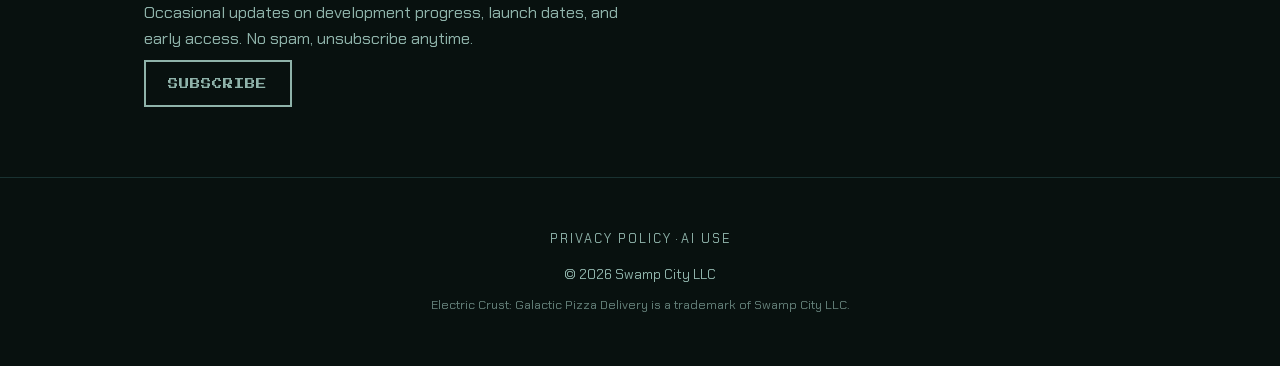
==== commit 13dd40ec: "Merch: clickable 'What's in the store' preview (8 products), 2-col image on phones WebP previews in " ====
--- a/index.html
+++ b/index.html
@@ -29,7 +29,7 @@
   <meta name="twitter:description" content="An independent studio making tight, replayable retro arcade games, music, and more. Debut title: Electric Crust: Galactic Pizza Delivery." />
   <meta name="twitter:image" content="https://swampcityrecs.com/og-image.jpg" />
 
-  <link rel="stylesheet" href="/assets/style.css?v=5" />
+  <link rel="stylesheet" href="/assets/style.css?v=6" />
 </head>
 <body>
   <canvas id="stars" aria-hidden="true"></canvas>
--- a/assets/style.css
+++ b/assets/style.css
@@ -146,6 +146,15 @@
     }
     .btn.btn-big:hover { background: #fff; border-color: #fff; color: var(--bg); transform: translateY(-2px);
       box-shadow: 0 0 26px rgba(125,249,255,0.75); }
+    /* Merch page: shorter hero so the store preview peeks above the fold */
+    header.hero.hero-short { min-height: 68vh; }
+    .store-peek {
+      display: block; margin-top: 24px; border: 1px solid var(--line); border-radius: 14px; overflow: hidden;
+      transition: border-color .2s, box-shadow .2s, transform .2s;
+    }
+    .store-peek img { display: block; width: 100%; height: auto; }
+    .store-peek:hover, .store-peek:focus-visible { border-color: var(--cyan); box-shadow: 0 0 24px rgba(125,249,255,0.35); transform: translateY(-2px); }
+    .peek-note { margin-top: 18px; color: var(--ink-dim); }
     .btn.ghost { border-color: var(--ink-dim); color: var(--ink-dim); }
     .btn.ghost:hover { border-color: var(--ink); color: var(--ink); background: transparent; box-shadow: none; }
 
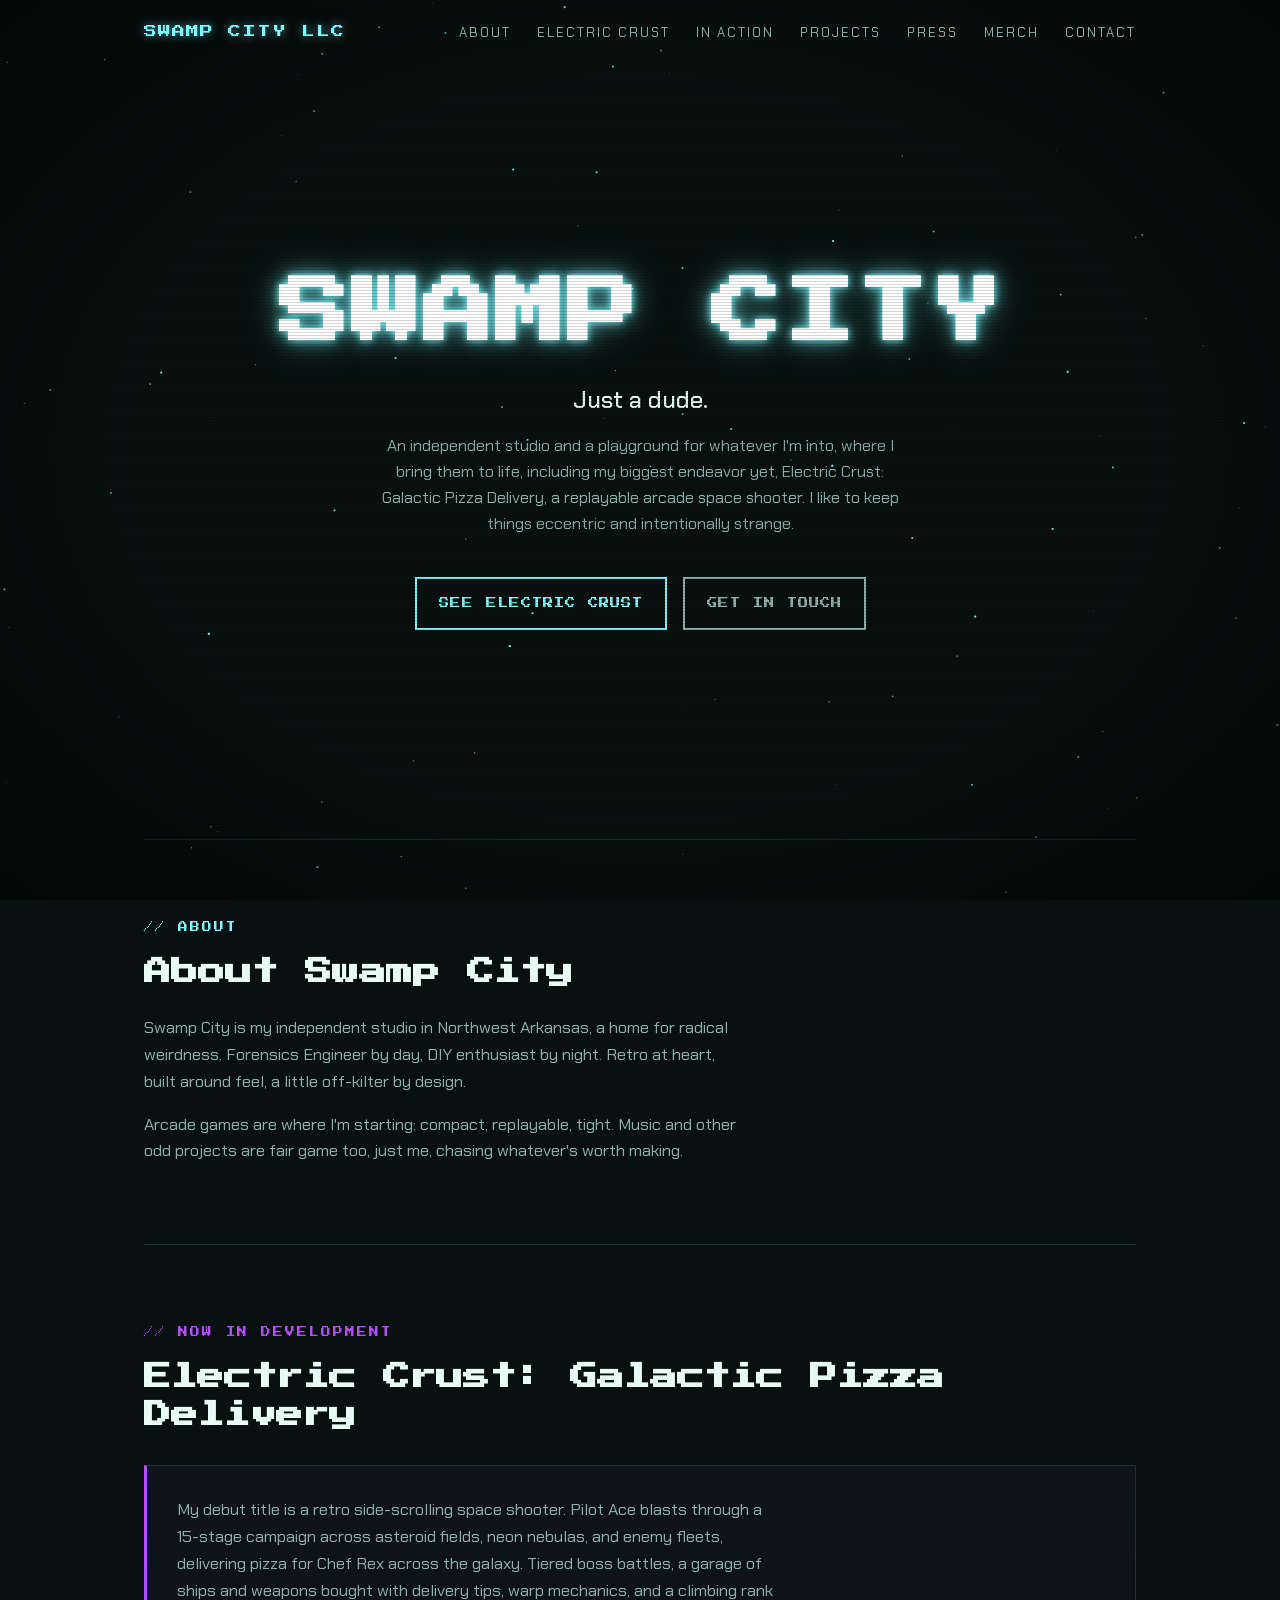
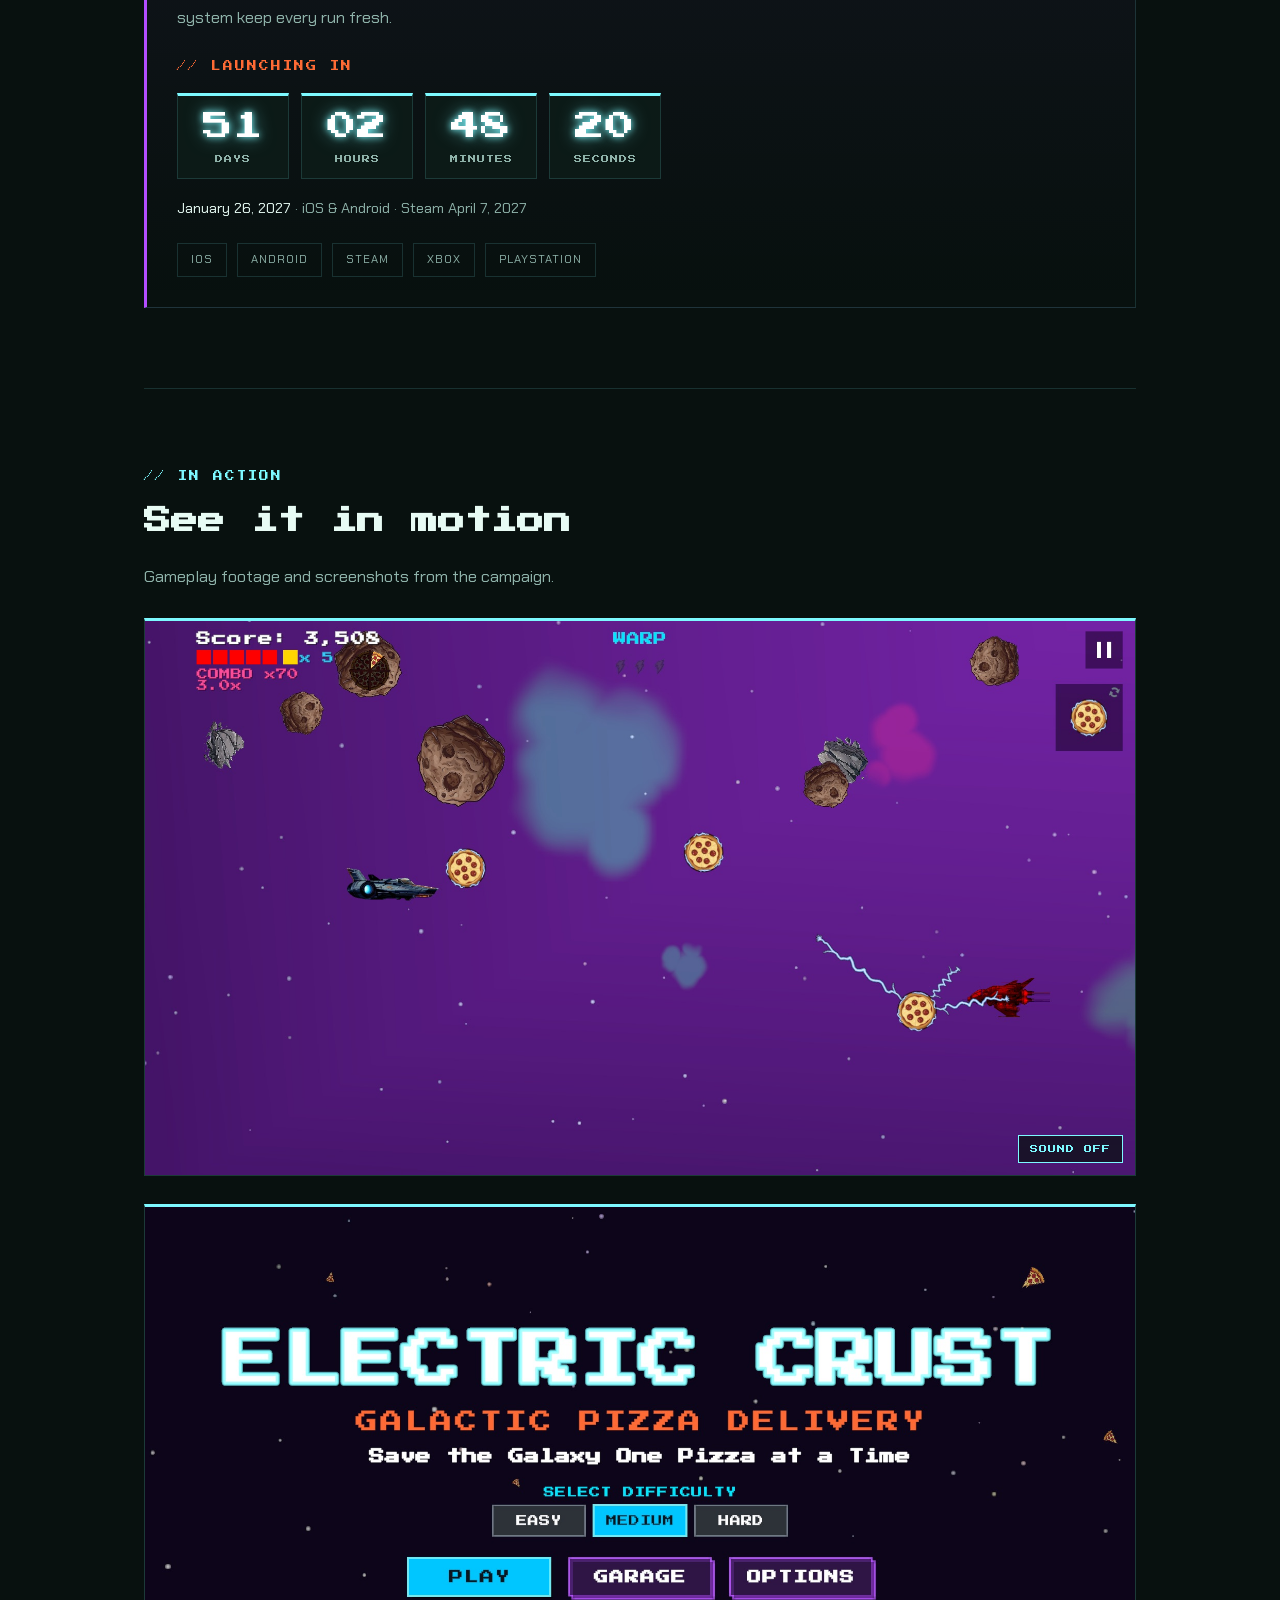
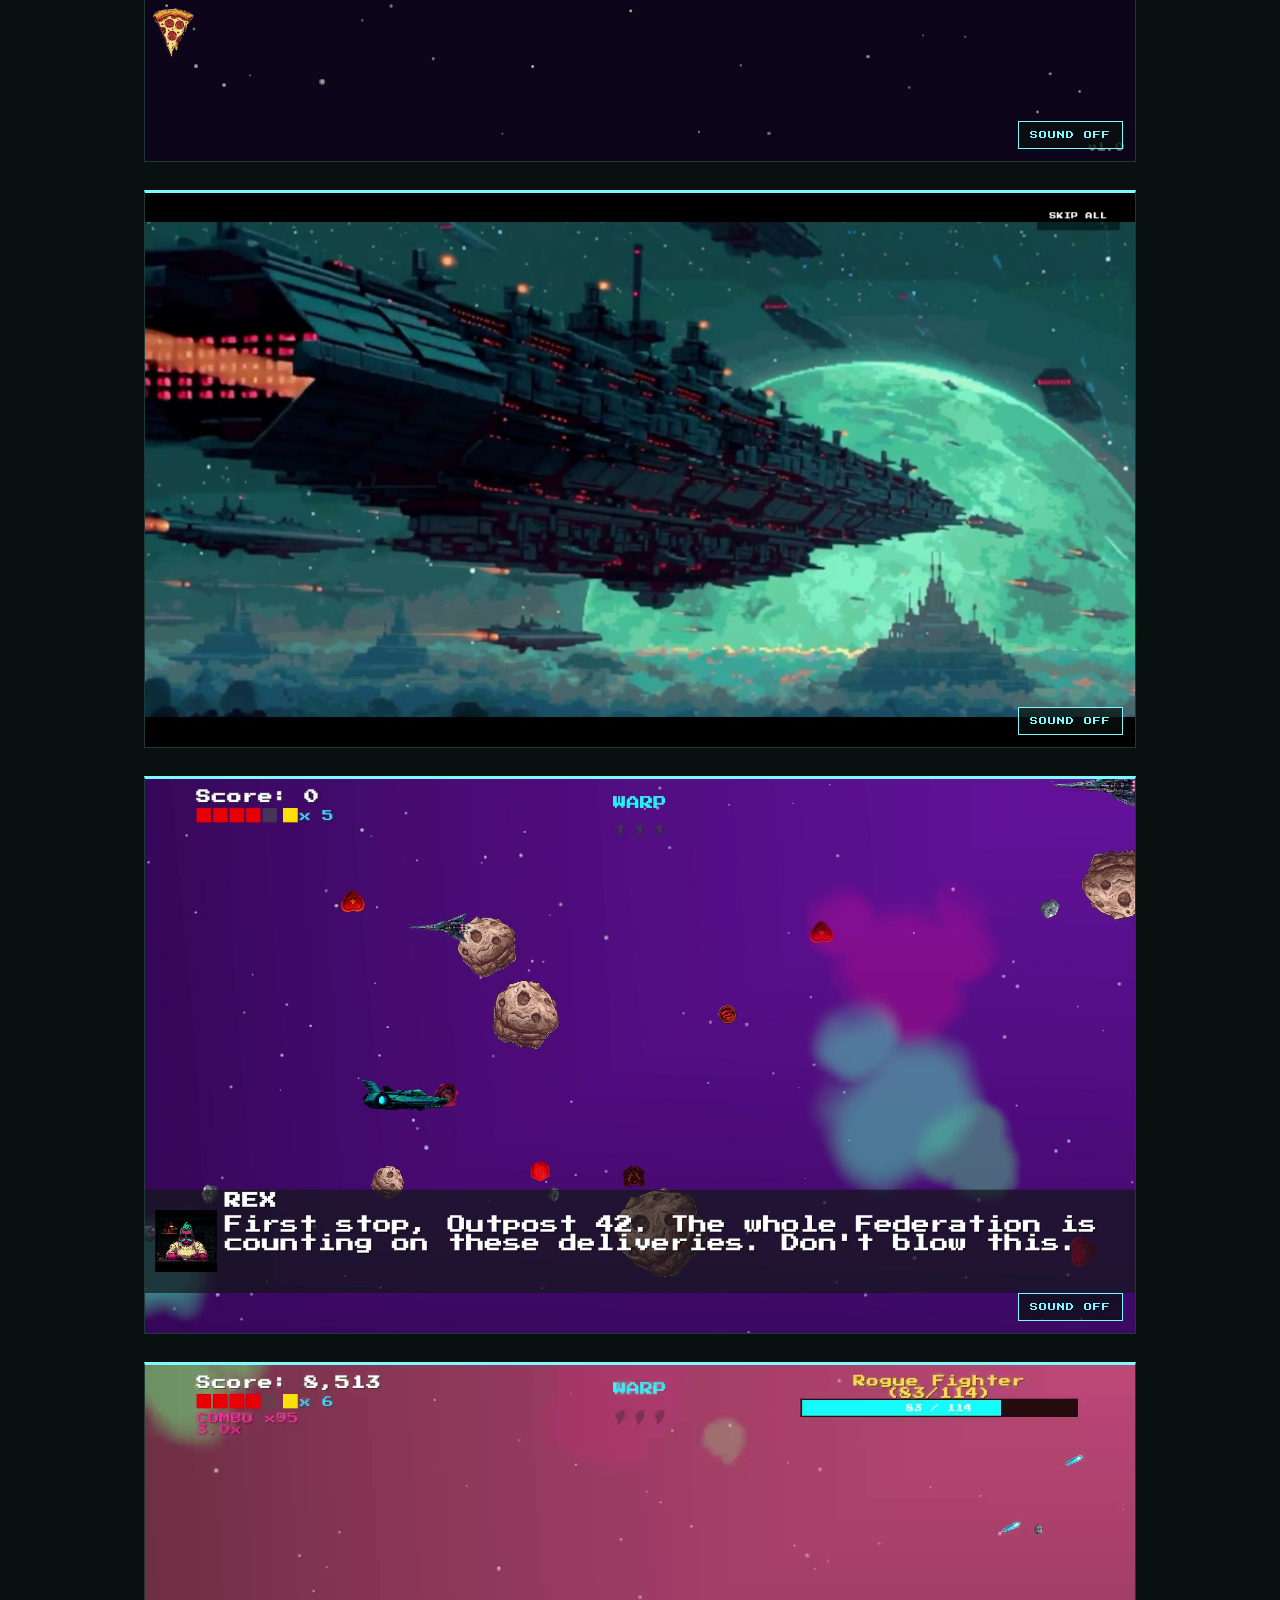
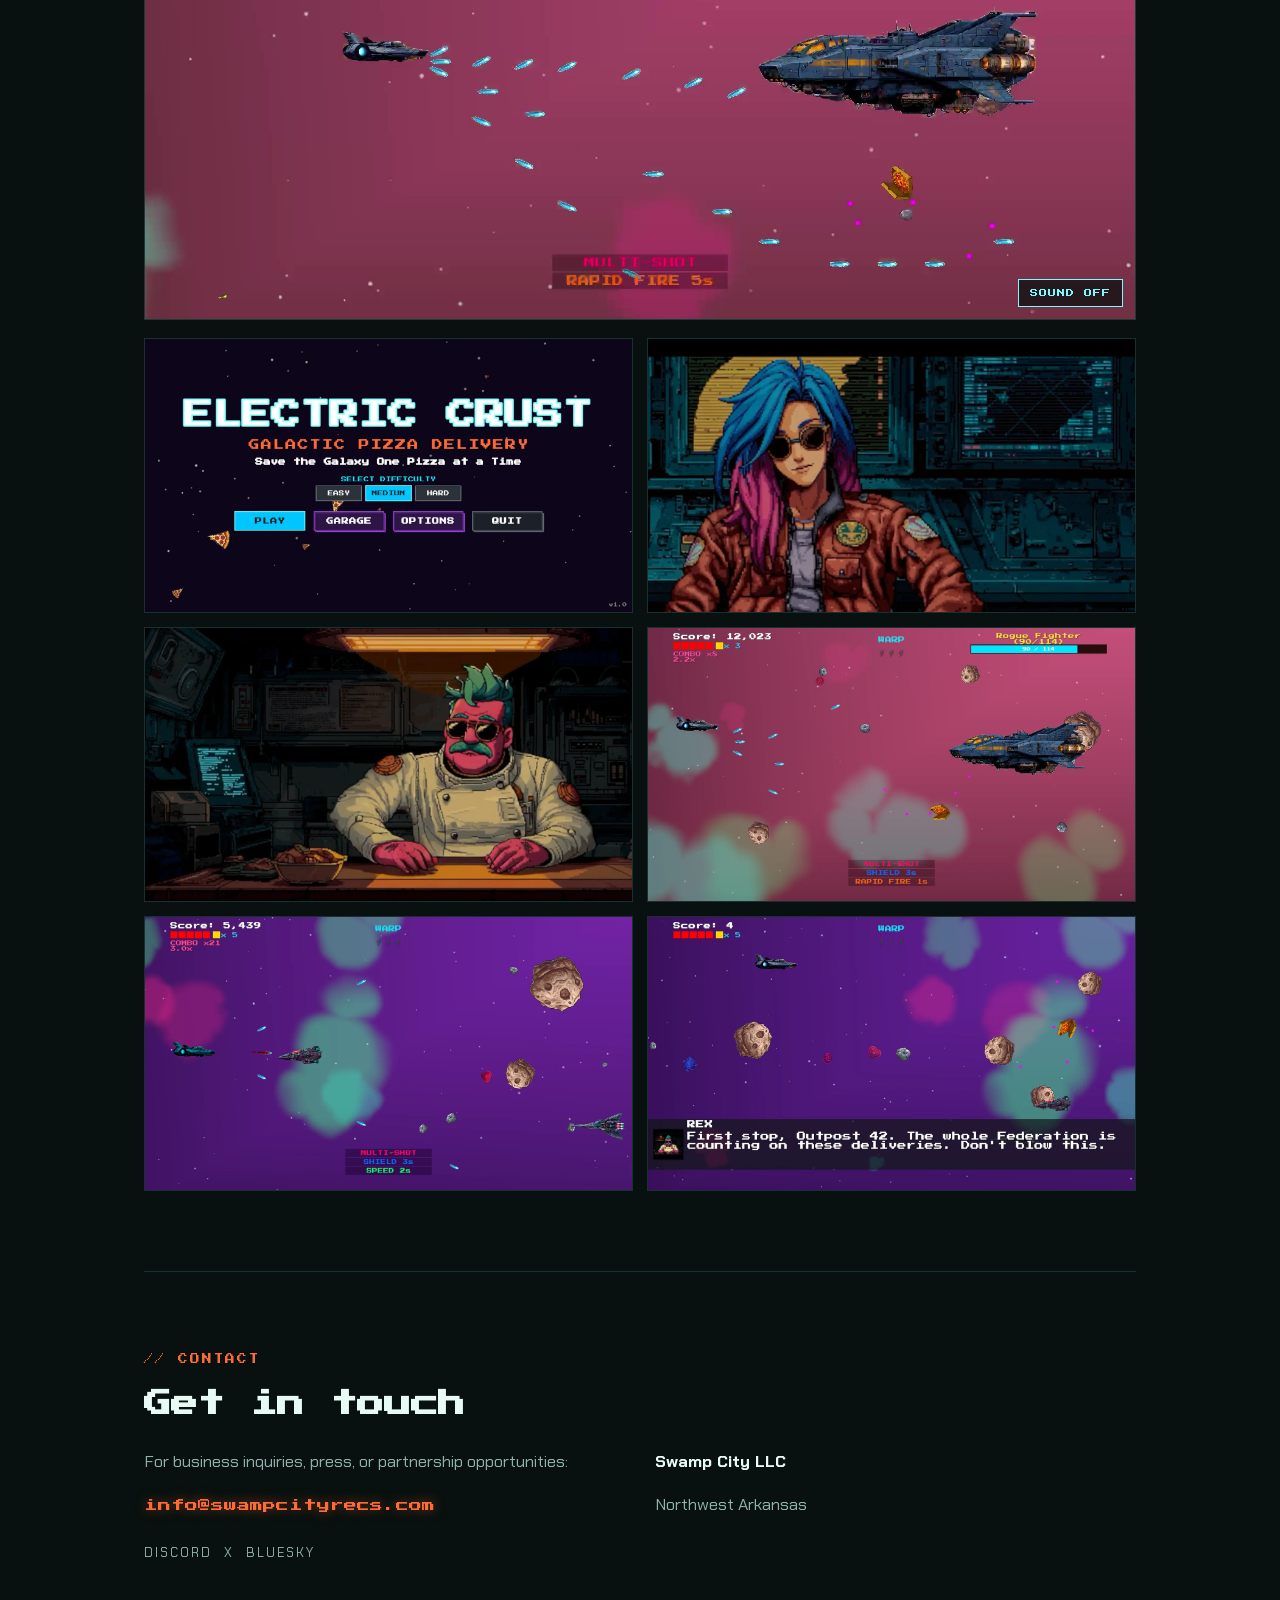
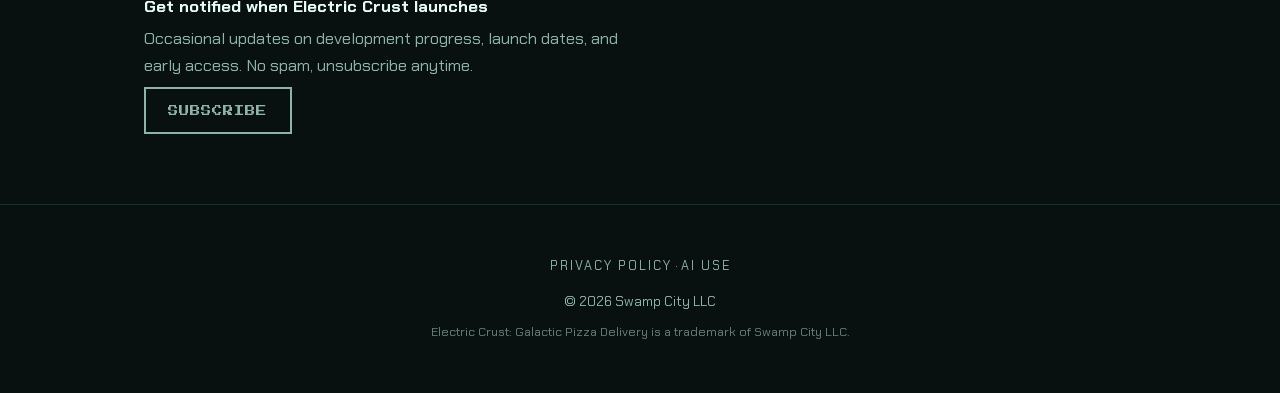
==== commit 77890fac: "feat: the November 2026 trailer and the garage update across the site Home and the Electric Crust pa" ====
--- a/index.html
+++ b/index.html
@@ -70,7 +70,7 @@
       <p class="eyebrow purple">// Now in development</p>
       <h2>Electric Crust: Galactic Pizza Delivery</h2>
       <div class="game">
-        <p>My debut title is a retro side-scrolling space shooter. Pilot Ace blasts through a 15-stage campaign across asteroid fields, neon nebulas, and enemy fleets, delivering pizza for Chef Rex across the galaxy. Tiered boss battles, warp mechanics, and a climbing rank system keep every run fresh.</p>
+        <p>My debut title is a retro side-scrolling space shooter. Pilot Ace blasts through a 15-stage campaign across asteroid fields, neon nebulas, and enemy fleets, delivering pizza for Chef Rex across the galaxy. Tiered boss battles, a garage of ships and weapons bought with delivery tips, warp mechanics, and a climbing rank system keep every run fresh.</p>
         <div class="countdown" data-launch="2027-01-26T00:00:00-06:00">
           <p class="eyebrow orange">// Launching in</p>
           <p class="countdown__fallback">Electric Crust launches <time datetime="2027-01-26">January 26, 2027</time> on iOS &amp; Android.</p>
@@ -80,7 +80,7 @@
             <div class="countdown__cell" data-unit="m"><span class="countdown__num" data-f="m">--</span><span class="countdown__unit">Minutes</span></div>
             <div class="countdown__cell" data-unit="s"><span class="countdown__num" data-f="s">--</span><span class="countdown__unit">Seconds</span></div>
           </div>
-          <p class="countdown__foot"><time datetime="2027-01-26">January 26, 2027</time> &middot; iOS &amp; Android &middot; Steam April 2027</p>
+          <p class="countdown__foot"><time datetime="2027-01-26">January 26, 2027</time> &middot; iOS &amp; Android &middot; Steam April 7, 2027</p>
           <div class="countdown__live"><strong>Out now</strong><span>Available on the App Store and Google Play.</span></div>
           <p class="countdown__sr" data-f="sr" role="status" aria-live="polite"></p>
         </div>
@@ -102,8 +102,8 @@
 
       <!-- FEATURED VIDEOS -->
       <div class="video-frame">
-        <video class="reel" muted loop playsinline preload="none" poster="media/Trailer-poster.jpg">
-          <source src="media/Trailer.mp4" type="video/mp4" />
+        <video class="reel" muted loop playsinline preload="none" poster="media/Trailer-2026-11-poster.jpg">
+          <source src="media/Trailer-2026-11.mp4" type="video/mp4" />
         </video>
         <button class="sound-toggle" type="button" aria-label="Turn sound on">Sound off</button>
       </div>
@@ -138,7 +138,7 @@
 
       <!-- STILLS -->
       <div class="stills">
-        <img src="media/shot-1.webp" alt="Main menu with difficulty selection, Easy, Medium, and Hard" loading="lazy" />
+        <img src="media/shot-1.webp" alt="Title screen with Easy, Medium and Hard difficulty and Play, Garage, Options and Quit" loading="lazy" />
         <img src="media/shot-2.webp" alt="Ace, the pilot, in the cockpit with blue-and-magenta hair and aviator shades" loading="lazy" />
         <img src="media/shot-3.webp" alt="Chef Rex in his galley in a chef's coat, with shades and a teal mohawk" loading="lazy" />
         <img src="media/shot-4.webp" alt="Ace's fighter facing the Rogue Fighter mid boss battle, health bar across the top" loading="lazy" />
